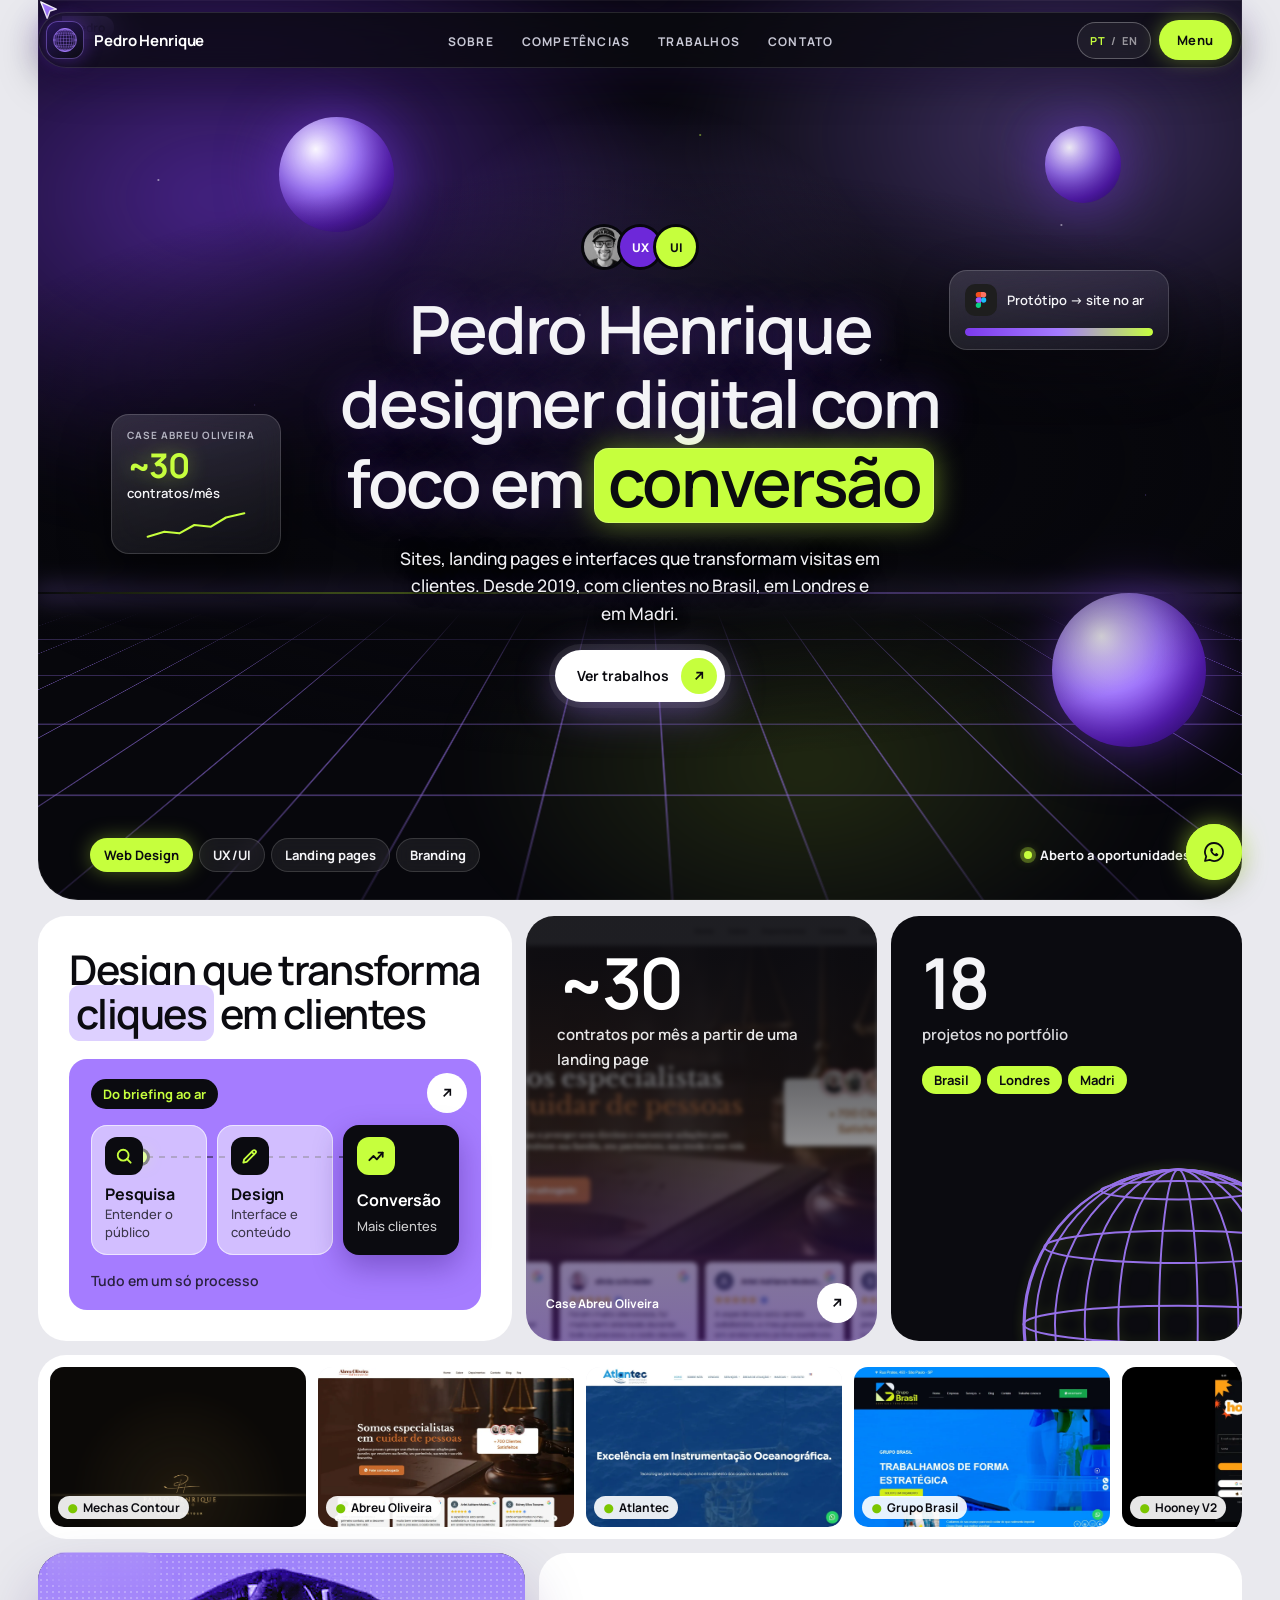
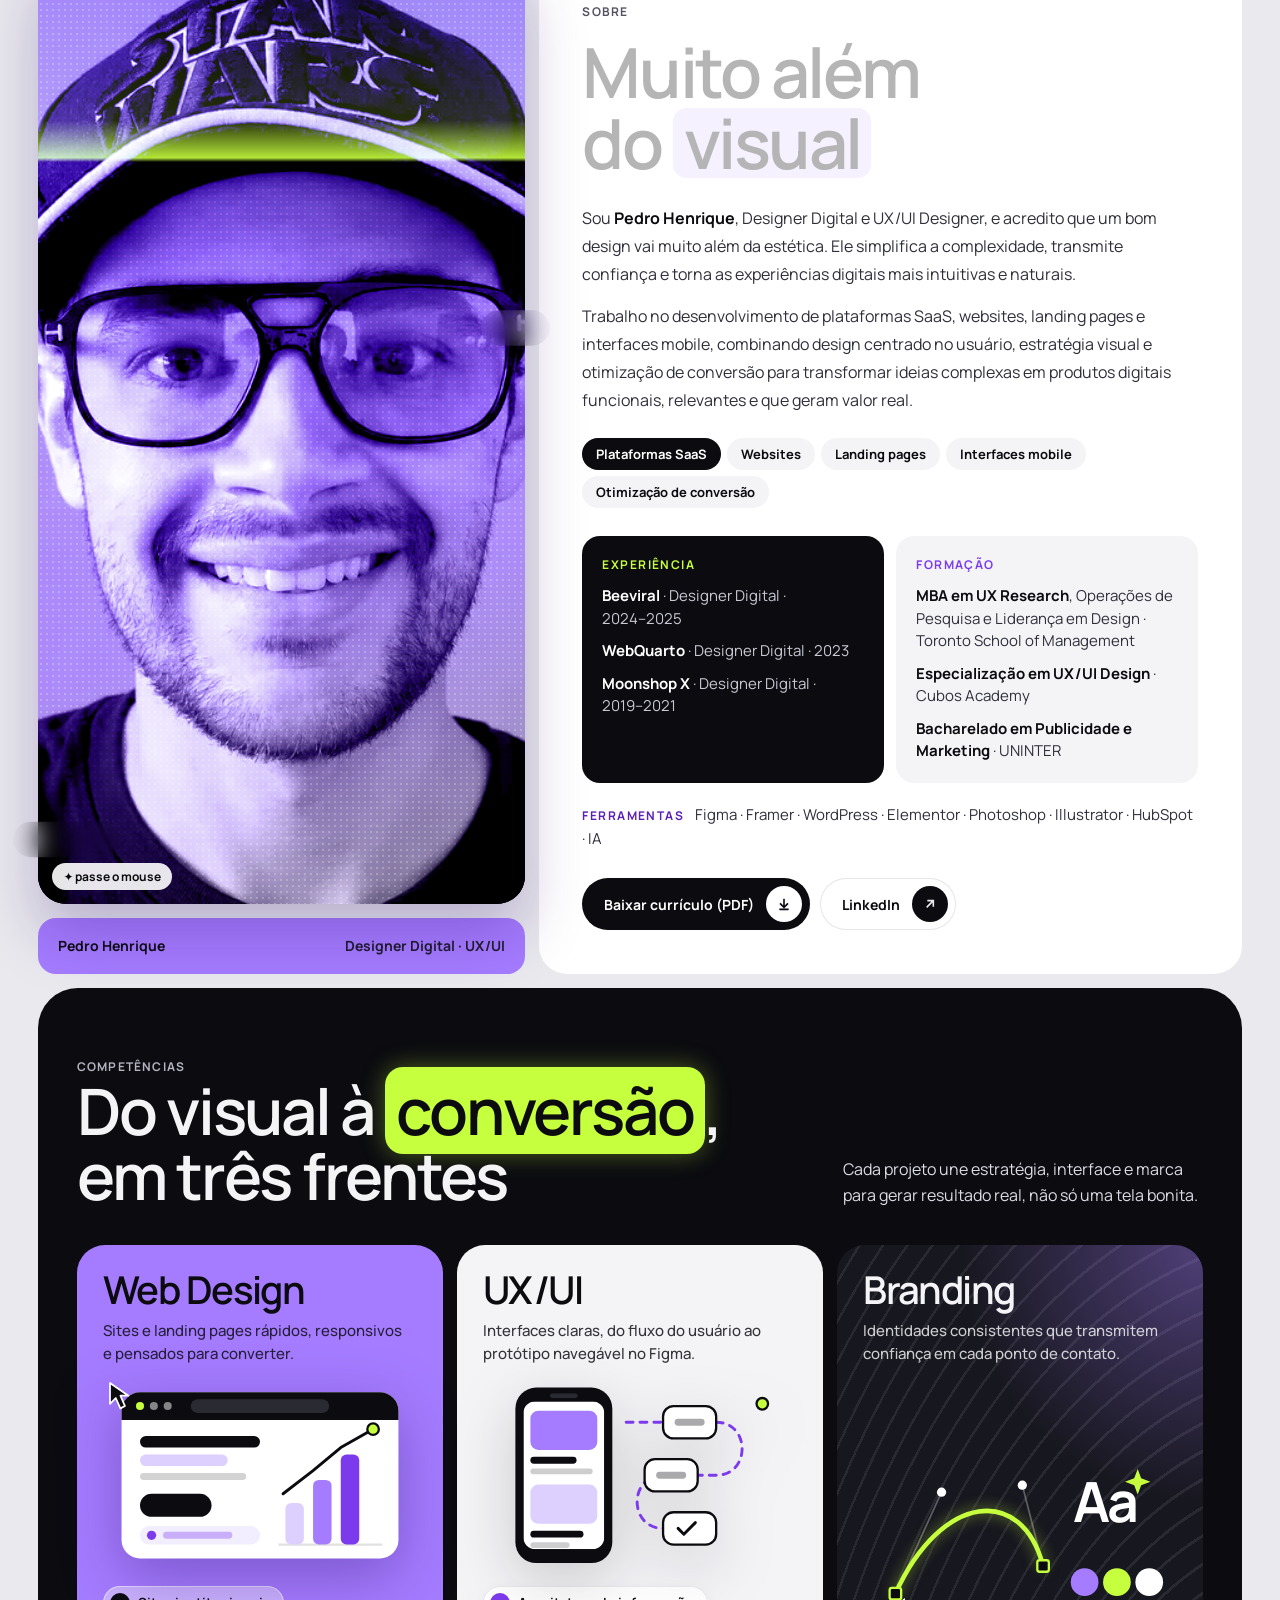
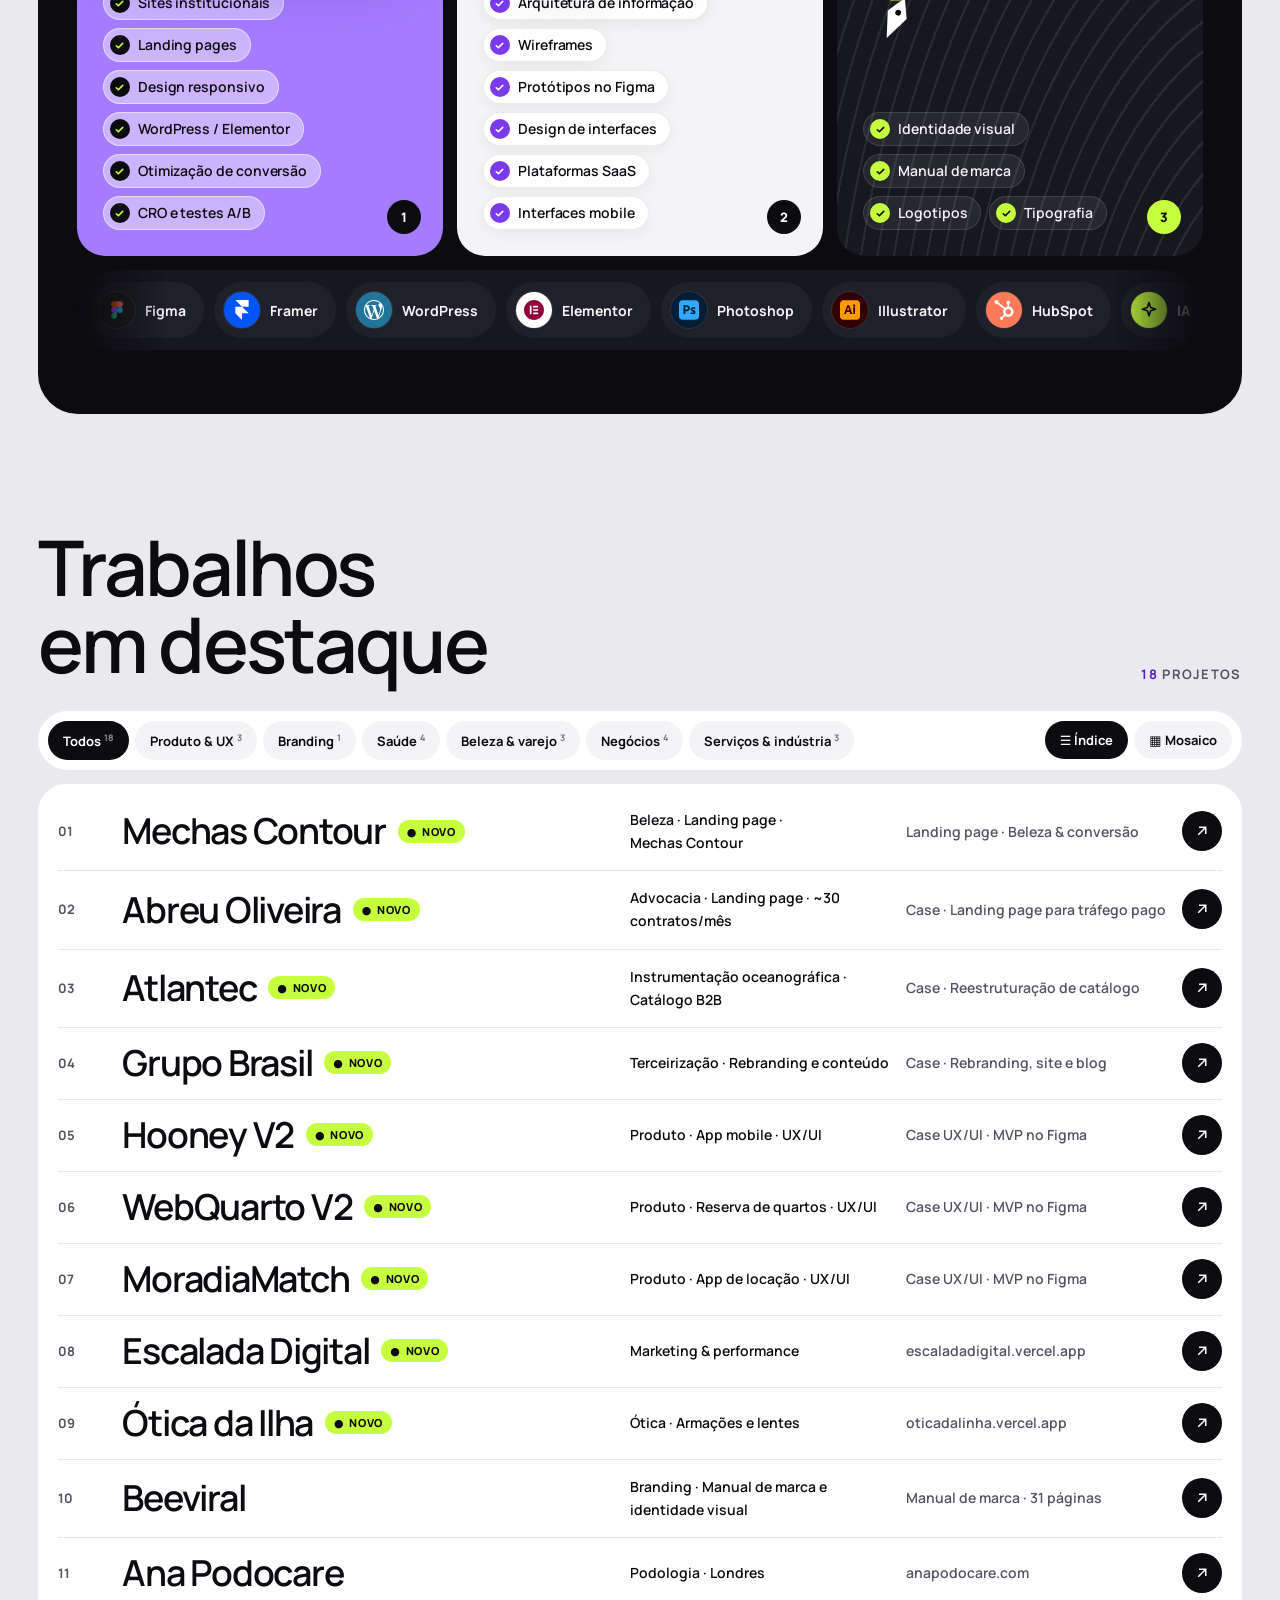
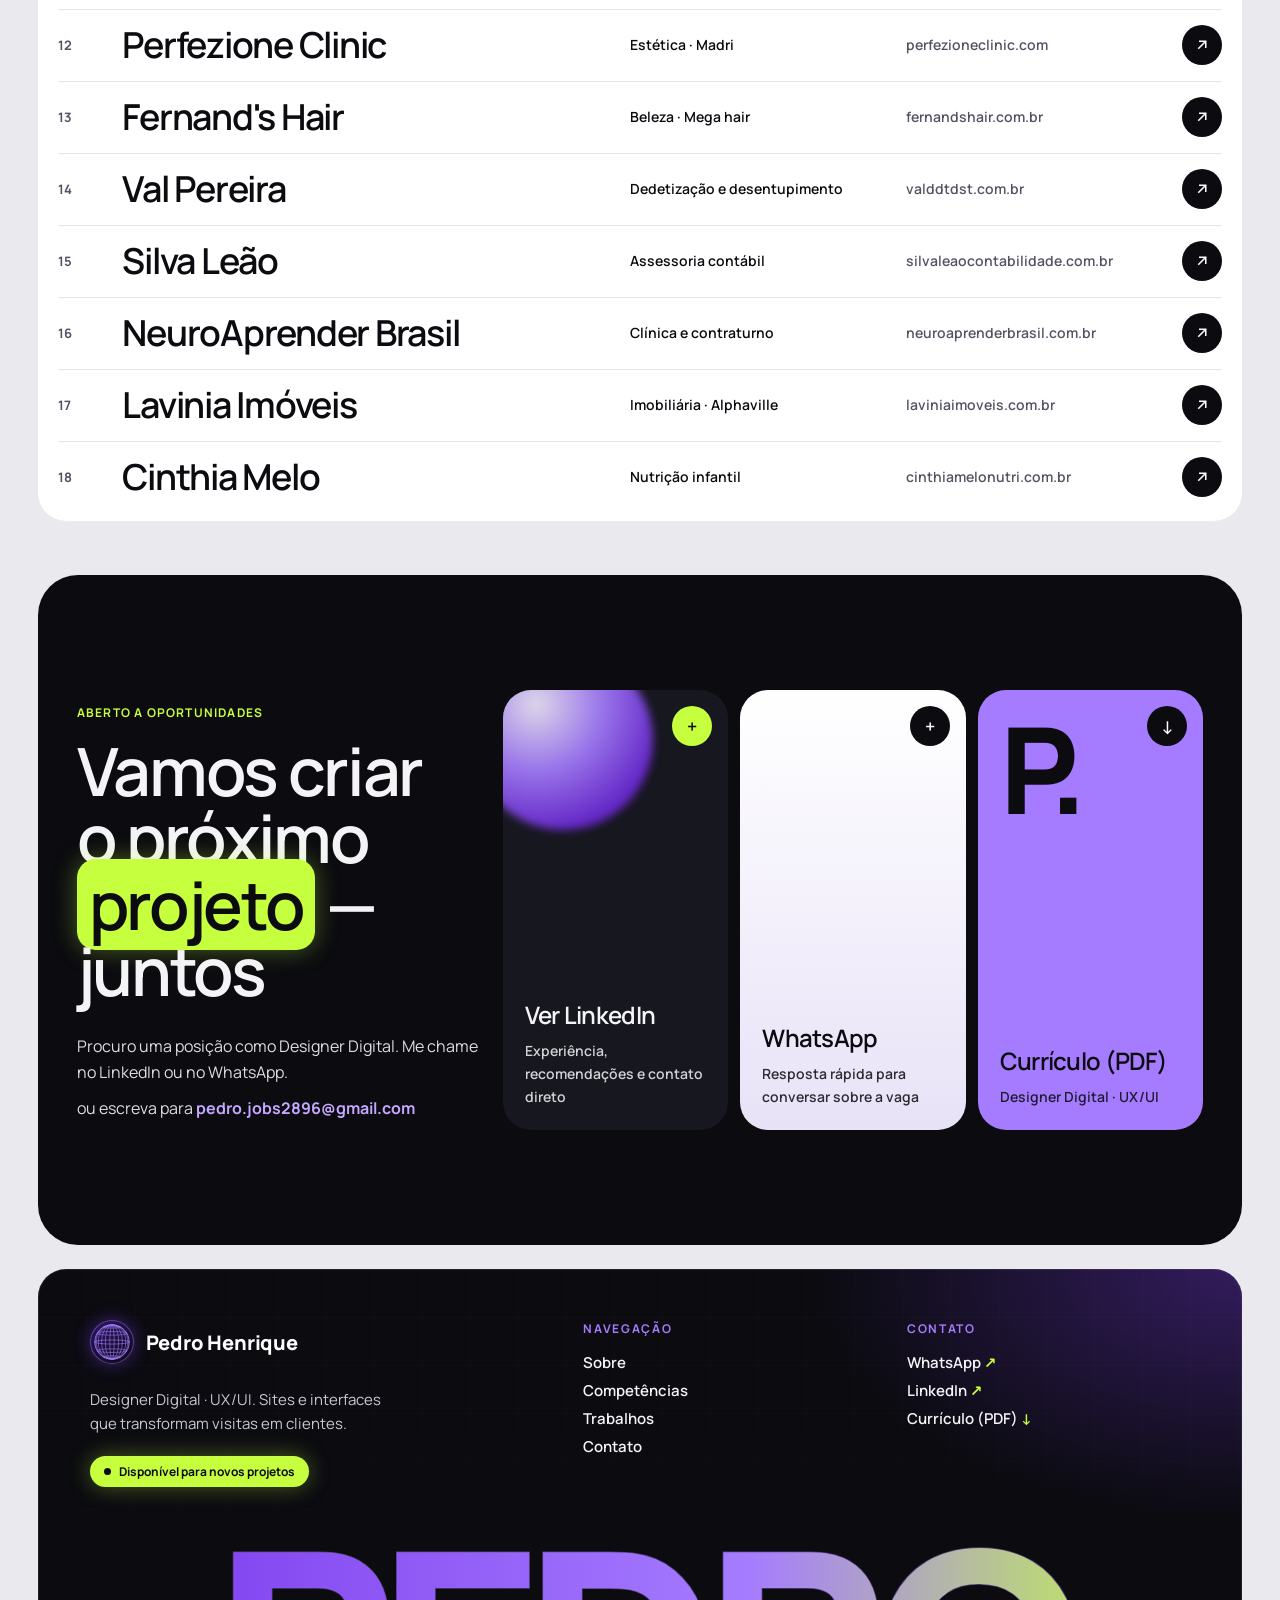
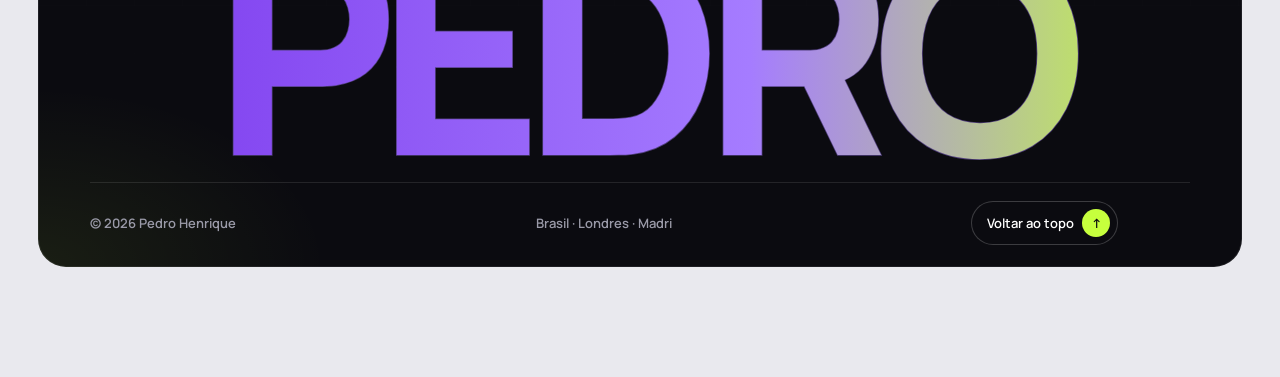
==== index.html @ 1bd5a6fd "Troca Web Designer por Designer Digital em todo o site Co-Authored-By: Claude Opus 5.5 <noreply@anth" ====
<!doctype html>
<html lang="pt-BR">
<head>
<meta charset="utf-8">
<meta name="viewport" content="width=device-width, initial-scale=1">
<title>Pedro Henrique · Designer Digital</title>
<meta name="description" content="Portfólio de Pedro Henrique, Designer Digital e UX/UI Designer: sites, landing pages e interfaces com foco em conversão.">
<link rel="preconnect" href="https://fonts.googleapis.com">
<link rel="preconnect" href="https://fonts.gstatic.com" crossorigin>
<link href="https://fonts.googleapis.com/css2?family=Manrope:wght@400;500;600;700;800&display=swap" rel="stylesheet">
<link rel="stylesheet" href="assets/style.css?v=dd1">
</head>
<body>

<header class="nav">
  <a class="nav__logo" href="#top" aria-label="Início">
    <svg class="globe" data-color="#a57cff" data-stroke="1.6" viewBox="0 0 100 100" aria-hidden="true"></svg>
    <span>Pedro Henrique</span>
  </a>
  <ul class="nav__links">
    <li><a href="#sobre">Sobre</a></li>
    <li><a href="#competencias">Competências</a></li>
    <li><a href="#trabalhos">Trabalhos</a></li>
    <li><a href="#contato">Contato</a></li>
  </ul>
  <div class="nav__right">
    <button class="nav__lang js-lang" type="button"><span data-l="pt">PT</span><span>/</span><span data-l="en">EN</span></button>
    <button class="nav__menu-btn" type="button" aria-expanded="false" aria-controls="menu">Menu</button>
  </div>
</header>

<div class="menu" id="menu" aria-hidden="true" inert>
  <div class="menu__top">
    <span>Pedro Henrique ✦ Designer Digital</span>
    <button class="menu__close" type="button">Fechar ✕</button>
  </div>
  <ul class="menu__links">
    <li><a href="#sobre"><span>01</span>Sobre</a></li>
    <li><a href="#competencias"><span>02</span>Competências</a></li>
    <li><a href="abreu-oliveira.html"><span>03</span>Case Abreu Oliveira</a></li>
    <li><a href="atlantec.html"><span>04</span>Case Atlantec</a></li>
    <li><a href="grupo-brasil.html"><span>05</span>Case Grupo Brasil</a></li>
    <li><a href="hooney.html"><span>06</span>Case Hooney</a></li>
    <li><a href="webquarto.html"><span>07</span>Case WebQuarto</a></li>
    <li><a href="moradiamatch.html"><span>08</span>Case MoradiaMatch</a></li>
    <li><a href="#trabalhos"><span>09</span>Trabalhos</a></li>
    <li><a href="#contato"><span>10</span>Contato</a></li>
    <li><a class="js-linkedin" href="#" target="_blank" rel="noopener"><span>11</span>LinkedIn ↗</a></li>
  </ul>
</div>

<main id="top">
  <!-- HERO -->
  <section class="hero hero--future">
    <!-- Cena futurista: aurora, piso em grade em perspectiva, partículas e luz que segue o mouse -->
    <div class="hero__fx" aria-hidden="true">
      <span class="hero__aurora"></span>
      <span class="hero__floor"></span>
      <span class="hero__stars"></span>
      <span class="hero__spot"></span>
    </div>
    <span class="orb orb--1" aria-hidden="true"></span>
    <span class="orb orb--2" aria-hidden="true"></span>
    <span class="orb orb--3" aria-hidden="true"></span>
    <span class="orb orb--4" aria-hidden="true"></span>

    <div class="hero__inner">
      <div class="hero__avatars" aria-hidden="true">
        <img src="img/pedro.webp" alt="" width="46" height="46"><span>UX</span><span>UI</span>
      </div>
      <h1><span class="hero__name">Pedro Henrique</span> designer digital com foco em <mark>conversão</mark></h1>
      <p class="hero__sub">Sites, landing pages e interfaces que transformam visitas em clientes. Desde 2019, com clientes no Brasil, em Londres e em Madri.</p>
      <a class="btn" href="#trabalhos">Ver trabalhos
        <svg viewBox="0 0 24 24" fill="none" stroke="currentColor" stroke-width="2.4"><path d="M7 17 17 7M8 7h9v9"/></svg>
      </a>
    </div>

    <!-- Cards de vidro flutuando -->
    <div class="float-card float-card--a" aria-hidden="true">
      <span class="float-card__label">Case Abreu Oliveira</span>
      <b>~30</b><span>contratos/mês</span>
      <svg class="float-card__spark" viewBox="0 0 120 36"><polyline points="2,32 22,26 40,28 58,18 78,20 96,9 118,4" fill="none" stroke="#c6ff3d" stroke-width="2.5" stroke-linecap="round" stroke-linejoin="round"/></svg>
    </div>
    <div class="float-card float-card--b" aria-hidden="true">
      <span class="float-card__row"><span class="float-card__figma"><svg viewBox="-10 -4 58 65"><path fill="#1abcfe" d="M19 28.5a9.5 9.5 0 1 1 19 0 9.5 9.5 0 0 1-19 0z"/><path fill="#0acf83" d="M0 47.5A9.5 9.5 0 0 1 9.5 38H19v9.5a9.5 9.5 0 1 1-19 0z"/><path fill="#ff7262" d="M19 0v19h9.5a9.5 9.5 0 1 0 0-19H19z"/><path fill="#f24e1e" d="M0 9.5A9.5 9.5 0 0 0 9.5 19H19V0H9.5A9.5 9.5 0 0 0 0 9.5z"/><path fill="#a259ff" d="M0 28.5A9.5 9.5 0 0 0 9.5 38H19V19H9.5A9.5 9.5 0 0 0 0 28.5z"/></svg></span><span>Protótipo → site no ar</span></span>
      <span class="float-card__bar"><i></i></span>
    </div>
    <div class="hero__cursor" aria-hidden="true">
      <svg viewBox="0 0 24 24"><path d="M3 2l17 8-7 2-3 8z" fill="#a57cff" stroke="#fff" stroke-width="1.5" stroke-linejoin="round"/></svg>
      <span>Pedro</span>
    </div>

    <div class="hero__foot">
      <ul class="tabs" aria-label="Especialidades">
        <li>Web Design</li><li>UX/UI</li><li>Landing pages</li><li>Branding</li>
      </ul>
      <span class="dot-live">Aberto a oportunidades</span>
    </div>
  </section>

  <!-- DESTAQUES em bento -->
  <section class="stats" aria-label="Destaques">
    <div class="bento bento--stats">
      <div class="card card--head reveal">
        <h2>Design que transforma <mark>cliques</mark> em clientes</h2>
        <div class="card--accent">
          <span class="chip-dark">Do briefing ao ar</span>
          <ol class="process">
            <li><span class="process__ico"><svg viewBox="0 0 24 24" fill="none" stroke="currentColor" stroke-width="2.2" stroke-linecap="round" stroke-linejoin="round"><circle cx="11" cy="11" r="6.5"/><path d="m20 20-4.4-4.4"/></svg></span><b>Pesquisa</b><small>Entender o público</small></li>
            <li><span class="process__ico"><svg viewBox="0 0 24 24" fill="none" stroke="currentColor" stroke-width="2.2" stroke-linecap="round" stroke-linejoin="round"><path d="M4 20l4-1 10.5-10.5a2.1 2.1 0 0 0-3-3L5 16z"/><path d="M14 7l3 3"/></svg></span><b>Design</b><small>Interface e conteúdo</small></li>
            <li class="is-goal"><span class="process__ico"><svg viewBox="0 0 24 24" fill="none" stroke="currentColor" stroke-width="2.2" stroke-linecap="round" stroke-linejoin="round"><path d="M4 17l5-5 4 4 7-8"/><path d="M15 8h5v5"/></svg></span><b>Conversão</b><small>Mais clientes</small></li>
          </ol>
          <p class="process__note">Tudo em um só processo</p>
          <a class="round-ico" href="#competencias" aria-label="Ver competências">
            <svg viewBox="0 0 24 24" fill="none" stroke="currentColor" stroke-width="2.4"><path d="M7 17 17 7M8 7h9v9"/></svg>
          </a>
        </div>
      </div>
      <a class="card card--shot reveal" href="abreu-oliveira.html">
        <img src="prints/abreuoliveira.webp" alt="" loading="lazy" width="1200" height="750">
        <div class="stat"><b>~30</b><span>contratos por mês a partir de uma landing page</span></div>
        <div class="card__foot"><span>Case Abreu Oliveira</span>
          <span class="round-ico"><svg viewBox="0 0 24 24" fill="none" stroke="currentColor" stroke-width="2.4"><path d="M7 17 17 7M8 7h9v9"/></svg></span>
        </div>
      </a>
      <div class="card card--dark card--globe reveal">
        <svg class="globe" data-color="#a57cff" data-stroke=".6" viewBox="0 0 100 100" aria-hidden="true"></svg>
        <div class="stat"><b>18</b><span>projetos no portfólio</span></div>
        <ul class="pills"><li>Brasil</li><li>Londres</li><li>Madri</li></ul>
      </div>
    </div>

    <div class="strip" aria-hidden="true">
      <div class="strip__track">
        <!-- Preenchido via JS a partir de PROJECTS -->
      </div>
    </div>
  </section>

  <!-- SOBRE -->
  <section class="about" id="sobre">
    <div class="about__media reveal">
      <span class="about__ring" aria-hidden="true"></span>
      <!-- Foto holográfica: duotone roxo, linha de scan, glitch e inclinação 3D no hover -->
      <div class="about__photo holo js-holo">
        <div class="holo__inner">
          <img class="holo__img" src="img/pedro.webp" alt="Pedro Henrique sorrindo, de boné e óculos" width="1024" height="760">
          <img class="holo__ghost holo__ghost--a" src="img/pedro.webp" alt="" aria-hidden="true">
          <img class="holo__ghost holo__ghost--b" src="img/pedro.webp" alt="" aria-hidden="true">
          <span class="holo__tint" aria-hidden="true"></span>
          <span class="holo__grid" aria-hidden="true"></span>
          <span class="holo__scan" aria-hidden="true"></span>
          <span class="holo__shine" aria-hidden="true"></span>
        </div>
        <span class="holo__chip holo__chip--1" aria-hidden="true"><i></i>Disponível</span>
        <span class="holo__chip holo__chip--2" aria-hidden="true">UX/UI</span>
        <span class="holo__chip holo__chip--3" aria-hidden="true">Web Design</span>
        <span class="about__hint" aria-hidden="true">✦ passe o mouse</span>
      </div>
      <div class="about__caption"><span>Pedro Henrique</span><span>Designer Digital · UX/UI</span></div>
    </div>

    <div class="about__content">
      <span class="label">Sobre</span>
      <h2 class="about__title js-words">Muito além do visual</h2>
      <div class="about__body">
        <p>Sou <strong>Pedro Henrique</strong>, Designer Digital e UX/UI Designer, e acredito que um bom design vai muito além da estética. Ele simplifica a complexidade, transmite confiança e torna as experiências digitais mais intuitivas e naturais.</p>
        <p>Trabalho no desenvolvimento de plataformas SaaS, websites, landing pages e interfaces mobile, combinando design centrado no usuário, estratégia visual e otimização de conversão para transformar ideias complexas em produtos digitais funcionais, relevantes e que geram valor real.</p>
      </div>
      <ul class="about__tags">
        <li>Plataformas SaaS</li><li>Websites</li><li>Landing pages</li><li>Interfaces mobile</li><li>Otimização de conversão</li>
      </ul>

      <!-- Dados do currículo (cv/CV_Pedro_Henrique.pdf) -->
      <div class="about__cv">
        <div>
          <h3>Experiência</h3>
          <ul>
            <li><b>Beeviral</b> · Designer Digital · 2024–2025</li>
            <li><b>WebQuarto</b> · Designer Digital · 2023</li>
            <li><b>Moonshop X</b> · Designer Digital · 2019–2021</li>
          </ul>
        </div>
        <div>
          <h3>Formação</h3>
          <ul>
            <li><b>MBA em UX Research</b>, Operações de Pesquisa e Liderança em Design · Toronto School of Management</li>
            <li><b>Especialização em UX/UI Design</b> · Cubos Academy</li>
            <li><b>Bacharelado em Publicidade e Marketing</b> · UNINTER</li>
          </ul>
        </div>
      </div>
      <p class="about__tools"><span>Ferramentas</span> Figma · Framer · WordPress · Elementor · Photoshop · Illustrator · HubSpot · IA</p>
      <div class="about__actions">
        <a class="btn" href="cv/CV_Pedro_Henrique.pdf" download>Baixar currículo (PDF)
          <svg viewBox="0 0 24 24" fill="none" stroke="currentColor" stroke-width="2.4"><path d="M12 4v12M6 11l6 6 6-6M5 20h14"/></svg>
        </a>
        <a class="btn btn--ghost js-linkedin" href="#" target="_blank" rel="noopener">LinkedIn
          <svg viewBox="0 0 24 24" fill="none" stroke="currentColor" stroke-width="2.4"><path d="M7 17 17 7M8 7h9v9"/></svg>
        </a>
      </div>
    </div>
  </section>

  <!-- COMPETÊNCIAS -->
  <section class="services" id="competencias" aria-labelledby="comp-title">
    <div class="services__head">
      <div>
        <span class="label">Competências</span>
        <h2 id="comp-title">Do visual à <mark>conversão</mark>, em três frentes</h2>
      </div>
      <p>Cada projeto une estratégia, interface e marca para gerar resultado real, não só uma tela bonita.</p>
    </div>
    <div class="services__grid">
    <article class="service reveal">
      <div class="service__name"><span class="service__num">1</span><h3>Web Design</h3><p class="service__desc">Sites e landing pages rápidos, responsivos e pensados para converter.</p></div>
      <!-- Ilustração: página no navegador, cursor clicando no botão e gráfico de conversão subindo -->
      <div class="service__art art-web" aria-hidden="true">
        <svg viewBox="0 0 260 160">
          <rect x="10" y="8" width="240" height="144" rx="16" fill="#fff"/>
          <path d="M10 24a16 16 0 0 1 16-16h208a16 16 0 0 1 16 16v8H10z" fill="#0b0b10"/>
          <circle cx="26" cy="20" r="3.5" fill="#c6ff3d"/><circle cx="38" cy="20" r="3.5" fill="#fff" opacity=".5"/><circle cx="50" cy="20" r="3.5" fill="#fff" opacity=".5"/>
          <rect x="70" y="14" width="120" height="12" rx="6" fill="#2a2a33"/>
          <rect class="w-line" x="26" y="46" width="104" height="10" rx="5" fill="#0b0b10"/>
          <rect class="w-line w-line--2" x="26" y="62" width="76" height="10" rx="5" fill="#ddd0ff"/>
          <rect class="w-line w-line--3" x="26" y="78" width="92" height="6" rx="3" fill="#0b0b10" opacity=".18"/>
          <rect class="w-btn" x="26" y="96" width="62" height="20" rx="10" fill="#0b0b10"/>
          <circle class="w-ripple" cx="57" cy="106" r="10" fill="none" stroke="#7c3aed" stroke-width="2"/>
          <rect x="26" y="124" width="104" height="16" rx="8" fill="#f2edff"/>
          <circle cx="36" cy="132" r="4" fill="#7c3aed"/><rect x="46" y="129" width="60" height="6" rx="3" fill="#7c3aed" opacity=".35"/>
          <line x1="146" y1="140" x2="236" y2="140" stroke="#0b0b10" stroke-opacity=".12" stroke-width="2"/>
          <rect class="w-bar" x="152" y="104" width="16" height="36" rx="5" fill="#ddd0ff"/>
          <rect class="w-bar w-bar--2" x="176" y="84" width="16" height="56" rx="5" fill="#a57cff"/>
          <rect class="w-bar w-bar--3" x="200" y="62" width="16" height="78" rx="5" fill="#7c3aed"/>
          <polyline class="w-trend" points="150,96 176,76 200,56 228,40" fill="none" stroke="#0b0b10" stroke-width="2.5" stroke-linecap="round" stroke-linejoin="round"/>
          <circle class="w-dot" cx="228" cy="40" r="5" fill="#c6ff3d" stroke="#0b0b10" stroke-width="2"/>
          <g class="w-cursor"><path d="M0 0l0 18 5-5 4 9 4-2-4-9 7 0z" fill="#0b0b10" stroke="#fff" stroke-width="1.5" stroke-linejoin="round"/></g>
        </svg>
      </div>
      <ul>
        <li>Sites institucionais</li><li>Landing pages</li><li>Design responsivo</li>
        <li>WordPress / Elementor</li><li>Otimização de conversão</li><li>CRO e testes A/B</li>
      </ul>
    </article>
    <article class="service reveal">
      <div class="service__name"><span class="service__num">2</span><h3>UX/UI</h3><p class="service__desc">Interfaces claras, do fluxo do usuário ao protótipo navegável no Figma.</p></div>
      <!-- Ilustração: celular com telas passando e fluxo de usuário sendo percorrido -->
      <div class="service__art art-ux" aria-hidden="true">
        <svg viewBox="0 0 260 160">
          <rect x="22" y="4" width="84" height="152" rx="18" fill="#0b0b10"/>
          <clipPath id="ux-screen"><rect x="29" y="16" width="70" height="128" rx="10"/></clipPath>
          <g clip-path="url(#ux-screen)">
            <rect x="29" y="16" width="70" height="128" fill="#fff"/>
            <g class="u-feed">
              <rect x="35" y="24" width="58" height="34" rx="7" fill="#a57cff"/>
              <rect x="35" y="64" width="40" height="6" rx="3" fill="#0b0b10"/>
              <rect x="35" y="74" width="54" height="5" rx="2.5" fill="#0b0b10" opacity=".2"/>
              <rect x="35" y="88" width="58" height="34" rx="7" fill="#ddd0ff"/>
              <rect x="35" y="128" width="46" height="6" rx="3" fill="#0b0b10"/>
              <rect x="35" y="138" width="34" height="5" rx="2.5" fill="#0b0b10" opacity=".2"/>
              <rect x="35" y="152" width="58" height="34" rx="7" fill="#c6ff3d"/>
              <rect x="35" y="192" width="40" height="6" rx="3" fill="#0b0b10"/>
              <rect x="35" y="202" width="54" height="5" rx="2.5" fill="#0b0b10" opacity=".2"/>
              <rect x="35" y="216" width="58" height="34" rx="7" fill="#a57cff"/>
            </g>
          </g>
          <rect x="52" y="9" width="24" height="4" rx="2" fill="#2a2a33"/>
          <path class="u-path" d="M118 34 H150 M196 34 C226 34 226 80 196 80 H180 M150 80 C120 80 120 126 150 126 H196" fill="none" stroke="#7c3aed" stroke-width="2.5" stroke-linecap="round" stroke-dasharray="6 6"/>
          <rect class="u-node" x="150" y="20" width="46" height="28" rx="9" fill="#fff" stroke="#0b0b10" stroke-width="2"/>
          <rect class="u-node u-node--2" x="134" y="66" width="46" height="28" rx="9" fill="#fff" stroke="#0b0b10" stroke-width="2"/>
          <rect class="u-node u-node--3" x="150" y="112" width="46" height="28" rx="9" fill="#fff" stroke="#0b0b10" stroke-width="2"/>
          <rect x="160" y="31" width="26" height="6" rx="3" fill="#0b0b10" opacity=".35"/>
          <rect x="144" y="77" width="26" height="6" rx="3" fill="#0b0b10" opacity=".35"/>
          <path d="M163 126l5 5 10-10" fill="none" stroke="#0b0b10" stroke-width="2.5" stroke-linecap="round" stroke-linejoin="round"/>
          <circle class="u-spark" cx="236" cy="18" r="5" fill="#c6ff3d" stroke="#0b0b10" stroke-width="2"/>
        </svg>
      </div>
      <ul>
        <li>Arquitetura de informação</li><li>Wireframes</li><li>Protótipos no Figma</li>
        <li>Design de interfaces</li><li>Plataformas SaaS</li><li>Interfaces mobile</li>
      </ul>
    </article>
    <article class="service reveal">
      <div class="service__name"><span class="service__num">3</span><h3>Branding</h3><p class="service__desc">Identidades consistentes que transmitem confiança em cada ponto de contato.</p></div>
      <!-- Ilustração: curva de Bézier sendo desenhada, tipografia e paleta de cores -->
      <div class="service__art art-brand" aria-hidden="true">
        <svg viewBox="0 0 260 160">
          <line x1="22" y1="128" x2="62" y2="40" stroke="#fff" stroke-opacity=".3" stroke-width="1.5"/>
          <line x1="150" y1="104" x2="132" y2="34" stroke="#fff" stroke-opacity=".3" stroke-width="1.5"/>
          <circle cx="62" cy="40" r="4" fill="#fff"/><circle cx="132" cy="34" r="4" fill="#fff"/>
          <path class="b-curve" d="M22 128 C62 40 132 34 150 104" fill="none" stroke="#c6ff3d" stroke-width="4" stroke-linecap="round"/>
          <rect x="17" y="123" width="10" height="10" rx="2" fill="#0b0b10" stroke="#c6ff3d" stroke-width="2"/>
          <rect x="145" y="99" width="10" height="10" rx="2" fill="#0b0b10" stroke="#c6ff3d" stroke-width="2"/>
          <g class="b-pen"><path d="M0 0 L9 -16 L18 0 L9 22 Z" fill="#fff"/><circle cx="9" cy="-2" r="2.5" fill="#0b0b10"/></g>
          <text class="b-type" x="176" y="66" fill="#fff" font-family="Manrope, sans-serif" font-weight="700" font-size="48" letter-spacing="-3">Aa</text>
          <circle class="b-sw" cx="186" cy="118" r="12" fill="#a57cff"/>
          <circle class="b-sw b-sw--2" cx="214" cy="118" r="12" fill="#c6ff3d"/>
          <circle class="b-sw b-sw--3" cx="242" cy="118" r="12" fill="#fff"/>
          <path class="b-star" d="M232 20 l3 8 8 3 -8 3 -3 8 -3 -8 -8 -3 8 -3z" fill="#c6ff3d"/>
        </svg>
      </div>
      <ul>
        <li>Identidade visual</li><li>Manual de marca</li><li>Logotipos</li><li>Tipografia</li>
      </ul>
    </article>
    </div>

    <!-- Faixa de ferramentas com ícones em movimento -->
    <div class="tools" aria-label="Ferramentas">
      <ul class="tools__track">
        <li><span class="tool-ico" style="--bg:#1e1e1e"><svg viewBox="-10 -4 58 65"><path fill="#1abcfe" d="M19 28.5a9.5 9.5 0 1 1 19 0 9.5 9.5 0 0 1-19 0z"/><path fill="#0acf83" d="M0 47.5A9.5 9.5 0 0 1 9.5 38H19v9.5a9.5 9.5 0 1 1-19 0z"/><path fill="#ff7262" d="M19 0v19h9.5a9.5 9.5 0 1 0 0-19H19z"/><path fill="#f24e1e" d="M0 9.5A9.5 9.5 0 0 0 9.5 19H19V0H9.5A9.5 9.5 0 0 0 0 9.5z"/><path fill="#a259ff" d="M0 28.5A9.5 9.5 0 0 0 9.5 38H19V19H9.5A9.5 9.5 0 0 0 0 28.5z"/></svg></span>Figma</li>
        <li><span class="tool-ico" style="--bg:#0055ff;--fg:#fff"><svg viewBox="0 0 24 24"><path d="M4 0h16v8h-8zM4 8h8l8 8H4zM4 16h8v8z"/></svg></span>Framer</li>
        <li><span class="tool-ico" style="--bg:#21759b;--fg:#fff"><svg viewBox="0 0 24 24"><path d="M21.469 6.825c.84 1.537 1.318 3.3 1.318 5.175 0 3.979-2.156 7.456-5.363 9.325l3.295-9.527c.615-1.54.82-2.771.82-3.864 0-.405-.026-.78-.07-1.11m-7.981.105c.647-.03 1.232-.105 1.232-.105.582-.075.514-.93-.067-.899 0 0-1.755.135-2.88.135-1.064 0-2.85-.15-2.85-.15-.585-.03-.661.855-.075.885 0 0 .54.061 1.125.09l1.68 4.605-2.37 7.08L5.354 6.9c.649-.03 1.234-.1 1.234-.1.585-.075.516-.93-.065-.896 0 0-1.746.138-2.874.138-.2 0-.438-.008-.69-.015C4.911 3.15 8.235 1.215 12 1.215c2.809 0 5.365 1.072 7.286 2.833-.046-.003-.091-.009-.141-.009-1.06 0-1.812.923-1.812 1.914 0 .89.513 1.643 1.06 2.531.411.72.89 1.643.89 2.977 0 .915-.354 1.994-.821 3.479l-1.075 3.585-3.9-11.61.001.014zM12 22.784c-1.059 0-2.081-.153-3.048-.437l3.237-9.406 3.315 9.087c.024.053.05.101.078.149-1.12.393-2.325.609-3.582.609M1.211 12c0-1.564.336-3.05.935-4.39L7.29 21.709C3.694 19.96 1.212 16.271 1.211 12M12 0C5.385 0 0 5.385 0 12s5.385 12 12 12 12-5.385 12-12S18.615 0 12 0"/></svg></span>WordPress</li>
        <li><span class="tool-ico" style="--bg:#fff;--fg:#92003b"><svg viewBox="0 0 24 24"><path d="M12 0C5.372 0 0 5.372 0 12c0 6.626 5.372 12 12 12s12-5.372 12-12c0-6.626-5.372-12-12-12ZM9 17H7V7H9Zm8 0H11V15h6Zm0-4H11V11h6Zm0-4H11V7h6Z"/></svg></span>Elementor</li>
        <li><span class="tool-ico" style="--bg:#001e36;--fg:#31a8ff"><svg viewBox="0 0 24 24"><path d="M9.85 8.42c-.37-.15-.77-.21-1.18-.2-.26 0-.49 0-.68.01-.2-.01-.34 0-.41.01v3.36c.14.01.27.02.39.02h.53c.39 0 .78-.06 1.15-.18.32-.09.6-.28.82-.53.21-.25.31-.59.31-1.03.01-.31-.07-.62-.23-.89-.17-.26-.41-.46-.7-.57zM19.75.3H4.25C1.9.3 0 2.2 0 4.55v14.899c0 2.35 1.9 4.25 4.25 4.25h15.5c2.35 0 4.25-1.9 4.25-4.25V4.55C24 2.2 22.1.3 19.75.3zm-7.391 11.65c-.399.56-.959.98-1.609 1.22-.68.25-1.43.34-2.25.34-.24 0-.4 0-.5-.01s-.24-.01-.43-.01v3.209c.01.07-.04.131-.11.141H5.52c-.08 0-.12-.041-.12-.131V6.42c0-.07.03-.11.1-.11.17 0 .33 0 .56-.01.24-.01.49-.01.76-.02s.56-.01.87-.02c.31-.01.61-.01.91-.01.82 0 1.5.1 2.06.31.5.17.96.45 1.34.82.32.32.57.71.73 1.14.149.42.229.85.229 1.3.001.86-.199 1.57-.6 2.13zm7.091 3.89c-.28.4-.671.709-1.12.891-.49.209-1.09.318-1.811.318-.459 0-.91-.039-1.359-.129-.35-.061-.7-.17-1.02-.32-.07-.039-.121-.109-.111-.189v-1.74c0-.029.011-.07.041-.09.029-.02.06-.01.09.01.39.23.8.391 1.24.49.379.1.779.15 1.18.15.38 0 .65-.051.83-.141.16-.07.27-.24.27-.42 0-.141-.08-.27-.24-.4-.16-.129-.489-.279-.979-.471-.51-.18-.979-.42-1.42-.719-.31-.221-.569-.51-.761-.85-.159-.32-.239-.67-.229-1.021 0-.43.12-.84.341-1.21.25-.4.619-.72 1.049-.92.469-.239 1.059-.349 1.769-.349.41 0 .83.03 1.24.09.3.04.59.12.86.23.039.01.08.05.1.09.01.04.02.08.02.12v1.63c0 .04-.02.08-.05.1-.09.02-.14.02-.18 0-.3-.16-.62-.27-.96-.34-.37-.08-.74-.13-1.12-.13-.2-.01-.41.02-.601.07-.129.03-.24.1-.31.2-.05.08-.08.18-.08.27s.04.18.101.26c.09.11.209.2.34.27.229.12.47.23.709.33.541.18 1.061.43 1.541.73.33.209.6.49.789.83.16.318.24.67.23 1.029.011.471-.129.94-.389 1.331z"/></svg></span>Photoshop</li>
        <li><span class="tool-ico" style="--bg:#330000;--fg:#ff9a00"><svg viewBox="0 0 24 24"><path d="M10.53 10.73c-.1-.31-.19-.61-.29-.92-.1-.31-.19-.6-.27-.89-.08-.28-.15-.54-.22-.78h-.02c-.09.43-.2.86-.34 1.29-.15.48-.3.98-.46 1.48-.14.51-.29.98-.44 1.4h2.54c-.06-.211-.14-.46-.23-.721-.09-.269-.18-.559-.27-.859zM19.75.3H4.25C1.9.3 0 2.2 0 4.55v14.9c0 2.35 1.9 4.25 4.25 4.25h15.5c2.35 0 4.25-1.9 4.25-4.25V4.55C24 2.2 22.1.3 19.75.3zM14.7 16.83h-2.091c-.069.01-.139-.04-.159-.11l-.82-2.38H7.91l-.76 2.35c-.02.09-.1.15-.19.141H5.08c-.11 0-.14-.061-.11-.18L8.19 7.38c.03-.1.06-.21.1-.33.04-.21.06-.43.06-.65-.01-.05.03-.1.08-.11h2.59c.08 0 .12.03.13.08l3.65 10.3c.03.109 0 .16-.1.16zm3.4-.15c0 .11-.039.16-.129.16H16.01c-.1 0-.15-.061-.15-.16v-7.7c0-.1.041-.14.131-.14h1.98c.09 0 .129.05.129.14v7.7zm-.209-9.03c-.231.24-.571.37-.911.35-.33.01-.65-.12-.891-.35-.23-.25-.35-.58-.34-.92-.01-.34.12-.66.359-.89.242-.23.562-.35.892-.35.391 0 .689.12.91.35.22.24.34.56.33.89.01.34-.11.67-.349.92z"/></svg></span>Illustrator</li>
        <li><span class="tool-ico" style="--bg:#ff7a59;--fg:#fff"><svg viewBox="0 0 24 24"><path d="M18.164 7.93V5.084a2.198 2.198 0 001.267-1.978v-.067A2.2 2.2 0 0017.238.845h-.067a2.2 2.2 0 00-2.193 2.193v.067a2.196 2.196 0 001.252 1.973l.013.006v2.852a6.22 6.22 0 00-2.969 1.31l.012-.01-7.828-6.095A2.497 2.497 0 104.3 4.656l-.012.006 7.697 5.991a6.176 6.176 0 00-1.038 3.446c0 1.343.425 2.588 1.147 3.607l-.013-.02-2.342 2.343a1.968 1.968 0 00-.58-.095h-.002a2.033 2.033 0 102.033 2.033 1.978 1.978 0 00-.1-.595l.005.014 2.317-2.317a6.247 6.247 0 104.782-11.134l-.036-.005zm-.964 9.378a3.206 3.206 0 113.215-3.207v.002a3.206 3.206 0 01-3.207 3.207z"/></svg></span>HubSpot</li>
        <li><span class="tool-ico tool-ico--line"><svg viewBox="0 0 24 24"><path d="M12 3l2 6 6 2-6 2-2 6-2-6-6-2 6-2z"/></svg></span>IA</li>
        <li><span class="tool-ico tool-ico--line"><svg viewBox="0 0 24 24"><path d="M4 18 7.5 6 11 18M5.2 14h4.6M14 6h3.5a3 3 0 0 1 0 6H14zm0 6h4a3 3 0 0 1 0 6h-4z"/></svg></span>Testes A/B</li>
        <li><span class="tool-ico tool-ico--line"><svg viewBox="0 0 24 24"><rect x="7" y="2" width="10" height="20" rx="3"/><path d="M11 18h2"/></svg></span>Mobile first</li>
      </ul>
    </div>
  </section>

  <!-- TRABALHOS -->
  <section class="work" id="trabalhos">
    <div class="work__head">
      <h2>Trabalhos<br>em destaque</h2>
      <span class="label"><span class="work__count js-count">13</span> projetos</span>
    </div>

    <div class="work__bar">
      <div class="chips js-filters" role="group" aria-label="Filtrar por segmento"></div>
      <div class="views" role="group" aria-label="Visualização">
        <button class="chip" type="button" data-view="index" aria-pressed="true">☰ Índice</button>
        <button class="chip" type="button" data-view="mosaic" aria-pressed="false">▦ Mosaico</button>
      </div>
    </div>

    <!-- Linhas e cards gerados pelo script a partir da lista PROJECTS (prints em lp/prints/) -->
    <ol class="index js-index"></ol>
    <div class="mosaic is-all js-mosaic" hidden></div>

    <div class="peek browser" aria-hidden="true">
      <div class="browser__bar"><i></i><i></i><i></i><span class="browser__url"></span></div>
      <div class="browser__view"><img alt=""></div>
    </div>
  </section>

  <!-- CONTATO -->
  <section class="cta cta--bento" id="contato">
    <div class="cta__intro reveal">
      <div>
        <span class="label">Aberto a oportunidades</span>
        <h2 style="margin-top:14px">Vamos criar o próximo <mark>projeto</mark> — juntos</h2>
      </div>
      <div>
        <p>Procuro uma posição como Designer Digital. Me chame no LinkedIn ou no WhatsApp.</p>
        <p class="cta__mail" style="margin-top:10px">ou escreva para <a href="mailto:pedro.jobs2896@gmail.com">pedro.jobs2896@gmail.com</a></p>
      </div>
    </div>
    <div class="cta__cards reveal">
      <a class="cta__card cta__card--glow js-linkedin" href="#" target="_blank" rel="noopener">
        <span class="round-ico" aria-hidden="true">+</span>
        <b>Ver LinkedIn</b><small>Experiência, recomendações e contato direto</small>
      </a>
      <a class="cta__card cta__card--light js-whats" href="#" target="_blank" rel="noopener">
        <span class="round-ico" aria-hidden="true">+</span>
        <b>WhatsApp</b><small>Resposta rápida para conversar sobre a vaga</small>
      </a>
      <a class="cta__card cta__card--accent" href="cv/CV_Pedro_Henrique.pdf" download>
        <span class="cta__mark" aria-hidden="true">P.</span>
        <span class="round-ico" aria-hidden="true">↓</span>
        <b>Currículo (PDF)</b><small>Designer Digital · UX/UI</small>
      </a>
    </div>
  </section>
</main>

<footer class="footer">
  <div class="footer__card">
    <div class="footer__grid">
      <div class="footer__brand">
        <a class="footer__logo" href="#top">
          <svg class="globe" data-color="#a57cff" data-stroke="1.6" viewBox="0 0 100 100" aria-hidden="true"></svg>
          <span>Pedro Henrique</span>
        </a>
        <p class="footer__tag">Designer Digital · UX/UI. Sites e interfaces que transformam visitas em clientes.</p>
        <span class="footer__status"><i></i>Disponível para novos projetos</span>
      </div>
      <nav class="footer__col" aria-label="Navegação">
        <p class="footer__h">Navegação</p>
        <ul>
          <li><a href="#sobre">Sobre</a></li>
          <li><a href="#competencias">Competências</a></li>
          <li><a href="#trabalhos">Trabalhos</a></li>
          <li><a href="#contato">Contato</a></li>
        </ul>
      </nav>
      <div class="footer__col">
        <p class="footer__h">Contato</p>
        <ul>
          <li><a class="js-whats" href="#" target="_blank" rel="noopener">WhatsApp <b>↗</b></a></li>
          <li><a class="js-linkedin" href="https://www.linkedin.com/in/pedro-henrique-coelho-de-souza-8a600a289/" target="_blank" rel="noopener">LinkedIn <b>↗</b></a></li>
          <li><a href="cv/CV_Pedro_Henrique.pdf" download>Currículo (PDF) <b>↓</b></a></li>
        </ul>
      </div>
    </div>
    <div class="footer__name reveal" data-text="PEDRO" aria-hidden="true">PEDRO</div>
    <div class="footer__bottom">
      <span>© <span class="year">2026</span> Pedro Henrique</span>
      <span class="footer__where">Brasil · Londres · Madri</span>
      <a class="footer__up" href="#top">Voltar ao topo <b aria-hidden="true">↑</b></a>
    </div>
  </div>
</footer>

<div class="site js-site" role="dialog" aria-modal="true" aria-labelledby="site-title" hidden>
  <div class="site__top">
    <div>
      <span class="label js-site-seg"></span>
      <h2 id="site-title" class="js-site-name"></h2>
    </div>
    <div class="site__actions">
      <button class="chip" type="button" data-device="desktop" aria-pressed="true">▭ Desktop</button>
      <button class="chip" type="button" data-device="mobile" aria-pressed="false">▯ Mobile</button>
      <a class="chip js-site-open" href="#" target="_blank" rel="noopener">Abrir site ↗</a>
      <button class="chip js-site-close" type="button">Fechar ✕</button>
    </div>
  </div>
  <div class="site__stage">
    <button class="flow__btn site__nav js-site-prev" type="button" aria-label="Projeto anterior">←</button>
    <div class="browser site__browser">
      <div class="browser__bar"><i></i><i></i><i></i><span class="browser__url js-site-url"></span></div>
      <div class="site__view">
        <span class="proto__loading">Carregando o site…</span>
        <iframe class="js-site-frame" title="Site do projeto"></iframe>
      </div>
    </div>
    <button class="flow__btn site__nav js-site-next" type="button" aria-label="Próximo projeto">→</button>
  </div>
</div>

<a class="whats js-whats" href="#" target="_blank" rel="noopener" aria-label="Conversar no WhatsApp">
  <svg viewBox="0 0 24 24" aria-hidden="true">
    <path d="M12 3a9 9 0 0 0-7.8 13.5L3 21l4.6-1.2A9 9 0 1 0 12 3z" fill="none" stroke="currentColor" stroke-width="1.8" stroke-linejoin="round"/>
    <path d="M8.6 8.4c.3-.5.6-.5.9-.5h.4c.2 0 .4.1.5.4l.7 1.7c.1.2 0 .4-.1.6l-.5.6c-.1.1-.2.3 0 .5.5.9 1.3 1.7 2.2 2.2.2.1.4.1.5 0l.6-.7c.2-.2.4-.2.6-.1l1.6.8c.2.1.3.3.3.5 0 .5-.2 1.1-.6 1.4-.5.4-1.2.6-1.9.4-2.6-.7-4.6-2.7-5.4-5.2-.2-.7-.1-1.4.2-2.1z" fill="currentColor"/>
  </svg>
  <span class="whats__label">Fale comigo</span>
</a>

<script src="assets/i18n.js?v=dd1"></script>
<script src="assets/main.js?v=dd1"></script>
</body>
</html>
---- assets/style.css ----
/* =====================================================================
   Estilo "bento roxo": cards arredondados, seções claras e escuras,
   destaques em pílula lilás e esferas 3D em roxo.
   As cores ficam em tokens; seções escuras só redefinem os tokens.
   ===================================================================== */
:root {
  --page: #e9e9ee;
  --bg: var(--page);
  --fg: #0b0b10;
  --soft: #3d3d4a;
  --muted: #6b6b78;
  --card: #ffffff;
  --card-2: #f4f4f7;
  --line: rgba(11, 11, 16, .1);
  --ink: #0b0b10;
  --accent: #a57cff;        /* card roxo (texto preto por cima) */
  --accent-strong: #7c3aed; /* botões, pontos, foco */
  --accent-ink: #5b21b6;    /* texto roxo sobre fundo claro */
  --hl: #ddd0ff;            /* pílula de destaque */
  --radius: 28px;
  --radius-sm: 18px;
  --font: "Manrope", system-ui, -apple-system, "Segoe UI", sans-serif;
  /* nomes antigos, usados nas páginas de case, apontam para a mesma família */
  --mono: var(--font);
  --pixel: var(--font);
  --display: var(--font);
  --green: var(--accent);
  --gutter: clamp(16px, 3vw, 40px);
  --ease: cubic-bezier(.2, .7, .2, 1);
}
/* Superfícies escuras: só trocam os tokens */
.is-dark, .services, .cta, .site, .viewer, .menu {
  --bg: #0b0b10;
  --fg: #f4f4f7;
  --soft: #c9c9d4;
  --muted: #9a9aa8;
  --card: #17171f;
  --card-2: #20202a;
  --line: rgba(255, 255, 255, .1);
  --accent-ink: #c4a8ff;
  color: var(--fg);
}

* { box-sizing: border-box; margin: 0; padding: 0; }
html { scroll-behavior: smooth; overflow-x: clip; }
body {
  background: var(--page); color: var(--fg);
  font: 400 15px/1.6 var(--font);
  overflow-x: hidden;
  overflow-x: clip;
  -webkit-font-smoothing: antialiased;
}
img { max-width: 100%; }
a { color: inherit; text-decoration: none; }
::selection { background: var(--accent); color: #000; }
:focus-visible { outline: 2px solid var(--accent-strong); outline-offset: 4px; }

/* Destaque em pílula, como na referência */
mark, .hl {
  background: var(--hl); color: #0b0b10;
  padding: 0 .18em; border-radius: .28em;
  box-decoration-break: clone; -webkit-box-decoration-break: clone;
}
.label {
  display: inline-block; font: 700 11px/1.4 var(--font);
  letter-spacing: .12em; text-transform: uppercase; color: var(--muted);
}

/* Esferas 3D roxas */
.orb {
  position: absolute; border-radius: 50%; pointer-events: none; z-index: 0;
  background: radial-gradient(circle at 32% 28%, #fbf8ff 0%, #d7c4ff 14%, #a57cff 38%, #6d28d9 68%, #2e0b6e 100%);
  box-shadow: 0 30px 80px rgba(124, 58, 237, .35), inset -14px -18px 40px rgba(20, 0, 60, .35);
  animation: float 9s ease-in-out infinite;
}
.orb--soft { filter: blur(14px); opacity: .85; }
@keyframes float { 50% { transform: translate3d(0, -18px, 0) scale(1.03); } }

/* ---------- Navegação ---------- */
.nav {
  position: fixed; z-index: 50; top: 12px; left: var(--gutter); right: var(--gutter);
  display: flex; justify-content: space-between; align-items: center; gap: 16px;
  padding: 8px 10px 8px 8px; border-radius: 999px;
  background: rgba(255, 255, 255, .72); color: #0b0b10;
  backdrop-filter: blur(14px) saturate(1.4); -webkit-backdrop-filter: blur(14px) saturate(1.4);
  box-shadow: 0 1px 0 rgba(255, 255, 255, .6) inset, 0 10px 30px rgba(11, 11, 16, .08);
}
.nav__logo { display: flex; align-items: center; gap: 10px; font: 700 14px var(--font); letter-spacing: -.01em; }
.nav__logo svg {
  width: 38px; height: 38px; display: block; padding: 7px; border-radius: 12px;
  background: #0b0b10;
}
.nav__links { display: flex; gap: 28px; list-style: none; }
.nav__links a {
  font: 700 11px var(--font); letter-spacing: .12em; text-transform: uppercase; color: #6b6b78;
  transition: color .2s;
}
.nav__links a:hover { color: #0b0b10; }
.nav__right { display: flex; align-items: center; gap: 8px; }
.nav__menu-btn {
  background: #0b0b10; border: 0; color: #fff; cursor: pointer; border-radius: 999px;
  font: 700 12px var(--font); letter-spacing: .04em; padding: 11px 18px;
  transition: background .2s;
}
.nav__menu-btn:hover { background: var(--accent-strong); }
.nav__lang {
  background: transparent; border: 1px solid rgba(11, 11, 16, .15); border-radius: 999px; color: #0b0b10; cursor: pointer;
  font: 700 11px var(--font); letter-spacing: .08em; padding: 10px 12px; display: inline-flex; gap: 5px;
}
.nav__lang span { opacity: .45; }
.nav__lang span.is-active { opacity: 1; color: var(--accent-strong); }
.nav__lang:hover { border-color: var(--accent-strong); }
.nav__back { font: 700 12px var(--font); padding: 0 8px; }
.nav__back:hover { color: var(--accent-strong); }

/* Menu em tela cheia */
.menu {
  position: fixed; inset: 0; z-index: 60; background: #0b0b10;
  display: flex; flex-direction: column; justify-content: space-between;
  padding: 24px var(--gutter) 32px; gap: 24px; overflow-y: auto;
  clip-path: inset(0 0 100% 0 round 0 0 40px 40px); visibility: hidden;
  transition: clip-path .6s cubic-bezier(.7, 0, .2, 1), visibility 0s .6s;
}
.menu.is-open { clip-path: inset(0 0 0 0 round 0); visibility: visible; transition: clip-path .6s cubic-bezier(.7, 0, .2, 1); }
.menu__top { display: flex; justify-content: space-between; align-items: center; min-height: 52px; font-weight: 600; }
.menu__close {
  background: var(--accent); color: #000; border: 0; border-radius: 999px; padding: 11px 18px;
  font: 700 12px var(--font); cursor: pointer;
}
.menu__links { list-style: none; }
.menu__links a {
  display: flex; align-items: baseline; gap: 16px;
  font: 600 clamp(26px, min(9vw, 5.6vh), 96px)/1.05 var(--font); letter-spacing: -.035em;
  border-top: 1px solid var(--line); padding: 10px 0;
  transition: padding-left .3s var(--ease), color .2s;
}
.menu__links a:hover { padding-left: 20px; color: var(--accent); }
.menu__links a span { font: 700 11px var(--font); letter-spacing: .1em; color: var(--muted); }

/* ---------- Botões ---------- */
.btn {
  display: inline-flex; align-items: center; gap: 12px;
  background: #0b0b10; color: #fff; padding: 8px 8px 8px 22px; border-radius: 999px;
  font: 700 14px var(--font); min-height: 52px;
  transition: background .2s, transform .2s;
}
.btn svg {
  width: 36px; height: 36px; padding: 10px; border-radius: 50%;
  background: #fff; color: #0b0b10; transition: transform .3s var(--ease);
}
.btn:hover { background: var(--accent-strong); transform: translateY(-2px); }
.btn:hover svg { transform: rotate(45deg); }
.btn--ghost { background: transparent; color: var(--fg); box-shadow: inset 0 0 0 1px var(--line); }
.btn--ghost svg { background: var(--fg); color: var(--bg); }
.btn--ghost:hover { background: var(--accent); color: #000; box-shadow: none; }
.btn--ghost:hover svg { background: #000; color: #fff; }
.is-dark .btn:not(.btn--ghost), .cta .btn:not(.btn--ghost) { background: #fff; color: #0b0b10; }
.is-dark .btn:not(.btn--ghost) svg, .cta .btn:not(.btn--ghost) svg { background: #0b0b10; color: #fff; }
.is-dark .btn:not(.btn--ghost):hover, .cta .btn:not(.btn--ghost):hover { background: var(--accent); }

.round-ico {
  display: grid; place-items: center; width: 40px; height: 40px; border-radius: 50%;
  background: #0b0b10; color: #fff; font: 600 18px/1 var(--font); flex: none;
  transition: transform .35s var(--ease), background .2s;
}
.round-ico svg { width: 16px; height: 16px; }

/* ---------- Hero ---------- */
.hero {
  position: relative; isolation: isolate; overflow: hidden;
  min-height: min(100svh, 980px);
  display: grid; grid-template-rows: 1fr auto; gap: 32px;
  margin: 0 var(--gutter); padding: 120px clamp(16px, 4vw, 56px) 28px;
  border-radius: 0 0 40px 40px;
  background: linear-gradient(180deg, #f6f6f9, #e4e4ea);
}
.hero .orb--1 { width: clamp(80px, 9vw, 130px); aspect-ratio: 1; top: 13%; left: 20%; }
.hero .orb--2 { width: clamp(60px, 6vw, 90px); aspect-ratio: 1; top: 17%; right: 18%; animation-delay: -3s; }
.hero .orb--3 { width: clamp(150px, 18vw, 260px); aspect-ratio: 1; bottom: 10%; right: 8%; animation-delay: -5s; }
.hero .orb--4 { width: clamp(220px, 30vw, 420px); aspect-ratio: 1; bottom: -18%; left: -8%; animation-delay: -1s; opacity: .55; filter: blur(30px); }
.hero__inner { position: relative; z-index: 1; align-self: center; display: grid; justify-items: center; text-align: center; gap: 22px; }
.hero__avatars { display: flex; }
.hero__avatars > * {
  width: 46px; height: 46px; border-radius: 50%; border: 3px solid #f2f2f6; margin-left: -10px;
  display: grid; place-items: center; font: 800 12px var(--font); color: #fff; object-fit: cover;
}
.hero__avatars > :first-child { margin-left: 0; }
.hero__avatars span:nth-child(2) { background: #6d28d9; }
.hero__avatars span:nth-child(3) { background: #a57cff; color: #0b0b10; }
.hero h1 {
  font: 600 clamp(38px, 5.2vw, 80px)/1.04 var(--font); letter-spacing: -.045em;
  max-width: 15ch;
}
.hero__sub { font-size: clamp(15px, 1.3vw, 19px); color: var(--soft); max-width: 46ch; }
.hero__foot { position: relative; z-index: 1; display: flex; justify-content: space-between; align-items: center; gap: 16px; flex-wrap: wrap; }
.tabs { display: flex; gap: 6px; flex-wrap: wrap; list-style: none; }
.tabs li {
  padding: 8px 14px; border-radius: 999px; background: rgba(255, 255, 255, .8);
  font: 700 12px var(--font);
}
.tabs li:first-child { background: #0b0b10; color: #fff; }
.dot-live { font: 700 12px var(--font); }
.dot-live::before {
  content: ""; display: inline-block; width: 8px; height: 8px; border-radius: 50%;
  background: var(--accent-strong); margin-right: 8px; vertical-align: 1px;
  box-shadow: 0 0 0 4px rgba(124, 58, 237, .18); animation: pulse 1.6s infinite;
}
@keyframes pulse { 50% { opacity: .35; } }

/* ---------- Bento de destaques ---------- */
.stats { padding: 16px var(--gutter) 0; }
.bento { display: grid; gap: 14px; }
.bento--stats { grid-template-columns: 1.35fr 1fr 1fr; }
.card {
  position: relative; overflow: hidden; isolation: isolate;
  background: var(--card); color: var(--fg); border-radius: var(--radius);
  padding: clamp(20px, 2.4vw, 32px);
}
.card--soft { background: var(--card-2); }
.card--accent { background: var(--accent); color: #0b0b10; }
.card--dark { background: #0b0b10; color: #f4f4f7; --line: rgba(255, 255, 255, .12); --muted: #9a9aa8; }
.card--waves {
  background:
    radial-gradient(120% 90% at 100% 0%, rgba(165, 124, 255, .45), transparent 55%),
    repeating-radial-gradient(ellipse at 120% 120%, rgba(255, 255, 255, .07) 0 2px, transparent 2px 16px),
    #0b0b10;
  color: #f4f4f7;
}
.card h2 { font: 600 clamp(28px, 3.2vw, 48px)/1.08 var(--font); letter-spacing: -.035em; }
.stat b { display: block; font: 600 clamp(48px, 5.5vw, 84px)/1 var(--font); letter-spacing: -.05em; }
.stat > span { display: block; margin-top: 6px; font-weight: 600; color: inherit; opacity: .75; }
.card--head { display: grid; gap: 24px; align-content: space-between; min-height: 340px; }
.card--head .card--accent { position: relative; padding: 20px 22px; border-radius: var(--radius-sm); display: grid; gap: 22px; }
.card--head .card--accent p { font-weight: 600; }
.card--head .card--accent .round-ico { position: absolute; top: 14px; right: 14px; background: #fff; color: #0b0b10; }
.chip-dark {
  justify-self: start; background: #0b0b10; color: #fff; border-radius: 999px; padding: 6px 12px;
  font: 700 12px var(--font);
}
.card--shot { padding: 0; min-height: 340px; color: #fff; }
.card--shot img { position: absolute; inset: 0; width: 100%; height: 100%; object-fit: cover; object-position: top; z-index: -2; filter: blur(2px) saturate(.8); transition: transform .8s var(--ease), filter .5s; }
.card--shot:hover img { filter: none; }
.card--shot::after { content: ""; position: absolute; inset: 0; z-index: -1; background: linear-gradient(180deg, rgba(11, 11, 16, .92) 10%, rgba(11, 11, 16, .45) 55%, rgba(46, 11, 110, .6)); }
.card--shot .stat { padding: clamp(20px, 2.4vw, 32px); }
.card--shot .card__foot { position: absolute; left: 20px; right: 20px; bottom: 18px; display: flex; justify-content: space-between; align-items: center; font: 700 12px var(--font); }
.card--shot:hover img { transform: scale(1.05); }
.card--shot .round-ico { background: #fff; color: #0b0b10; }
.card--shot:hover .round-ico { transform: rotate(45deg); }
.pills { display: flex; flex-wrap: wrap; gap: 6px; list-style: none; margin-top: 18px; }
.pills li { background: var(--accent); color: #0b0b10; border-radius: 999px; padding: 5px 12px; font: 700 12px var(--font); }
.card--globe svg.globe { position: absolute; width: 92%; right: -28%; bottom: -34%; opacity: .9; z-index: -1; }

/* Faixa de prints */
.strip { overflow: hidden; border-radius: var(--radius); background: var(--card); padding: 12px 0; margin-top: 14px; }
.strip__track { display: flex; gap: 12px; width: max-content; animation: marquee 50s linear infinite; padding-left: 12px; }
.strip:hover .strip__track { animation-play-state: paused; }
@keyframes marquee { to { transform: translateX(-50%); } }
.strip__tile {
  width: clamp(180px, 20vw, 300px); aspect-ratio: 16 / 10;
  position: relative; overflow: hidden; border-radius: 14px; background: var(--card-2);
}
.strip__tile img { width: 100%; height: 100%; object-fit: cover; object-position: top; display: block; }
.strip__tile span {
  position: absolute; left: 8px; bottom: 8px; font: 700 11px var(--font); color: #0b0b10;
  background: rgba(255, 255, 255, .9); padding: 3px 9px; border-radius: 999px;
}

/* ---------- Sobre ---------- */
.about {
  display: grid; grid-template-columns: minmax(0, .9fr) minmax(0, 1.3fr); gap: 14px;
  padding: 14px var(--gutter) 0; align-items: stretch;
  overflow-x: clip;
}
.about__media { position: relative; isolation: isolate; display: grid; grid-template-rows: 1fr auto; gap: 14px; }
.about__photo {
  position: relative; min-height: 420px; overflow: hidden; border-radius: var(--radius);
  background: #ddd; cursor: crosshair;
}
.about__photo img, .about__photo canvas { position: absolute; inset: 0; width: 100%; height: 100%; }
.about__photo img { object-fit: cover; object-position: 50% 30%; }
.about__photo canvas { image-rendering: pixelated; opacity: 0; transition: opacity .2s; }
.about__photo.is-pixel canvas { opacity: 1; }
.about__photo::before, .about__photo::after { content: none; }
.about__hint {
  position: absolute; left: 14px; bottom: 14px; z-index: 2;
  background: rgba(255, 255, 255, .9); color: #0b0b10; font: 700 11px var(--font); padding: 5px 11px; border-radius: 999px;
  transition: opacity .3s;
}
.about__photo:hover .about__hint { opacity: 0; }
.about__caption {
  display: flex; justify-content: space-between; align-items: center; gap: 12px; font-weight: 700; font-size: 13px;
  background: var(--accent); color: #0b0b10; padding: 16px 20px; border-radius: var(--radius-sm);
}
.about__caption span:last-child { opacity: .7; }
.about__ring { display: none; }

.about__content { background: var(--card); border-radius: var(--radius); padding: clamp(24px, 3.4vw, 48px); }
.about__title {
  font: 600 clamp(40px, 5.4vw, 80px)/1.02 var(--font); letter-spacing: -.045em;
  margin: 14px 0 26px;
}
.about__title .word { display: inline-block; opacity: .25; transition: opacity .3s; }
.about__title .word.is-lit { opacity: 1; }
.about__title .word:last-child { background: var(--hl); border-radius: .2em; padding: 0 .15em; }
.about__body p { font-size: clamp(15px, 1.15vw, 17px); line-height: 1.7; color: var(--soft); max-width: 60ch; }
.about__body p + p { margin-top: 14px; }
.about__body strong { color: var(--fg); font-weight: 700; }
.about__tags { display: flex; flex-wrap: wrap; gap: 6px; list-style: none; margin-top: 24px; }
.about__tags li { background: var(--card-2); border-radius: 999px; padding: 7px 14px; font: 700 12px var(--font); }
.about__tags li:first-child { background: #0b0b10; color: #fff; }

.about__cv { display: grid; grid-template-columns: 1fr 1fr; gap: 12px; margin-top: 28px; }
.about__cv > div { background: var(--card-2); border-radius: var(--radius-sm); padding: 20px; }
.about__cv > div:first-child { background: #0b0b10; color: #f4f4f7; }
.about__cv > div:first-child li { color: #c9c9d4; }
.about__cv > div:first-child b { color: #fff; }
.about__cv h3 { font: 700 11px var(--font); letter-spacing: .12em; text-transform: uppercase; color: var(--accent-strong); margin-bottom: 12px; }
.about__cv > div:first-child h3 { color: var(--accent); }
.about__cv ul { list-style: none; display: grid; gap: 10px; }
.about__cv li { font-size: 14px; line-height: 1.5; color: var(--soft); }
.about__cv li b { color: var(--fg); font-weight: 700; }
.about__tools { margin-top: 20px; font-size: 14px; color: var(--soft); }
.about__tools span { font: 700 11px var(--font); color: var(--accent-ink); text-transform: uppercase; letter-spacing: .12em; margin-right: 8px; }
.about__actions { display: flex; gap: 10px; flex-wrap: wrap; margin-top: 26px; }
.hero__links { display: flex; gap: 18px; }
.cta__mail { font-size: 14px; color: var(--muted); }
.cta__mail a { color: var(--accent-ink); font-weight: 700; }

/* ---------- Competências (seção escura) ---------- */
.services {
  margin: 14px var(--gutter) 0; padding: clamp(28px, 5vw, 72px) clamp(16px, 3vw, 40px);
  background: var(--bg); border-radius: 40px; position: relative; overflow: hidden; isolation: isolate;
}
.services__head { display: grid; grid-template-columns: 1fr minmax(0, 360px); gap: 24px; align-items: end; margin-bottom: 36px; }
.services__head h2 { font: 600 clamp(36px, 5vw, 76px)/1.02 var(--font); letter-spacing: -.045em; }
.services__head p { color: var(--soft); }
.services__grid { display: grid; grid-template-columns: repeat(3, minmax(0, 1fr)); gap: 14px; }
.service {
  position: relative; display: grid; grid-template-rows: auto 1fr auto; gap: 18px; min-height: 360px;
  background: var(--card-2); color: var(--fg); border-radius: var(--radius); padding: 26px;
  transition: transform .4s var(--ease);
}
.service:hover { transform: translateY(-6px); }
.service:nth-child(1) { background: var(--accent); color: #0b0b10; }
.service:nth-child(2) { background: #f4f4f7; color: #0b0b10; }
.service:nth-child(3) {
  background:
    radial-gradient(110% 70% at 100% 0%, rgba(165, 124, 255, .4), transparent 60%),
    repeating-radial-gradient(ellipse at 130% 130%, rgba(255, 255, 255, .08) 0 2px, transparent 2px 16px),
    #17171f;
  color: #f4f4f7;
}
.service__name { display: flex; flex-direction: column; gap: 14px; }
.service h3 { font: 600 clamp(30px, 3vw, 46px)/1 var(--font); letter-spacing: -.04em; }
.service ul { list-style: none; display: grid; gap: 6px; font-weight: 600; font-size: 14px; align-content: end; }
.service ul li::before { content: "→ "; opacity: .5; }
.service__num {
  position: absolute; right: 22px; bottom: 22px; width: 34px; height: 34px; border-radius: 50%; display: grid; place-items: center;
  background: #0b0b10; color: #fff; font: 800 13px var(--font);
}
.service:nth-child(3) .service__num { background: var(--accent); color: #0b0b10; }

/* ---------- Trabalhos ---------- */
.work { padding: clamp(64px, 9vw, 120px) var(--gutter) 40px; }
.work__head { display: flex; justify-content: space-between; align-items: end; gap: 24px; margin-bottom: 28px; }
.work__head h2 { font: 600 clamp(40px, 6vw, 92px)/1 var(--font); letter-spacing: -.045em; }
.work__count { color: var(--accent-ink); }
.work__bar {
  display: flex; justify-content: space-between; align-items: center; gap: 16px; flex-wrap: wrap;
  padding: 10px; margin-bottom: 14px; background: var(--card); border-radius: 999px;
}
.chips, .views { display: flex; gap: 6px; flex-wrap: wrap; }
.chip {
  background: var(--card-2); color: var(--fg); cursor: pointer; border: 0;
  border-radius: 999px; padding: 9px 14px;
  font: 700 12px var(--font);
  transition: background .2s, color .2s;
}
.chip sup { font-size: 9px; margin-left: 3px; opacity: .55; }
.chip:hover { background: var(--hl); color: #0b0b10; }
.chip[aria-pressed="true"] { background: #0b0b10; color: #fff; }
.is-dark .chip[aria-pressed="true"], .site .chip[aria-pressed="true"] { background: var(--accent); color: #0b0b10; }

/* Índice: lista com preview que segue o cursor */
.index { list-style: none; background: var(--card); border-radius: var(--radius); padding: 8px; }
.row {
  position: relative; isolation: isolate; border-radius: 18px;
  display: grid; grid-template-columns: 48px 1fr minmax(160px, 260px) minmax(160px, 260px) 40px;
  align-items: center; gap: 16px; padding: 16px 12px;
  transition: opacity .3s, background .25s, padding .35s var(--ease);
}
.index li + li .row::after { content: ""; position: absolute; left: 12px; right: 12px; top: 0; height: 1px; background: var(--line); }
.row:hover, .row:focus-visible { background: var(--accent); color: #0b0b10; padding-left: 22px; }
.row:hover::after, .row:focus-visible::after, li:has(.row:hover) + li .row::after { opacity: 0; }
.index:hover .row:not(:hover) { opacity: .45; }
.row__num { font: 700 12px var(--font); color: var(--muted); }
.row__name { font: 600 clamp(22px, 2.8vw, 42px)/1.05 var(--font); letter-spacing: -.035em; display: flex; align-items: center; gap: 12px; flex-wrap: wrap; }
.row__seg, .row__url { font-size: 13px; font-weight: 600; }
.row__url { color: var(--muted); }
.row:hover .row__num, .row:hover .row__url, .row:focus-visible .row__url { color: #0b0b10; }
.row__arrow { width: 40px; height: 40px; padding: 11px; border-radius: 50%; background: #0b0b10; color: #fff; transition: transform .3s var(--ease); }
.row:hover .row__arrow { transform: rotate(45deg); }
.row__thumb { display: none; }

.badge {
  font: 800 10px var(--font); letter-spacing: .06em; text-transform: uppercase; color: var(--accent-ink);
  background: var(--hl); padding: 4px 9px; border-radius: 999px;
}
.badge::before { content: "●"; margin-right: 5px; animation: pulse 1.2s infinite; }
.row:hover .badge, .row:focus-visible .badge { background: #0b0b10; color: #fff; }

/* Janela de navegador */
.browser { background: var(--card); border-radius: 16px; overflow: hidden; box-shadow: 0 0 0 1px var(--line); }
.browser__bar { display: flex; align-items: center; gap: 6px; padding: 9px 12px; background: var(--card-2); }
.browser__bar i { width: 9px; height: 9px; border-radius: 50%; background: rgba(128, 128, 140, .35); }
.browser__bar i:first-child { background: var(--accent-strong); }
.browser__url {
  flex: 1; margin-left: 8px; background: var(--card); border-radius: 999px; padding: 4px 12px;
  font: 600 11px var(--font); color: var(--muted);
  white-space: nowrap; overflow: hidden; text-overflow: ellipsis;
}
.browser__view { aspect-ratio: 16 / 10; position: relative; overflow: hidden; }
.browser__view img { position: absolute; inset: 0; width: 100%; height: 100%; object-fit: cover; object-position: top; }

.peek {
  position: fixed; left: 0; top: 0; z-index: 40; width: clamp(300px, 30vw, 460px);
  pointer-events: none; opacity: 0; scale: .85; --card: #fff; --card-2: #f4f4f7;
  transition: opacity .25s, scale .35s var(--ease);
  box-shadow: 0 30px 80px rgba(46, 11, 110, .3);
}
.peek.is-on { opacity: 1; scale: 1; }
.peek .browser__view img { animation: scan .45s var(--ease); }
@keyframes scan { from { clip-path: inset(0 0 100% 0); } to { clip-path: inset(0); } }

/* Mosaico: grade de cards */
.mosaic { display: grid; grid-template-columns: repeat(3, 1fr); grid-auto-flow: dense; gap: 14px; }
.mosaic.is-all .tile:first-child { grid-column: span 2; grid-row: span 2; }
.mosaic.is-all .tile--wide { grid-column: span 2; }
.mosaic.is-all .tile--wide .browser__view { aspect-ratio: 33 / 10; }
.mosaic.is-all .tile--wide .browser__view img { object-position: center; }
.tile {
  display: flex; flex-direction: column; justify-content: space-between; gap: 12px;
  background: var(--card); border-radius: var(--radius); padding: 12px; perspective: 900px;
  transition: background .3s;
}
.tile:hover { background: var(--accent); color: #0b0b10; }
.tile .browser {
  transition: transform .4s var(--ease), box-shadow .3s;
  transform: rotateX(var(--rx, 0deg)) rotateY(var(--ry, 0deg));
}
.tile:hover .browser { box-shadow: 0 20px 50px rgba(46, 11, 110, .25); }
.tile .browser__view img { transition: transform .8s var(--ease); }
.tile:hover .browser__view img { transform: scale(1.04); }
.tile__meta { display: flex; justify-content: space-between; align-items: center; gap: 12px; padding: 4px 8px 6px; }
.tile h3 { font: 600 clamp(18px, 1.7vw, 26px)/1.1 var(--font); letter-spacing: -.03em; display: flex; align-items: center; gap: 10px; flex-wrap: wrap; }
.tile__seg { font-size: 12px; font-weight: 600; color: var(--muted); margin-top: 4px; }
.tile:hover .tile__seg, .tile:hover .tile__num { color: #0b0b10; }
.tile__num {
  font: 800 12px var(--font); color: var(--muted); flex: none;
  width: 34px; height: 34px; border-radius: 50%; display: grid; place-items: center; background: var(--card-2);
}

.is-filtered, .index[hidden], .mosaic[hidden] { display: none !important; }
.pop { animation: pop .5s var(--ease) both; }
@keyframes pop { from { opacity: 0; transform: translateY(16px); } }

/* ---------- Visualizador de site na mesma aba ---------- */
.site {
  position: fixed; inset: 0; z-index: 70; background: rgba(11, 11, 16, .96);
  display: grid; grid-template-rows: auto minmax(0, 1fr); gap: 16px; padding: 16px var(--gutter) 20px;
}
.site[hidden] { display: none; }
.site__top { display: flex; justify-content: space-between; align-items: end; gap: 16px; flex-wrap: wrap; }
.site__top h2 { font: 600 clamp(24px, 2.8vw, 40px)/1 var(--font); letter-spacing: -.03em; margin-top: 6px; display: flex; align-items: center; gap: 12px; }
.site__actions { display: flex; gap: 6px; flex-wrap: wrap; align-items: center; }
.site__actions a.chip { display: inline-block; }
.site__stage { display: flex; align-items: center; justify-content: center; gap: 16px; min-height: 0; }
.site__browser {
  display: flex; flex-direction: column; height: 100%; width: min(1280px, 100%);
  transition: width .45s var(--ease);
  box-shadow: 0 30px 120px rgba(124, 58, 237, .25);
}
.site.is-mobile .site__browser { width: min(400px, 100%); }
.site__view { position: relative; flex: 1; background: #fff; }
.site__view iframe { position: absolute; inset: 0; width: 100%; height: 100%; border: 0; background: #fff; }
.site__view .proto__loading { background: var(--card-2); z-index: 1; transition: opacity .4s; }
.site__view.is-loaded .proto__loading { opacity: 0; pointer-events: none; }
.site__nav { flex: none; }

/* ---------- Contato (seção escura) ---------- */
.cta {
  position: relative; overflow: hidden; isolation: isolate;
  margin: 14px var(--gutter) 0; border-radius: 40px; background: var(--bg);
  display: grid; place-items: center; text-align: center;
  padding: clamp(64px, 9vw, 120px) clamp(16px, 3vw, 40px);
}
.cta__globe { position: absolute; width: min(110vw, 900px); aspect-ratio: 1; opacity: .3; z-index: -1; }
.cta__inner { position: relative; display: grid; gap: 24px; justify-items: center; }
.cta h2 { font: 600 clamp(44px, 8vw, 120px)/1 var(--font); letter-spacing: -.05em; }
.cta p { max-width: 50ch; color: var(--soft); }
.cta__actions { display: flex; gap: 10px; flex-wrap: wrap; justify-content: center; }

/* Versão bento do contato, na home */
.cta--bento { display: grid; grid-template-columns: minmax(0, 1fr) minmax(0, 1.7fr); gap: 14px; text-align: left; place-items: stretch; }
.cta--bento .orb { width: 160px; aspect-ratio: 1; top: -40px; left: 38%; opacity: .9; }
.cta__intro { display: grid; align-content: space-between; gap: 28px; padding: 8px 8px 8px 0; }
.cta--bento h2 { font-size: clamp(40px, 5.2vw, 80px); }
.cta__cards { display: grid; grid-template-columns: repeat(3, minmax(0, 1fr)); gap: 12px; }
.cta__card {
  position: relative; overflow: hidden; isolation: isolate;
  display: grid; align-content: end; gap: 10px; min-height: 340px; padding: 22px;
  border-radius: var(--radius); font-weight: 600; transition: transform .4s var(--ease);
}
.cta__card:hover { transform: translateY(-6px); }
.cta__card .round-ico { position: absolute; top: 16px; right: 16px; }
.cta__card:hover .round-ico { transform: rotate(45deg); }
.cta__card b { font: 600 24px/1.1 var(--font); letter-spacing: -.03em; }
.cta__card small { font-size: 13px; opacity: .7; }
.cta__card--glow { background: #17171f; color: #f4f4f7; }
.cta__card--glow .round-ico { background: #fff; color: #0b0b10; }
.cta__card--glow::before {
  content: ""; position: absolute; z-index: -1; width: 180px; aspect-ratio: 1; top: -40px; left: -30px; border-radius: 50%;
  background: radial-gradient(circle at 35% 30%, #f3ecff, #a57cff 40%, #6d28d9 75%); filter: blur(4px); opacity: .9;
}
.cta__card--light { background: linear-gradient(180deg, #ffffff, #e8e2f7); color: #0b0b10; }
.cta__card--accent { background: var(--accent); color: #0b0b10; }
.cta__mark { font: 800 120px/.8 var(--font); letter-spacing: -.08em; margin-bottom: auto; align-self: start; }
.cta__card--accent .cta__mark { position: absolute; top: 30px; left: 22px; }

/* ---------- Rodapé ---------- */
.footer { padding: 48px var(--gutter) 110px; } /* espaço para o botão flutuante */
.footer__grid { display: grid; grid-template-columns: 2fr 1fr; gap: 24px; margin-bottom: 56px; }
.footer__grid .label { color: var(--fg); }
.footer__grid ul { list-style: none; line-height: 2; font-size: 14px; font-weight: 600; }
.footer__grid li a { display: inline-block; min-height: 24px; line-height: 24px; }
.footer__grid a:hover { color: var(--accent-ink); }
.footer__name {
  font: 800 clamp(80px, 24vw, 380px)/.8 var(--font); letter-spacing: -.07em;
  color: transparent; -webkit-text-stroke: 1.5px rgba(124, 58, 237, .35); text-align: center;
  transition: color .4s, -webkit-text-stroke-color .4s; user-select: none;
}
.footer__name:hover { color: var(--accent); -webkit-text-stroke-color: var(--accent); }
.footer__bottom { display: flex; justify-content: space-between; font-size: 12px; font-weight: 600; color: var(--muted); margin-top: 16px; }

/* ---------- Botão de WhatsApp ---------- */
.whats {
  position: fixed; z-index: 45;
  right: max(var(--gutter), env(safe-area-inset-right));
  bottom: max(20px, calc(env(safe-area-inset-bottom) + 12px));
  display: flex; align-items: center; gap: 0;
  height: 56px; padding: 0 16px; border-radius: 999px;
  background: #0b0b10; color: #fff;
  font: 700 13px var(--font);
  box-shadow: 0 12px 30px rgba(46, 11, 110, .35);
  transition: gap .3s, transform .2s, background .2s;
}
.whats::before {
  content: ""; position: absolute; inset: 0; border-radius: inherit;
  border: 2px solid var(--accent); animation: whats-ring 2s infinite;
}
@keyframes whats-ring { to { transform: scale(1.35); opacity: 0; } }
.whats svg { width: 24px; height: 24px; flex: none; color: var(--accent); }
.whats__label { max-width: 0; overflow: hidden; white-space: nowrap; transition: max-width .4s var(--ease); }
.whats:hover, .whats:focus-visible { gap: 10px; transform: translateY(-2px); background: var(--accent-strong); }
.whats:hover svg { color: #fff; }
.whats:hover .whats__label, .whats:focus-visible .whats__label { max-width: 160px; }

/* =====================================================================
   Páginas de case
   ===================================================================== */
.is-case main > section:first-child { padding-top: 120px; }
.case { padding: 0 var(--gutter) 40px; }
.case__head {
  display: grid; grid-template-columns: minmax(0, 1.2fr) minmax(0, 1fr); gap: 24px 48px; align-items: end;
  background: var(--card); border-radius: var(--radius); padding: clamp(24px, 3.4vw, 48px); margin-bottom: 14px;
}
.case__head h2 { font: 600 clamp(44px, 6.6vw, 104px)/1 var(--font); letter-spacing: -.05em; margin-top: 12px; }
.case__head h2 span { background: var(--hl); border-radius: .18em; padding: 0 .14em; box-decoration-break: clone; -webkit-box-decoration-break: clone; }
.case__lead { font-size: clamp(15px, 1.3vw, 18px); line-height: 1.65; color: var(--soft); }
.case__meta {
  grid-column: 1 / -1; display: grid; grid-template-columns: repeat(5, minmax(0, 1fr)); gap: 8px;
}
.case__meta div { background: var(--card-2); border-radius: 16px; padding: 14px 16px; }
.case__meta dt { font: 700 10px var(--font); letter-spacing: .12em; text-transform: uppercase; color: var(--muted); }
.case__meta dd { font: 700 15px/1.3 var(--font); margin-top: 4px; }

.case__grid { display: grid; grid-template-columns: minmax(0, 1fr) minmax(320px, 440px); gap: clamp(24px, 4vw, 64px); align-items: start; }
.case__proto { position: sticky; top: 90px; order: 2; }
.proto {
  position: relative; height: min(78svh, 820px); border-radius: 36px; overflow: hidden;
  background: #0b0b10;
  box-shadow: 0 40px 100px rgba(46, 11, 110, .25), 0 0 0 8px #0b0b10;
}
.proto iframe { position: absolute; inset: 0; width: 100%; height: 100%; border: 0; }
.proto__loading {
  position: absolute; inset: 0; display: grid; place-items: center; gap: 8px; align-content: center;
  font: 600 12px var(--font); color: var(--muted);
}
.proto__loading::before {
  content: ""; width: 28px; height: 28px; border-radius: 50%;
  border: 2px solid rgba(128, 128, 140, .3); border-top-color: var(--accent-strong); animation: spin .8s linear infinite;
}
@keyframes spin { to { transform: rotate(360deg); } }
.proto__bar { display: flex; justify-content: space-between; align-items: center; gap: 12px; margin-top: 18px; font: 700 12px var(--font); }
.proto__live::before {
  content: ""; display: inline-block; width: 8px; height: 8px; border-radius: 50%; margin-right: 8px; vertical-align: 1px;
  background: var(--accent-strong); box-shadow: 0 0 0 4px rgba(124, 58, 237, .18); animation: pulse 1.6s infinite;
}
.proto__live { font: 700 12px var(--font); }
.proto__bar a { color: var(--accent-ink); }

.case__story { order: 1; display: grid; gap: 14px; }
.step {
  display: grid; grid-template-columns: 56px minmax(0, 1fr); gap: 8px 16px;
  background: var(--card); border-radius: var(--radius); padding: clamp(20px, 2.6vw, 34px);
}
.step__num {
  width: 40px; height: 40px; border-radius: 50%; display: grid; place-items: center;
  background: var(--accent); color: #0b0b10; font: 800 12px var(--font);
}
.step h3 { font: 600 clamp(24px, 2.4vw, 36px)/1.1 var(--font); letter-spacing: -.035em; margin-bottom: 14px; }
.step h4 { font: 700 11px var(--font); letter-spacing: .12em; text-transform: uppercase; color: var(--accent-ink); margin: 18px 0 8px; }
.step p, .step li { font-size: 15px; line-height: 1.7; color: var(--soft); }
.step strong { color: var(--fg); }
.step ul { list-style: none; display: grid; gap: 6px; }
.step li { padding-left: 20px; position: relative; }
.step li::before { content: ""; position: absolute; left: 2px; top: .68em; width: 7px; height: 7px; border-radius: 50%; background: var(--accent-strong); }
.step__cols { display: grid; grid-template-columns: 1fr 1fr; gap: 0 32px; }
.step__cols--3 { grid-template-columns: repeat(3, 1fr); gap: 0 24px; }
.step__quote a { text-decoration: underline; text-underline-offset: 3px; }
.step__quote {
  margin-top: 18px; padding: 18px 20px; border-radius: var(--radius-sm); background: var(--hl); color: #0b0b10;
  font-size: 15px; line-height: 1.6;
}

/* Números-chave + site ao vivo */
.kpis { display: grid; grid-template-columns: repeat(4, minmax(0, 1fr)); gap: 14px; margin-bottom: 14px; }
.kpi { background: var(--card); border-radius: var(--radius); padding: 24px; display: grid; align-content: space-between; gap: 18px; min-height: 190px; }
.kpi:nth-child(1) { background: var(--accent); color: #0b0b10; }
.kpi:nth-child(2) { background: #0b0b10; color: #f4f4f7; }
.kpi b { display: block; font: 600 clamp(34px, 3.8vw, 60px)/1 var(--font); letter-spacing: -.05em; }
.kpi span { display: block; font-size: 13px; font-weight: 600; line-height: 1.5; opacity: .75; }

.live { margin-bottom: 14px; background: var(--card); border-radius: var(--radius); padding: 14px; }
.live__bar { display: flex; justify-content: space-between; align-items: center; gap: 12px; flex-wrap: wrap; margin: 4px 4px 14px; }
.live__frame {
  width: 100%; margin: 0 auto; height: min(80svh, 820px); display: flex; flex-direction: column;
  transition: width .45s var(--ease);
}
.live.is-mobile .live__frame { width: min(400px, 100%); }
.live__frame .site__view { flex: 1; }
.live__note { font-size: 12px; color: var(--muted); margin: 10px 4px 0; }

/* Paleta da identidade visual */
.palette { display: grid; grid-template-columns: 2fr 1fr 1fr; gap: 8px; margin-top: 16px; }
.swatch { min-height: 150px; border-radius: var(--radius-sm); padding: 16px; display: flex; flex-direction: column; justify-content: flex-end; }
.swatch b { font: 700 20px/1.1 var(--font); }
.swatch span { font-size: 12px; margin-top: 4px; opacity: .8; }

.anatomy { list-style: none; counter-reset: a; display: grid; gap: 14px; }
.anatomy li { counter-increment: a; padding-left: 40px; }
.anatomy li::before {
  content: counter(a, decimal-leading-zero); left: 0; top: 0; width: auto; height: auto; background: none; border-radius: 0;
  color: var(--accent-ink); font: 800 12px/1.7 var(--font);
}
.anatomy strong { color: var(--fg); font-weight: 700; }

.next-case {
  display: grid; gap: 8px; margin: 0 var(--gutter); padding: clamp(32px, 5vw, 64px);
  background: var(--card); border-radius: var(--radius); transition: background .3s, color .3s;
}
.next-case__name { font: 600 clamp(40px, 7vw, 110px)/1 var(--font); letter-spacing: -.05em; }
.next-case__seg { font-size: 13px; font-weight: 600; color: var(--muted); }
.next-case:hover { background: var(--accent); color: #0b0b10; }
.next-case:hover .next-case__seg { color: #0b0b10; }

/* ---------- Manual de marca (carrossel 3D) ---------- */
.manual { position: relative; overflow: hidden; padding: 0 0 40px; --brand: #a57cff; }
.manual::before {
  content: ""; position: absolute; left: 50%; top: 58%; width: 70vw; height: 40vw; translate: -50% -50%;
  background: radial-gradient(closest-side, rgba(165, 124, 255, .35), transparent); pointer-events: none;
}
.manual__head {
  display: grid; grid-template-columns: 1fr minmax(0, 420px); gap: 24px; align-items: end;
  margin: 0 var(--gutter) 48px; padding: clamp(24px, 3.4vw, 48px); background: var(--card); border-radius: var(--radius);
}
.manual__head h2 { font: 600 clamp(44px, 6.6vw, 104px)/1 var(--font); letter-spacing: -.05em; margin-top: 12px; }
.manual__head h2 span { background: var(--hl); border-radius: .18em; padding: 0 .14em; }
.manual__intro { font-size: 15px; line-height: 1.7; color: var(--soft); }

.flow { --w: min(60vw, 780px); perspective: 1800px; outline: none; touch-action: pan-y; position: relative; }
.flow:focus-visible .flow__page.is-current { outline: 2px solid var(--accent-strong); outline-offset: 6px; }
.flow__stage {
  position: relative; height: calc(var(--w) * 9 / 16 + 60px);
  transform-style: preserve-3d; transition: transform .6s var(--ease);
}
.flow__page {
  position: absolute; inset: 0; margin: auto; width: var(--w); height: calc(var(--w) * 9 / 16);
  padding: 0; border: 0; background: #1a1a1a; cursor: pointer; border-radius: 16px; overflow: hidden;
  transition: transform .7s var(--ease), opacity .5s, box-shadow .5s, filter .5s;
  box-shadow: 0 20px 60px rgba(46, 11, 110, .25);
  filter: brightness(.7) saturate(.8);
}
.flow__page.is-near { -webkit-box-reflect: below 10px linear-gradient(transparent 72%, rgba(255, 255, 255, .14)); }
.flow__page img { width: 100%; height: 100%; object-fit: cover; display: block; user-select: none; }
.flow__page.is-current { filter: none; box-shadow: 0 30px 100px rgba(124, 58, 237, .35); cursor: zoom-in; }
.flow__page::after {
  content: ""; position: absolute; inset: 0; pointer-events: none;
  background: linear-gradient(115deg, rgba(255, 255, 255, .18), transparent 40%);
  opacity: 0; transition: opacity .5s;
}
.flow__page.is-current::after { opacity: 1; }
.flow__ctrl { display: flex; align-items: center; justify-content: center; gap: 12px; flex-wrap: wrap; padding: 28px var(--gutter) 0; position: relative; }
.flow__btn {
  width: 48px; height: 48px; border-radius: 50%; border: 0;
  background: #0b0b10; color: #fff; font: 600 18px var(--font); cursor: pointer;
  transition: background .2s, color .2s, transform .2s;
}
.flow__btn:hover { background: var(--accent); color: #0b0b10; transform: scale(1.06); }
.site .flow__btn { background: #fff; color: #0b0b10; }
.flow__count { font: 700 13px var(--font); min-width: 70px; text-align: center; }
.flow__count b { color: var(--accent-ink); }
.flow__range { width: min(280px, 50vw); accent-color: var(--accent-strong); }
.flow__links { display: flex; gap: 6px; flex-wrap: wrap; justify-content: center; width: 100%; margin-top: 8px; }
.flow__links .chip { text-decoration: none; display: inline-block; }

/* Visualizador em tela cheia com virada de página 3D */
.viewer {
  position: fixed; inset: 0; z-index: 70; background: rgba(11, 11, 16, .95);
  display: grid; grid-template-rows: auto 1fr auto; padding: 16px var(--gutter);
}
.viewer[hidden] { display: none; }
.viewer__top, .viewer__bottom { display: flex; justify-content: space-between; align-items: center; gap: 12px; }
.viewer__bottom { justify-content: center; }
.viewer__stage { display: grid; place-items: center; perspective: 2200px; min-height: 0; touch-action: pan-y; }
.viewer__page {
  width: min(100%, calc((100svh - 160px) * 16 / 9)); height: auto; aspect-ratio: 16 / 9;
  border-radius: 12px; box-shadow: 0 30px 120px rgba(124, 58, 237, .3);
  transform-origin: center; backface-visibility: hidden;
}
.viewer .flow__btn { background: #fff; color: #0b0b10; }

/* Revelação ao rolar */
.reveal { opacity: 0; transform: translateY(30px); transition: opacity .9s, transform .9s var(--ease); }
.reveal.is-in { opacity: 1; transform: none; }

/* ---------- Responsivo ---------- */
@media (max-width: 1100px) {
  .nav__links { display: none; }
  .bento--stats { grid-template-columns: 1fr 1fr; }
  .bento--stats .card--head { grid-column: 1 / -1; min-height: 0; }
  .cta--bento { grid-template-columns: 1fr; }
}
@media (max-width: 991px) {
  .about { grid-template-columns: 1fr; }
  .about__photo { min-height: 0; aspect-ratio: 4 / 4.2; }
  .case__grid { grid-template-columns: 1fr; }
  .case__proto { position: static; order: 0; max-width: 440px; width: 100%; margin: 0 auto 8px; }
  .proto { height: min(80svh, 760px); }
  .services__head { grid-template-columns: 1fr; }
  .services__grid { grid-template-columns: 1fr; }
  .service { min-height: 260px; }
  .footer__grid { grid-template-columns: 1fr 1fr; }
  .row { grid-template-columns: 36px 1fr 40px; row-gap: 4px; }
  .row__seg { grid-column: 2; grid-row: 2; }
  .row__url { display: none; }
  .row__arrow { grid-column: 3; grid-row: 1 / span 2; }
  .mosaic { grid-template-columns: repeat(2, 1fr); }
  .mosaic.is-all .tile--wide-md { grid-column: span 2; }
  .mosaic.is-all .tile--wide-md .browser__view { aspect-ratio: 33 / 10; }
  .mosaic.is-all .tile--wide-md .browser__view img { object-position: center top; }
  .kpis { grid-template-columns: 1fr 1fr; }
}
@media (max-width: 767px) {
  :root { --radius: 22px; }
  .hero { margin: 0; border-radius: 0 0 32px 32px; padding-top: 104px; min-height: 92svh; }
  .hero .orb--1 { left: 6%; top: 15%; }
  .hero .orb--2 { right: 8%; top: 22%; }
  .bento--stats { grid-template-columns: 1fr; }
  .card--shot, .card--globe { min-height: 260px; }
  .services, .cta { margin-inline: 8px; border-radius: 30px; }
  .cta__cards { grid-template-columns: 1fr; }
  .cta__card { min-height: 180px; }
  .cta__card--accent .cta__mark { font-size: 80px; }
  .work__bar { border-radius: var(--radius); }
  .mosaic { grid-template-columns: 1fr; }
  .manual__head { grid-template-columns: 1fr; }
  .site__nav, .site [data-device] { display: none; }
  .site__top { align-items: start; }
  .case__head { grid-template-columns: 1fr; }
  .case__meta { grid-template-columns: 1fr 1fr; }
  .kpi { min-height: 150px; padding: 18px; }
  .palette { grid-template-columns: 1fr; }
  .swatch { min-height: 90px; }
  .live { padding: 8px; }
  .live__frame { height: 72svh; }
  .step { grid-template-columns: 1fr; }
  .step__cols, .step__cols--3 { grid-template-columns: 1fr; }
  .about__cv { grid-template-columns: 1fr; }
  .flow { --w: 78vw; }
  .viewer__page { width: 100%; }
  .mosaic.is-all .tile:first-child, .mosaic.is-all .tile--wide, .mosaic.is-all .tile--wide-md { grid-column: auto; grid-row: auto; }
  .mosaic.is-all .tile--wide .browser__view, .mosaic.is-all .tile--wide-md .browser__view { aspect-ratio: 16 / 10; }
  .work__bar { flex-direction: column; align-items: stretch; }
  .work__head { flex-direction: column; align-items: start; }
  .nav__logo span { display: none; }
}
@media (max-width: 479px) {
  .kpis { grid-template-columns: 1fr; }
  .nav__back span { display: none; }
  .hero__foot { justify-content: center; }
  .footer__grid { grid-template-columns: 1fr; }
}
@media (prefers-reduced-motion: reduce) {
  *, *::before, *::after { animation: none !important; transition: none !important; }
  .reveal { opacity: 1; transform: none; }
  .about__title .word { opacity: 1; }
}

/* =====================================================================
   Toques de verde-claro fluorescente (contraste com o roxo)
   ===================================================================== */
:root { --neon: #c6ff3d; --neon-glow: rgba(198, 255, 61, .55); }
/* Destaques em pílula nas seções escuras */
.is-dark mark, .services mark, .cta mark { background: var(--neon); box-shadow: 0 0 24px rgba(198, 255, 61, .35); }
/* Pontos "ao vivo" */
.dot-live::before, .proto__live::before {
  background: var(--neon); box-shadow: 0 0 0 4px rgba(198, 255, 61, .3), 0 0 12px var(--neon-glow);
}
/* Selo "Novo" */
.badge { background: var(--neon); color: #0b0b10; }
.row:hover .badge, .row:focus-visible .badge { background: #0b0b10; color: var(--neon); }
/* Hero e bento */
.hero__avatars span:nth-child(3) { background: var(--neon); }
.chip-dark { color: var(--neon); }
.pills li { background: var(--neon); }
.card--globe svg.globe { filter: drop-shadow(0 0 6px rgba(198, 255, 61, .25)); }
.strip__tile span::before { content: "●"; color: #7bc600; margin-right: 5px; }
/* Seções escuras */
.service:nth-child(3) .service__num { background: var(--neon); }
.service:nth-child(3) ul li::before { color: var(--neon); opacity: 1; }
.about__cv > div:first-child h3 { color: var(--neon); }
.kpi:nth-child(2) b { color: var(--neon); text-shadow: 0 0 24px rgba(198, 255, 61, .35); }
.cta__card--glow .round-ico { background: var(--neon); }
.cta .label { color: var(--neon); }
/* Botão de WhatsApp */
.whats svg { color: var(--neon); }
.whats::before { border-color: var(--neon); }
.whats:hover, .whats:focus-visible { background: var(--neon); color: #0b0b10; }
.whats:hover svg { color: #0b0b10; }
/* Detalhes de interação */
.btn:hover svg { background: var(--neon); color: #0b0b10; }
.footer__name:hover { color: var(--neon); -webkit-text-stroke-color: var(--neon); }
/* Botão de WhatsApp todo em verde fluorescente */
.whats { background: var(--neon); color: #0b0b10; box-shadow: 0 0 24px var(--neon-glow), 0 12px 30px rgba(11, 11, 16, .2); }
.whats svg, .whats:hover svg { color: #0b0b10; }
.whats:hover, .whats:focus-visible { background: #0b0b10; color: var(--neon); }
.whats:hover svg, .whats:focus-visible svg { color: var(--neon); }

/* =====================================================================
   Competências: ilustrações animadas e faixa de ferramentas
   ===================================================================== */
.service { grid-template-rows: auto 1fr auto; min-height: 460px; }
.service__art { display: grid; place-items: center; min-height: 170px; }
.service__art svg { width: 100%; max-width: 300px; height: auto; overflow: visible; }
.service__art svg * { transform-box: fill-box; }
.service:hover .service__art svg { animation-duration: .5s; }

/* Web Design */
.art-web svg { filter: drop-shadow(0 18px 30px rgba(46, 11, 110, .35)); }
.w-line { transform-origin: left center; animation: w-type 4s var(--ease) infinite; }
.w-line--2 { animation-delay: .15s; } .w-line--3 { animation-delay: .3s; }
@keyframes w-type { 0% { transform: scaleX(0); } 18%, 100% { transform: scaleX(1); } }
.w-bar { transform-origin: center bottom; animation: w-grow 4s var(--ease) infinite; }
.w-bar--2 { animation-delay: .2s; } .w-bar--3 { animation-delay: .4s; }
@keyframes w-grow { 0%, 45% { transform: scaleY(.15); } 65%, 100% { transform: scaleY(1); } }
.w-trend { stroke-dasharray: 120; animation: w-draw 4s var(--ease) infinite; }
@keyframes w-draw { 0%, 50% { stroke-dashoffset: 120; } 75%, 100% { stroke-dashoffset: 0; } }
.w-dot { transform-origin: center; animation: w-pop 4s var(--ease) infinite; }
@keyframes w-pop { 0%, 72% { transform: scale(0); } 80% { transform: scale(1.4); } 88%, 100% { transform: scale(1); } }
.w-cursor { animation: w-cursor 4s var(--ease) infinite; }
@keyframes w-cursor {
  0% { transform: translate(210px, 140px); }
  30%, 38% { transform: translate(64px, 104px); }
  34% { transform: translate(64px, 104px) scale(.85); }
  60% { transform: translate(120px, 70px); }
  100% { transform: translate(210px, 140px); }
}
.w-btn { animation: w-btn 4s infinite; }
@keyframes w-btn { 0%, 32% { fill: #0b0b10; } 34%, 50% { fill: #7c3aed; } 52%, 100% { fill: #0b0b10; } }
.w-ripple { transform-origin: center; opacity: 0; animation: w-ripple 4s ease-out infinite; }
@keyframes w-ripple { 0%, 33% { opacity: 0; transform: scale(.6); } 35% { opacity: 1; } 50%, 100% { opacity: 0; transform: scale(2.4); } }

/* UX/UI */
.art-ux svg { filter: drop-shadow(0 18px 30px rgba(11, 11, 16, .18)); }
.u-feed { animation: u-scroll 6s cubic-bezier(.7, 0, .2, 1) infinite; }
@keyframes u-scroll { 0%, 22% { transform: translateY(0); } 33%, 55% { transform: translateY(-64px); } 66%, 88% { transform: translateY(-128px); } 100% { transform: translateY(-128px); } }
.u-path { animation: u-dash 1.2s linear infinite; }
@keyframes u-dash { to { stroke-dashoffset: -24; } }
.u-node { animation: u-node 3s infinite; }
.u-node--2 { animation-delay: 1s; } .u-node--3 { animation-delay: 2s; }
@keyframes u-node { 0%, 30%, 100% { fill: #fff; } 8%, 22% { fill: #c6ff3d; } }
.u-spark { transform-origin: center; animation: pulse-scale 1.6s ease-in-out infinite; }
@keyframes pulse-scale { 50% { transform: scale(1.5); } }

/* Branding */
.b-curve { stroke-dasharray: 220; animation: b-draw 4.5s var(--ease) infinite; filter: drop-shadow(0 0 6px rgba(198, 255, 61, .6)); }
@keyframes b-draw { 0% { stroke-dashoffset: 220; } 50%, 80% { stroke-dashoffset: 0; } 100% { stroke-dashoffset: -220; } }
.b-pen { offset-path: path("M22 128 C62 40 132 34 150 104"); offset-rotate: auto 90deg; animation: b-pen 4.5s var(--ease) infinite; }
@keyframes b-pen { 0% { offset-distance: 0%; } 50%, 100% { offset-distance: 100%; } }
.b-type { transform-origin: center; animation: b-type 4.5s var(--ease) infinite; }
@keyframes b-type { 0%, 100% { font-weight: 300; letter-spacing: -1px; } 50% { font-weight: 800; letter-spacing: -4px; } }
.b-sw { transform-origin: center; animation: b-bounce 1.8s var(--ease) infinite; }
.b-sw--2 { animation-delay: .2s; } .b-sw--3 { animation-delay: .4s; }
@keyframes b-bounce { 0%, 60%, 100% { transform: translateY(0); } 30% { transform: translateY(-14px); } }
.b-star { transform-origin: center; animation: b-spin 5s linear infinite; }
@keyframes b-spin { to { transform: rotate(360deg); } }

/* Faixa de ferramentas */
.tools {
  margin-top: 14px; overflow: hidden; border-radius: 999px; background: var(--card);
  mask-image: linear-gradient(90deg, transparent, #000 8%, #000 92%, transparent);
  -webkit-mask-image: linear-gradient(90deg, transparent, #000 8%, #000 92%, transparent);
}
.tools__track { display: flex; gap: 10px; width: max-content; list-style: none; padding: 12px; animation: marquee 32s linear infinite; }
.tools:hover .tools__track { animation-play-state: paused; }
.tools li {
  display: inline-flex; align-items: center; gap: 10px; white-space: nowrap;
  padding: 10px 18px 10px 10px; border-radius: 999px; background: var(--card-2);
  font: 700 13px var(--font); transition: background .2s, color .2s;
}
.tools li svg {
  width: 32px; height: 32px; padding: 7px; border-radius: 50%; background: #0b0b10;
  fill: none; stroke: var(--neon); stroke-width: 2; stroke-linecap: round; stroke-linejoin: round;
}
.tools li:nth-child(3n+2) svg { background: var(--accent); stroke: #0b0b10; }
.tools li:nth-child(3n) svg { background: var(--neon); stroke: #0b0b10; }
.tools li:hover { background: var(--neon); color: #0b0b10; }

@media (max-width: 991px) {
  .service { min-height: 0; }
  .service__art { min-height: 150px; }
}

/* =====================================================================
   Legibilidade: textos maiores, mais contraste e mais respiro
   (fica no fim para valer sobre as regras acima)
   ===================================================================== */
:root { --muted: #535363; --soft: #2f2f3b; }
.is-dark, .services, .cta, .site, .viewer, .menu { --muted: #b4b4c2; --soft: #dcdce4; }
.card--dark { --muted: #b4b4c2; }

body { font-size: 16px; line-height: 1.65; text-rendering: optimizeLegibility; }
h1, h2, h3 { text-wrap: balance; }
p, li, dd { text-wrap: pretty; }
.hero h1, .about__title, .services__head h2, .work__head h2, .cta h2, .case__head h2,
.manual__head h2, .card h2, .next-case__name { letter-spacing: -.035em; }

/* Rótulos e textos pequenos */
.label { font-size: 12px; letter-spacing: .1em; }
.nav__links a { font-size: 12px; letter-spacing: .1em; }
.nav__back, .nav__menu-btn { font-size: 13px; }
.tabs li, .dot-live, .chip-dark, .pills li { font-size: 13px; }
.chip { font-size: 13px; padding: 10px 15px; }
.badge { font-size: 11px; }
.strip__tile span { font-size: 12px; }
.browser__url { font-size: 12px; }
.about__hint { font-size: 12px; }

/* Parágrafos e listas */
.hero__sub { font-size: clamp(16px, 1.35vw, 20px); line-height: 1.6; }
.about__body p { font-size: clamp(16px, 1.2vw, 18px); line-height: 1.75; }
.about__caption { font-size: 14px; }
.about__caption span:last-child { opacity: .85; }
.about__tags li { font-size: 13px; }
.about__cv li, .about__tools { font-size: 15px; }
.about__cv h3, .about__tools span { font-size: 12px; }
.about__title .word { opacity: .3; }
.stat > span { font-size: 15px; opacity: .9; }
.card--head .card--accent p { font-size: 16px; }
.services__head p { font-size: 16px; line-height: 1.65; }
.service ul { font-size: 15px; gap: 8px; }
.tools li { font-size: 14px; }
.work__count, .work__head .label { font-size: 13px; }
.row__seg, .row__url { font-size: 14px; }
.row__num { font-size: 13px; }
.tile__seg { font-size: 13px; }
.tile__num { font-size: 13px; }
.cta p { font-size: 16px; line-height: 1.65; }
.cta__mail { font-size: 15px; }
.cta__card small { font-size: 14px; opacity: .85; }
.footer__grid ul { font-size: 15px; }
.footer__bottom { font-size: 13px; }
.menu__links a span { font-size: 12px; }

/* Páginas de case */
.case__lead { font-size: clamp(16px, 1.35vw, 19px); line-height: 1.7; }
.case__meta dt { font-size: 11px; }
.case__meta dd { font-size: 16px; }
.step p, .step li { font-size: 16px; line-height: 1.75; }
.step h4 { font-size: 12px; }
.step__quote { font-size: 16px; line-height: 1.65; }
.kpi span { font-size: 14px; opacity: .9; }
.live__note { font-size: 13px; }
.proto__bar, .proto__live { font-size: 13px; }
.next-case__seg { font-size: 14px; }
.manual__intro { font-size: 16px; }
.flow__count { font-size: 14px; }
.swatch span { font-size: 13px; opacity: .9; }

/* Faixa de ferramentas com os logotipos reais (Simple Icons, CC0) nas cores das marcas */
.tools li .tool-ico {
  flex: none; display: grid; place-items: center; width: 36px; height: 36px; border-radius: 50%;
  background: var(--bg, #0b0b10); color: var(--fg, #fff);
  box-shadow: 0 0 0 1px rgba(255, 255, 255, .08);
}
.tools li .tool-ico svg {
  width: 20px; height: 20px; padding: 0; border-radius: 0; background: none;
  fill: currentColor; stroke: none;
}
.tools li .tool-ico--line { --bg: var(--neon); --fg: #0b0b10; }
.tools li .tool-ico--line svg { fill: none; stroke: currentColor; stroke-width: 2; stroke-linecap: round; stroke-linejoin: round; }
.tools li:nth-child(n) svg { background: none; }

/* Competências: descrição curta + entregas em pílulas com check */
.service__name { gap: 10px; }
.service__desc { font-size: 15px; line-height: 1.55; font-weight: 500; max-width: 34ch; opacity: .82; }
.service ul {
  display: flex; flex-wrap: wrap; gap: 8px; align-content: flex-end;
  padding-right: 46px; /* espaço para o número no canto */
}
.service ul li {
  display: inline-flex; align-items: center; gap: 8px;
  padding: 7px 14px 7px 7px; border-radius: 999px;
  font: 600 14px/1.2 var(--font); letter-spacing: -.005em;
  background: rgba(255, 255, 255, .42);
  box-shadow: inset 0 0 0 1px rgba(255, 255, 255, .5);
  transition: transform .25s var(--ease), background .25s, box-shadow .25s;
}
.service ul li::before {
  content: ""; flex: none; width: 20px; height: 20px; border-radius: 50%; opacity: 1;
  background: #0b0b10 url("data:image/svg+xml,%3Csvg xmlns='http://www.w3.org/2000/svg' viewBox='0 0 24 24' fill='none' stroke='%23c6ff3d' stroke-width='3.5' stroke-linecap='round' stroke-linejoin='round'%3E%3Cpath d='M5 12.5l4.5 4.5L19 7.5'/%3E%3C/svg%3E") center / 11px no-repeat;
}
.service ul li:hover { transform: translateY(-2px); background: #fff; }
/* Card claro */
.service:nth-child(2) ul li { background: #fff; box-shadow: inset 0 0 0 1px rgba(11, 11, 16, .08), 0 4px 14px rgba(11, 11, 16, .05); }
.service:nth-child(2) ul li::before {
  background-color: #7c3aed;
  background-image: url("data:image/svg+xml,%3Csvg xmlns='http://www.w3.org/2000/svg' viewBox='0 0 24 24' fill='none' stroke='%23fff' stroke-width='3.5' stroke-linecap='round' stroke-linejoin='round'%3E%3Cpath d='M5 12.5l4.5 4.5L19 7.5'/%3E%3C/svg%3E");
}
.service:nth-child(2) ul li:hover { background: var(--hl); }
/* Card escuro */
.service:nth-child(3) ul li { background: rgba(255, 255, 255, .07); box-shadow: inset 0 0 0 1px rgba(255, 255, 255, .12); color: #f4f4f7; }
.service:nth-child(3) ul li::before {
  background-color: var(--neon);
  background-image: url("data:image/svg+xml,%3Csvg xmlns='http://www.w3.org/2000/svg' viewBox='0 0 24 24' fill='none' stroke='%230b0b10' stroke-width='3.5' stroke-linecap='round' stroke-linejoin='round'%3E%3Cpath d='M5 12.5l4.5 4.5L19 7.5'/%3E%3C/svg%3E");
}
.service:nth-child(3) ul li:hover { background: rgba(198, 255, 61, .16); box-shadow: inset 0 0 0 1px rgba(198, 255, 61, .5); }
/* Entrada em cascata quando o card aparece */
.service.reveal ul li { opacity: 0; transform: translateY(10px); transition: opacity .5s, transform .5s var(--ease), background .25s, box-shadow .25s; }
.service.reveal.is-in ul li { opacity: 1; transform: none; }
.service.reveal.is-in ul li:hover { transform: translateY(-2px); }
.service ul li:nth-child(2) { transition-delay: .05s; } .service ul li:nth-child(3) { transition-delay: .1s; }
.service ul li:nth-child(4) { transition-delay: .15s; } .service ul li:nth-child(5) { transition-delay: .2s; }
.service ul li:nth-child(6) { transition-delay: .25s; }
.service.reveal.is-in ul li:hover { transition-delay: 0s; }

/* Card "Do briefing ao ar": processo em 3 etapas com progresso animado */
.card--head .card--accent { gap: 16px; }
.process {
  position: relative; list-style: none; display: grid; grid-template-columns: repeat(3, minmax(0, 1fr)); gap: 10px;
}
/* trilho que liga as etapas, com um ponto verde percorrendo */
.process::before {
  content: ""; position: absolute; left: 12%; right: 12%; top: 31px; height: 2px; z-index: 0;
  background: repeating-linear-gradient(90deg, rgba(11, 11, 16, .45) 0 6px, transparent 6px 12px);
  animation: process-dash 1s linear infinite;
}
@keyframes process-dash { to { background-position: 12px 0; } }
.process::after {
  content: ""; position: absolute; top: 26px; left: 12%; width: 12px; height: 12px; border-radius: 50%; z-index: 0;
  background: var(--neon); box-shadow: 0 0 0 3px #0b0b10, 0 0 14px var(--neon-glow);
  animation: process-dot 3.6s var(--ease) infinite;
}
@keyframes process-dot { 0% { left: 12%; opacity: 0; } 8% { opacity: 1; } 85% { opacity: 1; } 100% { left: calc(88% - 12px); opacity: 0; } }
.process li {
  position: relative; z-index: 1; display: grid; justify-items: start; gap: 2px;
  padding: 12px 14px 14px; border-radius: 16px;
  background: rgba(255, 255, 255, .5); box-shadow: inset 0 0 0 1px rgba(255, 255, 255, .6);
  transition: transform .3s var(--ease);
}
.process li:hover { transform: translateY(-3px); }
.process__ico {
  display: grid; place-items: center; width: 38px; height: 38px; border-radius: 12px; margin-bottom: 8px;
  background: #0b0b10; color: var(--neon);
}
.process__ico svg { width: 20px; height: 20px; }
.process b { font: 700 16px/1.2 var(--font); letter-spacing: -.01em; }
.process small { font: 500 13px/1.35 var(--font); opacity: .75; }
.process li.is-goal { background: #0b0b10; color: #fff; box-shadow: 0 12px 30px rgba(46, 11, 110, .35); }
.process li.is-goal .process__ico { background: var(--neon); color: #0b0b10; }
.process li.is-goal small { opacity: .8; }
.process__note { font: 600 14px var(--font) !important; opacity: .8; }
@media (max-width: 479px) {
  .process { gap: 6px; }
  .process li { padding: 10px 10px 12px; }
  .process small { display: none; }
  .process b { font-size: 14px; }
  .process::before, .process::after { top: 28px; }
}

/* =====================================================================
   Hero futurista: fundo escuro, aurora roxa, piso em grade, cards de vidro
   ===================================================================== */
.hero--future {
  --fg: #f4f4f7; --soft: #c9c9d6; color: var(--fg);
  background: #07070c;
  box-shadow: inset 0 0 0 1px rgba(255, 255, 255, .06);
}
.hero__fx { position: absolute; inset: 0; z-index: -1; overflow: hidden; border-radius: inherit; pointer-events: none; }
.hero__aurora {
  position: absolute; inset: -20%;
  background:
    radial-gradient(40% 35% at 25% 30%, rgba(124, 58, 237, .55), transparent 70%),
    radial-gradient(35% 30% at 75% 25%, rgba(165, 124, 255, .35), transparent 70%),
    radial-gradient(30% 25% at 60% 75%, rgba(198, 255, 61, .14), transparent 70%);
  filter: blur(30px); animation: aurora 14s ease-in-out infinite alternate;
}
@keyframes aurora { 0% { transform: translate(0, 0) rotate(0); } 50% { transform: translate(4%, -3%) rotate(6deg); } 100% { transform: translate(-4%, 3%) rotate(-4deg); } }
/* Piso em grade com perspectiva, andando em direção à tela */
.hero__floor {
  position: absolute; left: -50%; right: -50%; bottom: -10%; height: 60%;
  background-image:
    linear-gradient(rgba(165, 124, 255, .55) 1px, transparent 1px),
    linear-gradient(90deg, rgba(165, 124, 255, .55) 1px, transparent 1px);
  background-size: 64px 64px;
  transform: perspective(500px) rotateX(68deg); transform-origin: center top;
  mask-image: linear-gradient(to bottom, transparent 0%, #000 35%, #000 70%, transparent 100%);
  -webkit-mask-image: linear-gradient(to bottom, transparent 0%, #000 35%, #000 70%, transparent 100%);
  animation: floor 3s linear infinite;
}
@keyframes floor { to { background-position: 0 64px, 0 0; } }
/* Horizonte brilhante */
.hero__fx::after {
  content: ""; position: absolute; left: 0; right: 0; top: 58%; height: 2px;
  background: linear-gradient(90deg, transparent, rgba(198, 255, 61, .7), rgba(165, 124, 255, .9), transparent);
  box-shadow: 0 0 24px 4px rgba(165, 124, 255, .45);
}
/* Partículas */
.hero__stars {
  position: absolute; inset: 0;
  background-image:
    radial-gradient(1.5px 1.5px at 10% 20%, #fff, transparent), radial-gradient(1px 1px at 30% 60%, #fff, transparent),
    radial-gradient(1.5px 1.5px at 55% 15%, #c6ff3d, transparent), radial-gradient(1px 1px at 70% 40%, #fff, transparent),
    radial-gradient(1.5px 1.5px at 85% 25%, #fff, transparent), radial-gradient(1px 1px at 92% 55%, #a57cff, transparent),
    radial-gradient(1px 1px at 18% 45%, #a57cff, transparent), radial-gradient(1.5px 1.5px at 45% 35%, #fff, transparent);
  opacity: .7; animation: twinkle 4s ease-in-out infinite alternate;
}
@keyframes twinkle { to { opacity: .25; } }
/* Luz que segue o mouse (posição vem do main.js) */
.hero__spot {
  position: absolute; width: 520px; height: 520px; border-radius: 50%;
  left: var(--mx, 50%); top: var(--my, 40%); translate: -50% -50%;
  background: radial-gradient(closest-side, rgba(165, 124, 255, .28), transparent);
  transition: left .25s ease-out, top .25s ease-out;
}

/* Conteúdo sobre o fundo escuro */
.hero--future .hero__sub { color: var(--soft); }
.hero--future h1 { text-shadow: 0 0 40px rgba(124, 58, 237, .45); }
.hero--future h1 mark {
  background: var(--neon); color: #0b0b10; text-shadow: none;
  box-shadow: 0 0 30px rgba(198, 255, 61, .45), 0 0 0 1px rgba(255, 255, 255, .2) inset;
}
.hero--future .hero__avatars > * { border-color: #07070c; }
.hero--future .btn { background: #fff; color: #0b0b10; box-shadow: 0 0 0 6px rgba(255, 255, 255, .08), 0 10px 40px rgba(165, 124, 255, .45); }
.hero--future .btn svg { background: var(--neon); color: #0b0b10; }
.hero--future .btn:hover { background: var(--neon); }
.hero--future .btn:hover svg { background: #0b0b10; color: var(--neon); }
.hero--future .tabs li {
  background: rgba(255, 255, 255, .07); color: #f4f4f7;
  box-shadow: inset 0 0 0 1px rgba(255, 255, 255, .14); backdrop-filter: blur(8px);
}
.hero--future .tabs li:first-child { background: var(--neon); color: #0b0b10; box-shadow: 0 0 20px rgba(198, 255, 61, .35); }
.hero--future .dot-live { color: #f4f4f7; }
.hero--future .orb { box-shadow: 0 0 60px rgba(124, 58, 237, .6), inset -14px -18px 40px rgba(20, 0, 60, .45); }
.hero--future .orb--4 { opacity: .35; }

/* Cards de vidro flutuando */
.float-card {
  position: absolute; z-index: 1; display: grid; gap: 2px;
  padding: 14px 16px; border-radius: 18px; color: #f4f4f7;
  background: linear-gradient(160deg, rgba(255, 255, 255, .14), rgba(255, 255, 255, .04));
  box-shadow: inset 0 0 0 1px rgba(255, 255, 255, .16), 0 20px 50px rgba(0, 0, 0, .45);
  backdrop-filter: blur(14px) saturate(1.3); -webkit-backdrop-filter: blur(14px) saturate(1.3);
  animation: float 7s ease-in-out infinite;
}
.float-card__label { font: 700 10px var(--font); letter-spacing: .1em; text-transform: uppercase; color: #b4b4c2; }
.float-card b { font: 700 34px/1 var(--font); letter-spacing: -.04em; color: var(--neon); text-shadow: 0 0 20px rgba(198, 255, 61, .45); margin-top: 4px; }
.float-card > span:not(.float-card__label) { font: 600 13px var(--font); }
.float-card--a { left: 6%; top: 46%; width: 170px; }
.float-card__spark { width: 100%; height: 30px; margin-top: 6px; }
.float-card__spark polyline { stroke-dasharray: 160; animation: spark 3.5s var(--ease) infinite; }
@keyframes spark { 0% { stroke-dashoffset: 160; } 60%, 100% { stroke-dashoffset: 0; } }
.float-card--b { right: 6%; top: 30%; width: 220px; gap: 12px; animation-delay: -3s; }
.float-card__row { display: flex; align-items: center; gap: 10px; font: 600 13px var(--font); }
.float-card__figma { display: grid; place-items: center; width: 32px; height: 32px; border-radius: 10px; background: #1e1e1e; flex: none; }
.float-card__figma svg { width: 18px; height: 18px; }
.float-card__bar { display: block; height: 8px; border-radius: 999px; background: rgba(255, 255, 255, .12); overflow: hidden; }
.float-card__bar i { display: block; height: 100%; border-radius: inherit; background: linear-gradient(90deg, #7c3aed, #a57cff, var(--neon)); animation: bar 4s var(--ease) infinite; }
@keyframes bar { 0% { width: 6%; } 70%, 100% { width: 100%; } }

/* Cursor "multiplayer" passeando pela tela, como no Figma */
.hero__cursor { position: absolute; z-index: 2; left: 0; top: 0; display: flex; align-items: flex-start; gap: 2px; pointer-events: none; animation: cursor-path 12s ease-in-out infinite; }
.hero__cursor svg { width: 22px; height: 22px; filter: drop-shadow(0 4px 8px rgba(0, 0, 0, .4)); }
.hero__cursor span { margin-top: 16px; padding: 3px 9px; border-radius: 6px 999px 999px 999px; background: #a57cff; color: #0b0b10; font: 700 12px var(--font); }
@keyframes cursor-path {
  0% { transform: translate(18vw, 30vh); }
  25% { transform: translate(64vw, 24vh); }
  50% { transform: translate(70vw, 62vh); }
  75% { transform: translate(28vw, 66vh); }
  100% { transform: translate(18vw, 30vh); }
}

@media (max-width: 1100px) {
  .float-card--a { left: 3%; top: 58%; }
  .float-card--b { right: 3%; top: 22%; }
}
@media (max-width: 991px) {
  .float-card, .hero__cursor { display: none; }
}
@media (max-width: 767px) {
  .hero__floor { height: 45%; background-size: 44px 44px; }
  .hero__fx::after { top: 66%; }
}

/* Hero futurista: leitura do texto em primeiro lugar */
.hero__name { display: block; }
/* Subtítulo mais claro, mais pesado e com sombra para descolar do fundo */
.hero--future .hero__sub {
  color: #f1f1f6; font-weight: 500; max-width: 44ch;
  text-shadow: 0 1px 2px rgba(0, 0, 0, .9), 0 0 18px rgba(7, 7, 12, .95);
}
/* Halo escuro atrás do bloco de texto, para nada do fundo competir com ele */
.hero--future .hero__inner::before {
  content: ""; position: absolute; z-index: -1; inset: -12% -18%;
  background: radial-gradient(closest-side, rgba(7, 7, 12, .85), rgba(7, 7, 12, .55) 55%, transparent);
  pointer-events: none;
}
/* Grade e horizonte descem para baixo do botão */
.hero__floor { height: 38%; bottom: -6%; }
.hero__fx::after { top: auto; bottom: 34%; }
/* Esfera grande sai de trás do texto */
.hero--future .orb--3 { right: 3%; bottom: 4%; width: clamp(120px, 14vw, 200px); }
.hero--future .orb--2 { top: 14%; right: 10%; }
@media (max-width: 991px) {
  .hero--future .orb--3 { right: -40px; bottom: 2%; width: 120px; }
}
@media (max-width: 767px) {
  .hero__floor { height: 30%; }
  .hero__fx::after { bottom: 26%; }
  .hero--future .orb--3 { right: -50px; bottom: 6%; width: 110px; opacity: .85; }
  .hero--future .orb--2 { top: 12%; right: 4%; }
}


/* =====================================================================
   Ponteiro do mouse verde fluorescente + etiqueta "Você" piscando
   (só em computadores com mouse; no celular nada muda)
   ===================================================================== */
@media (hover: hover) and (pointer: fine) {
  html, html * {
    cursor: url("data:image/svg+xml,%3Csvg xmlns='http://www.w3.org/2000/svg' width='30' height='30' viewBox='0 0 30 30'%3E%3Cpath d='M4 3l20 9.5-8.3 2.4L11.6 23z' fill='%23c6ff3d' stroke='%230b0b10' stroke-width='2.2' stroke-linejoin='round'/%3E%3C/svg%3E") 4 3, auto !important;
  }
  html a, html a *, html button, html button *, html [role="button"], html summary, html label {
    cursor: url("data:image/svg+xml,%3Csvg xmlns='http://www.w3.org/2000/svg' width='30' height='30' viewBox='0 0 30 30'%3E%3Cpath d='M4 3l20 9.5-8.3 2.4L11.6 23z' fill='%23c6ff3d' stroke='%230b0b10' stroke-width='2.2' stroke-linejoin='round'/%3E%3C/svg%3E") 4 3, pointer !important;
  }
}
.you-tag {
  position: fixed; left: 0; top: 0; z-index: 200; pointer-events: none;
  padding: 4px 11px; border-radius: 4px 999px 999px 999px;
  background: var(--neon); color: #0b0b10; font: 800 12px/1.2 var(--font); letter-spacing: .01em;
  box-shadow: 0 0 0 2px #0b0b10, 0 0 18px var(--neon-glow);
  opacity: 0; transition: opacity .2s; will-change: transform;
}
.you-tag.is-on { opacity: 1; animation: you-blink 1.1s steps(1, end) infinite; }
@keyframes you-blink { 50% { opacity: .15; } }

/* =====================================================================
   Barra de rolagem roxa (mesmo roxo do site)
   ===================================================================== */
::-webkit-scrollbar { width: 12px; height: 12px; }
::-webkit-scrollbar-track { background: #0b0b10; }
::-webkit-scrollbar-thumb {
  border-radius: 999px; border: 3px solid #0b0b10;
  background: linear-gradient(180deg, #c4a8ff, #a57cff 45%, #7c3aed);
  box-shadow: 0 0 10px rgba(124, 58, 237, .7);
}
::-webkit-scrollbar-thumb:hover { background: linear-gradient(180deg, #d7c4ff, #b692ff 45%, #8b4cf6); }
::-webkit-scrollbar-corner { background: #0b0b10; }
@supports (-moz-appearance: none) {
  html { scrollbar-color: #a57cff #0b0b10; }
}

/* =====================================================================
   Navegação em vidro escuro, com elementos bem destacados
   ===================================================================== */
.nav {
  background: rgba(11, 11, 16, .78); color: #f4f4f7;
  box-shadow: inset 0 0 0 1px rgba(255, 255, 255, .12), 0 12px 40px rgba(0, 0, 0, .35), 0 0 40px rgba(124, 58, 237, .18);
  backdrop-filter: blur(18px) saturate(1.5); -webkit-backdrop-filter: blur(18px) saturate(1.5);
}
.nav__logo { color: #fff; font-size: 15px; }
.nav__logo svg {
  background: linear-gradient(145deg, #2a1660, #0b0b10);
  box-shadow: inset 0 0 0 1px rgba(165, 124, 255, .45), 0 0 18px rgba(124, 58, 237, .45);
}
.nav__links a { color: #c9c9d6; font-size: 12px; transition: color .2s; position: relative; }
.nav__links a::after {
  content: ""; position: absolute; left: 0; right: 0; bottom: -6px; height: 2px; border-radius: 2px;
  background: var(--neon); transform: scaleX(0); transition: transform .3s var(--ease);
}
.nav__links a:hover { color: #fff; }
.nav__links a:hover::after { transform: scaleX(1); }
.nav__lang { color: #fff; border-color: rgba(255, 255, 255, .28); background: rgba(255, 255, 255, .06); }
.nav__lang span { opacity: .55; }
.nav__lang span.is-active { opacity: 1; color: var(--neon); }
.nav__lang:hover { border-color: var(--neon); }
.nav__menu-btn { background: var(--neon); color: #0b0b10; box-shadow: 0 0 20px rgba(198, 255, 61, .35); }
.nav__menu-btn:hover { background: #fff; }
.nav__back { color: #fff; }
.nav__back:hover { color: var(--neon); }
@media (max-width: 767px) {
  .nav__logo span { display: inline; font-size: 14px; }
}
@media (max-width: 359px) {
  .nav__logo span { display: none; }
}

/* =====================================================================
   Foto do Sobre: holograma em duotone roxo
   - parado: duotone roxo + grade + linha de scan descendo
   - hover: volta a cor real, glitch roxo/verde e inclinação 3D seguindo o mouse
   ===================================================================== */
.holo { cursor: default; background: #0b0b10; perspective: 1000px; overflow: visible; isolation: isolate; }
.holo__inner {
  position: absolute; inset: 0; overflow: hidden; border-radius: inherit;
  transform: rotateX(var(--rx, 0deg)) rotateY(var(--ry, 0deg));
  transition: transform .5s var(--ease), box-shadow .5s;
  box-shadow: 0 30px 60px rgba(46, 11, 110, .25);
}
.holo:hover .holo__inner { transition: transform .12s linear, box-shadow .5s; box-shadow: 0 40px 90px rgba(124, 58, 237, .45), 0 0 0 2px var(--neon); }
.holo img { position: absolute; inset: 0; width: 100%; height: 100%; object-fit: cover; object-position: 50% 30%; }
.holo__img { filter: grayscale(1) contrast(1.15) brightness(1.02); transition: filter .6s var(--ease), transform .8s var(--ease); }
.holo:hover .holo__img { filter: grayscale(.15) contrast(1.05); transform: scale(1.04); }
/* Duotone: sombras roxo profundo, luzes lilás */
.holo__tint {
  position: absolute; inset: 0;
  background: linear-gradient(160deg, #a57cff 0%, #6d28d9 55%, #1a0a3d 100%);
  mix-blend-mode: color; opacity: .95; transition: opacity .6s var(--ease);
}
.holo__tint::after {
  content: ""; position: absolute; inset: 0;
  background: radial-gradient(120% 80% at 80% 0%, rgba(198, 255, 61, .28), transparent 55%);
  mix-blend-mode: screen;
}
.holo:hover .holo__tint { opacity: .18; }
/* Grade de pontos fina, efeito de tela */
.holo__grid {
  position: absolute; inset: 0; pointer-events: none; opacity: .35; mix-blend-mode: overlay;
  background-image: radial-gradient(rgba(255, 255, 255, .7) 1px, transparent 1.2px);
  background-size: 6px 6px;
}
/* Linha de scan descendo */
.holo__scan {
  position: absolute; left: 0; right: 0; top: 0; height: 22%;
  background: linear-gradient(180deg, transparent, rgba(198, 255, 61, .18) 80%, rgba(198, 255, 61, .9) 98%, transparent);
  mix-blend-mode: screen; animation: holo-scan 4.5s cubic-bezier(.6, 0, .4, 1) infinite;
}
@keyframes holo-scan { 0% { transform: translateY(-100%); } 70%, 100% { transform: translateY(560%); } }
/* Reflexo de vidro que acompanha o mouse */
.holo__shine {
  position: absolute; inset: 0; pointer-events: none; opacity: 0; transition: opacity .4s;
  background: radial-gradient(40% 35% at var(--px, 50%) var(--py, 30%), rgba(255, 255, 255, .35), transparent 70%);
  mix-blend-mode: soft-light;
}
.holo:hover .holo__shine { opacity: 1; }
/* Glitch: duas cópias deslocadas em roxo e verde, só em rajadas no hover */
.holo__ghost { opacity: 0; mix-blend-mode: screen; pointer-events: none; }
.holo__ghost--a { filter: grayscale(1) brightness(.9) sepia(1) hue-rotate(220deg) saturate(6); }
.holo__ghost--b { filter: grayscale(1) brightness(.9) sepia(1) hue-rotate(40deg) saturate(6); }
.holo:hover .holo__ghost--a { animation: glitch-a 2.4s steps(1, end) infinite; }
.holo:hover .holo__ghost--b { animation: glitch-b 2.4s steps(1, end) infinite; }
@keyframes glitch-a {
  0%, 18%, 100% { opacity: 0; transform: none; clip-path: inset(0); }
  2% { opacity: .55; transform: translate(-8px, 0); clip-path: inset(12% 0 60% 0); }
  5% { opacity: .55; transform: translate(6px, 0); clip-path: inset(55% 0 20% 0); }
  8% { opacity: .5; transform: translate(-4px, 0); clip-path: inset(30% 0 45% 0); }
  11% { opacity: 0; }
}
@keyframes glitch-b {
  0%, 18%, 100% { opacity: 0; transform: none; clip-path: inset(0); }
  3% { opacity: .5; transform: translate(8px, 0); clip-path: inset(40% 0 35% 0); }
  6% { opacity: .5; transform: translate(-6px, 0); clip-path: inset(70% 0 8% 0); }
  9% { opacity: .45; transform: translate(4px, 0); clip-path: inset(5% 0 75% 0); }
  12% { opacity: 0; }
}
/* Etiquetas de vidro flutuando sobre a foto */
.holo__chip {
  position: absolute; z-index: 3; display: inline-flex; align-items: center; gap: 7px;
  padding: 8px 14px; border-radius: 999px; font: 700 13px var(--font); color: #fff;
  background: rgba(11, 11, 16, .55); box-shadow: inset 0 0 0 1px rgba(255, 255, 255, .22), 0 10px 30px rgba(0, 0, 0, .3);
  backdrop-filter: blur(12px); -webkit-backdrop-filter: blur(12px);
  animation: float 6s ease-in-out infinite;
  transform: translateZ(40px);
}
.holo__chip i { width: 8px; height: 8px; border-radius: 50%; background: var(--neon); box-shadow: 0 0 10px var(--neon); animation: pulse 1.4s infinite; }
.holo__chip--1 { top: 18px; left: 18px; }
.holo__chip--2 { top: 38%; right: -14px; background: var(--accent); color: #0b0b10; animation-delay: -2s; }
.holo__chip--3 { bottom: 64px; left: -14px; background: var(--neon); color: #0b0b10; animation-delay: -4s; }
.holo .about__hint { z-index: 3; }
@media (max-width: 767px) {
  .holo__chip--2 { right: 10px; }
  .holo__chip--3 { left: 10px; }
}
/* Duotone mais intenso: sombras em roxo profundo */
.holo__tint::before {
  content: ""; position: absolute; inset: 0;
  background: linear-gradient(170deg, #8b5cf6, #3b0f8a 70%, #14052e);
  mix-blend-mode: multiply; opacity: .55;
}
.holo:hover .holo__chip--1 { background: rgba(11, 11, 16, .75); }

/* =====================================================================
   Formas geométricas sem tampar textos (web e mobile)
   ===================================================================== */
/* Cursor "Pedro" passeia só pela margem esquerda, longe do título */
@keyframes cursor-path {
  0% { transform: translate(4vw, 18vh); }
  25% { transform: translate(10vw, 26vh); }
  50% { transform: translate(5vw, 34vh); }
  75% { transform: translate(11vw, 28vh); }
  100% { transform: translate(4vw, 18vh); }
}
/* Brilho do canto inferior desce para longe das abas */
.hero--future .orb--4 { display: none; }
.hero--future .orb--3 { bottom: 17%; right: 3%; width: clamp(110px, 12vw, 170px); }
@media (max-width: 991px) {
  .hero--future .orb--3, .hero--future .orb--4 { display: none; }
}
/* Globo do card "18 projetos" fica no canto, sem passar por trás do texto */
@media (max-width: 1199px) {
  .card--globe svg.globe { width: 60%; right: -18%; bottom: -42%; }
}

/* =====================================================================
   Rodapé novo: cartão escuro com marca, colunas e "PEDRO" em neon
   ===================================================================== */
.footer { padding: 24px var(--gutter) 110px; } /* espaço para o botão do WhatsApp */
.footer__card {
  position: relative; overflow: hidden; isolation: isolate;
  background: #0b0b10; color: #f4f4f7; border-radius: var(--radius);
  padding: clamp(28px, 4vw, 56px) clamp(22px, 4vw, 56px) 22px;
  box-shadow: inset 0 0 0 1px rgba(255, 255, 255, .08);
}
/* brilho roxo no canto e grade sutil ao fundo */
.footer__card::before {
  content: ""; position: absolute; z-index: -1; inset: 0; pointer-events: none;
  background:
    radial-gradient(60% 70% at 100% 0%, rgba(124, 58, 237, .35), transparent 60%),
    radial-gradient(40% 50% at 0% 100%, rgba(198, 255, 61, .08), transparent 60%);
}
.footer__card::after {
  content: ""; position: absolute; z-index: -1; inset: 0; pointer-events: none; opacity: .5;
  background-image: linear-gradient(rgba(255, 255, 255, .04) 1px, transparent 1px), linear-gradient(90deg, rgba(255, 255, 255, .04) 1px, transparent 1px);
  background-size: 48px 48px;
  -webkit-mask-image: linear-gradient(180deg, #000, transparent 75%); mask-image: linear-gradient(180deg, #000, transparent 75%);
}
.footer__grid { display: grid; grid-template-columns: 1.6fr 1fr 1fr; gap: 40px; margin: 0; }
.footer__logo { display: inline-flex; align-items: center; gap: 12px; color: #fff; font: 800 20px var(--font); letter-spacing: -.01em; }
.footer__logo svg {
  width: 44px; height: 44px; border-radius: 50%; padding: 4px;
  background: linear-gradient(145deg, #2a1660, #0b0b10);
  box-shadow: inset 0 0 0 1px rgba(165, 124, 255, .45), 0 0 18px rgba(124, 58, 237, .45);
}
.footer__tag { margin-top: 16px; max-width: 34ch; color: #c9c9d6; font-size: 15px; line-height: 1.6; }
.footer__status {
  display: inline-flex; align-items: center; gap: 8px; margin-top: 20px;
  padding: 7px 14px; border-radius: 999px; font: 700 12px var(--font); color: #0b0b10; background: var(--neon);
  box-shadow: 0 0 22px rgba(198, 255, 61, .35);
}
.footer__status i { width: 7px; height: 7px; border-radius: 50%; background: #0b0b10; animation: pulse 1.4s infinite; }
.footer__h { font: 700 12px var(--font); letter-spacing: .14em; text-transform: uppercase; color: var(--accent); margin-bottom: 14px; }
.footer__col ul { list-style: none; display: grid; gap: 4px; line-height: 1.5; }
.footer__col a {
  display: inline-flex; align-items: center; gap: 6px; min-height: 32px;
  color: #f4f4f7; font: 600 15px var(--font); position: relative; transition: color .2s, transform .3s var(--ease);
}
.footer__col a b { color: var(--neon); font-weight: 700; transition: transform .3s var(--ease); }
.footer__col a:hover { color: var(--neon); transform: translateX(4px); }
.footer__col a:hover b { transform: translate(2px, -2px); }

/* PEDRO gigante: contorno roxo + preenchimento neon que sobe quando aparece */
.footer__name {
  position: relative; margin: clamp(24px, 4vw, 48px) 0 0; text-align: center;
  font: 800 clamp(84px, 22vw, 340px)/.8 var(--font); letter-spacing: -.07em;
  color: transparent; -webkit-text-stroke: 1.5px rgba(165, 124, 255, .45); user-select: none;
}
.footer__name::after {
  content: attr(data-text); position: absolute; inset: 0;
  background: linear-gradient(90deg, #7c3aed, #a57cff 30%, #c6ff3d 50%, #a57cff 70%, #7c3aed) 0 0 / 200% 100%;
  -webkit-background-clip: text; background-clip: text; -webkit-text-fill-color: transparent; -webkit-text-stroke: 0;
  clip-path: inset(100% 0 0 0); transition: clip-path 1.6s var(--ease) .2s;
  animation: footer-shine 6s linear infinite;
}
.footer__name.is-in::after { clip-path: inset(0 0 0 0); }
.footer__name:hover::after { animation-duration: 1.6s; }
.footer__name:hover { color: transparent; -webkit-text-stroke-color: rgba(165, 124, 255, .45); }
@keyframes footer-shine { to { background-position: -200% 0; } }
/* evita que o reveal mova o bloco e mostre só o efeito de preenchimento */
.footer__name.reveal { opacity: 1; transform: none; }

.footer__bottom {
  display: flex; align-items: center; justify-content: space-between; gap: 16px; flex-wrap: wrap;
  margin-top: 22px; padding-top: 18px; border-top: 1px solid rgba(255, 255, 255, .1);
  font: 600 13px var(--font); color: #9a9aa8;
}
.footer__up {
  display: inline-flex; align-items: center; gap: 8px; color: #fff; padding: 8px 8px 8px 16px;
  border-radius: 999px; box-shadow: inset 0 0 0 1px rgba(255, 255, 255, .2); transition: box-shadow .3s, color .3s;
}
.footer__up b {
  display: grid; place-items: center; width: 28px; height: 28px; border-radius: 50%;
  background: var(--neon); color: #0b0b10; transition: transform .3s var(--ease);
}
.footer__up:hover { box-shadow: inset 0 0 0 1px var(--neon); color: var(--neon); }
.footer__up:hover b { transform: translateY(-3px); }

@media (max-width: 991px) {
  .footer__grid { grid-template-columns: 1fr 1fr; }
  .footer__brand { grid-column: 1 / -1; }
}
@media (max-width: 767px) {
  .footer__grid { gap: 28px 16px; }
  .footer__bottom { justify-content: flex-start; }
  .footer__where { order: 3; width: 100%; }
}
@media (prefers-reduced-motion: reduce) {
  .footer__name::after { animation: none; transition: none; clip-path: none; }
}
@media (min-width: 768px) {
  .footer__bottom { padding-right: 72px; } /* não fica embaixo do botão do WhatsApp */
}

/* Destaque verde "conversão": caixa justa ao texto, sem cobrir a linha de cima */
.hero--future h1 { line-height: 1.1; }
.hero--future h1 mark {
  display: inline-block; line-height: 1; padding: .02em .2em .1em;
  margin-top: .14em; border-radius: .22em;
}
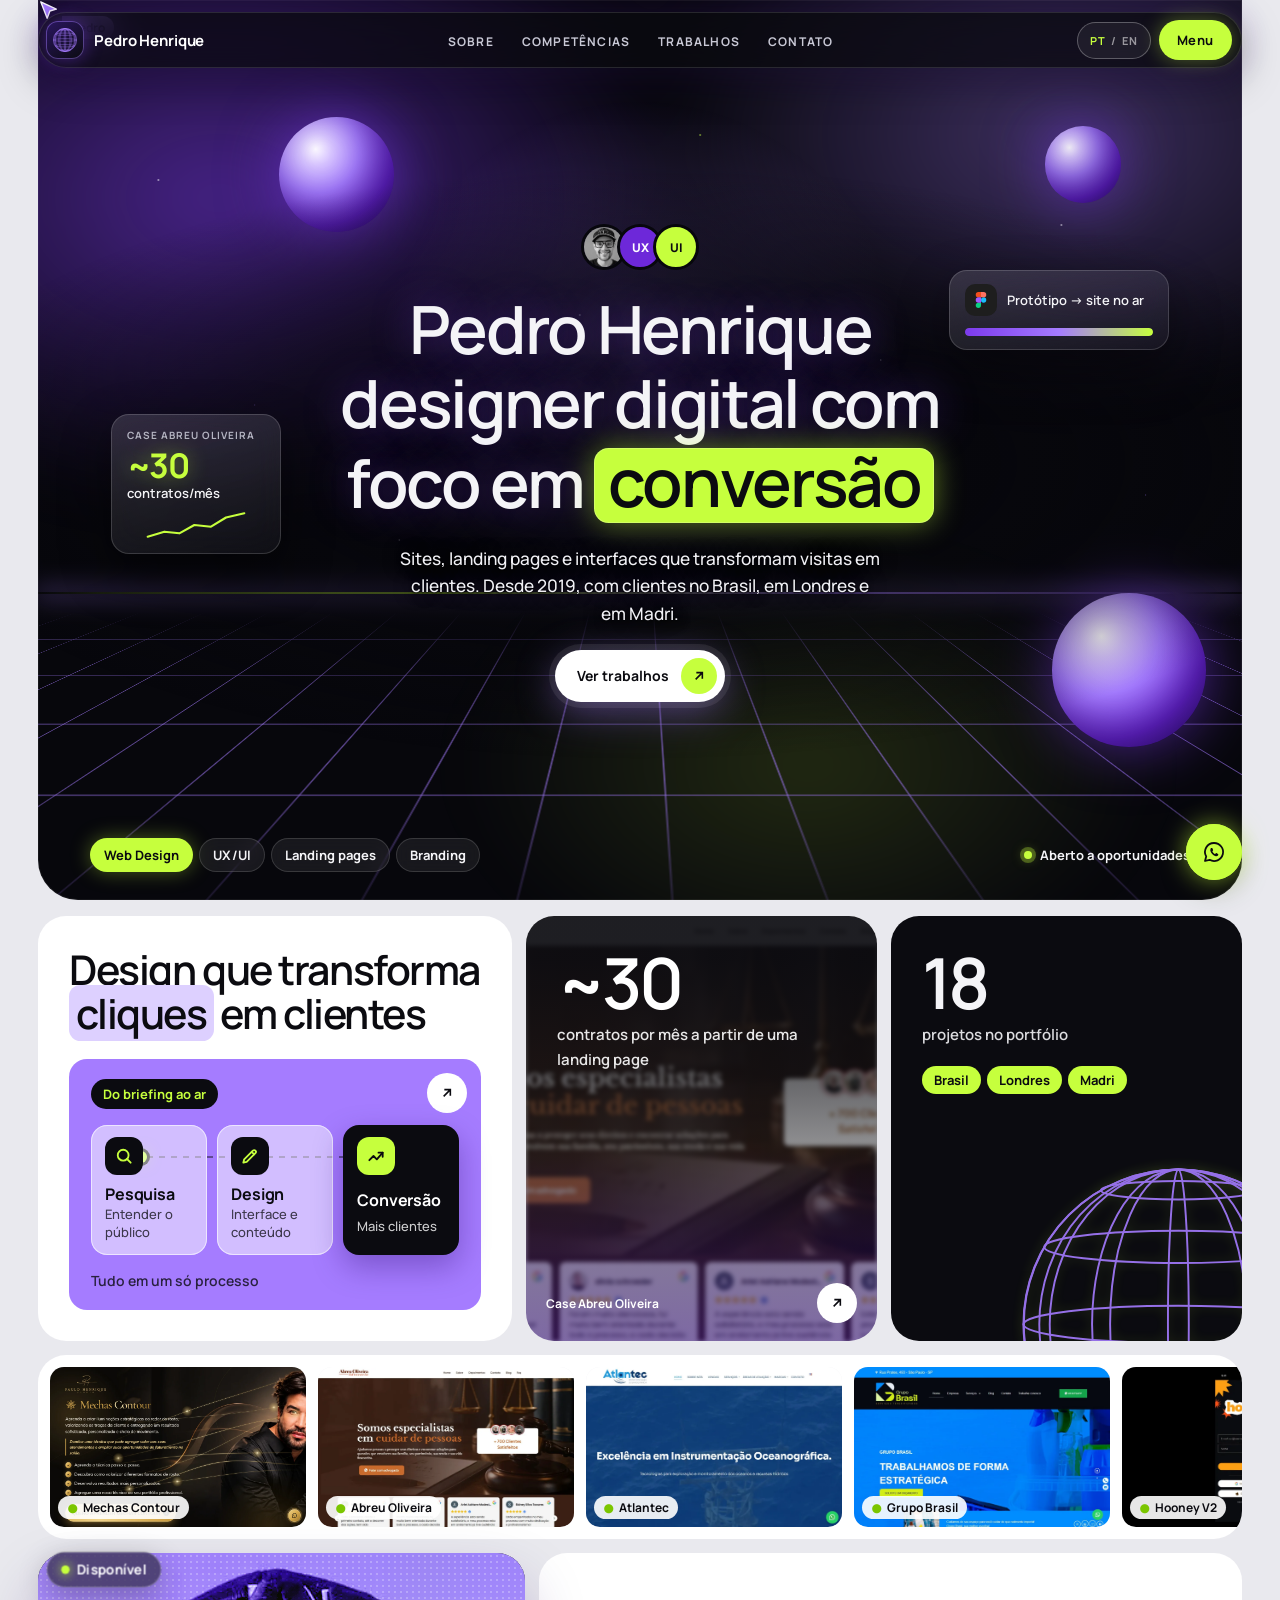
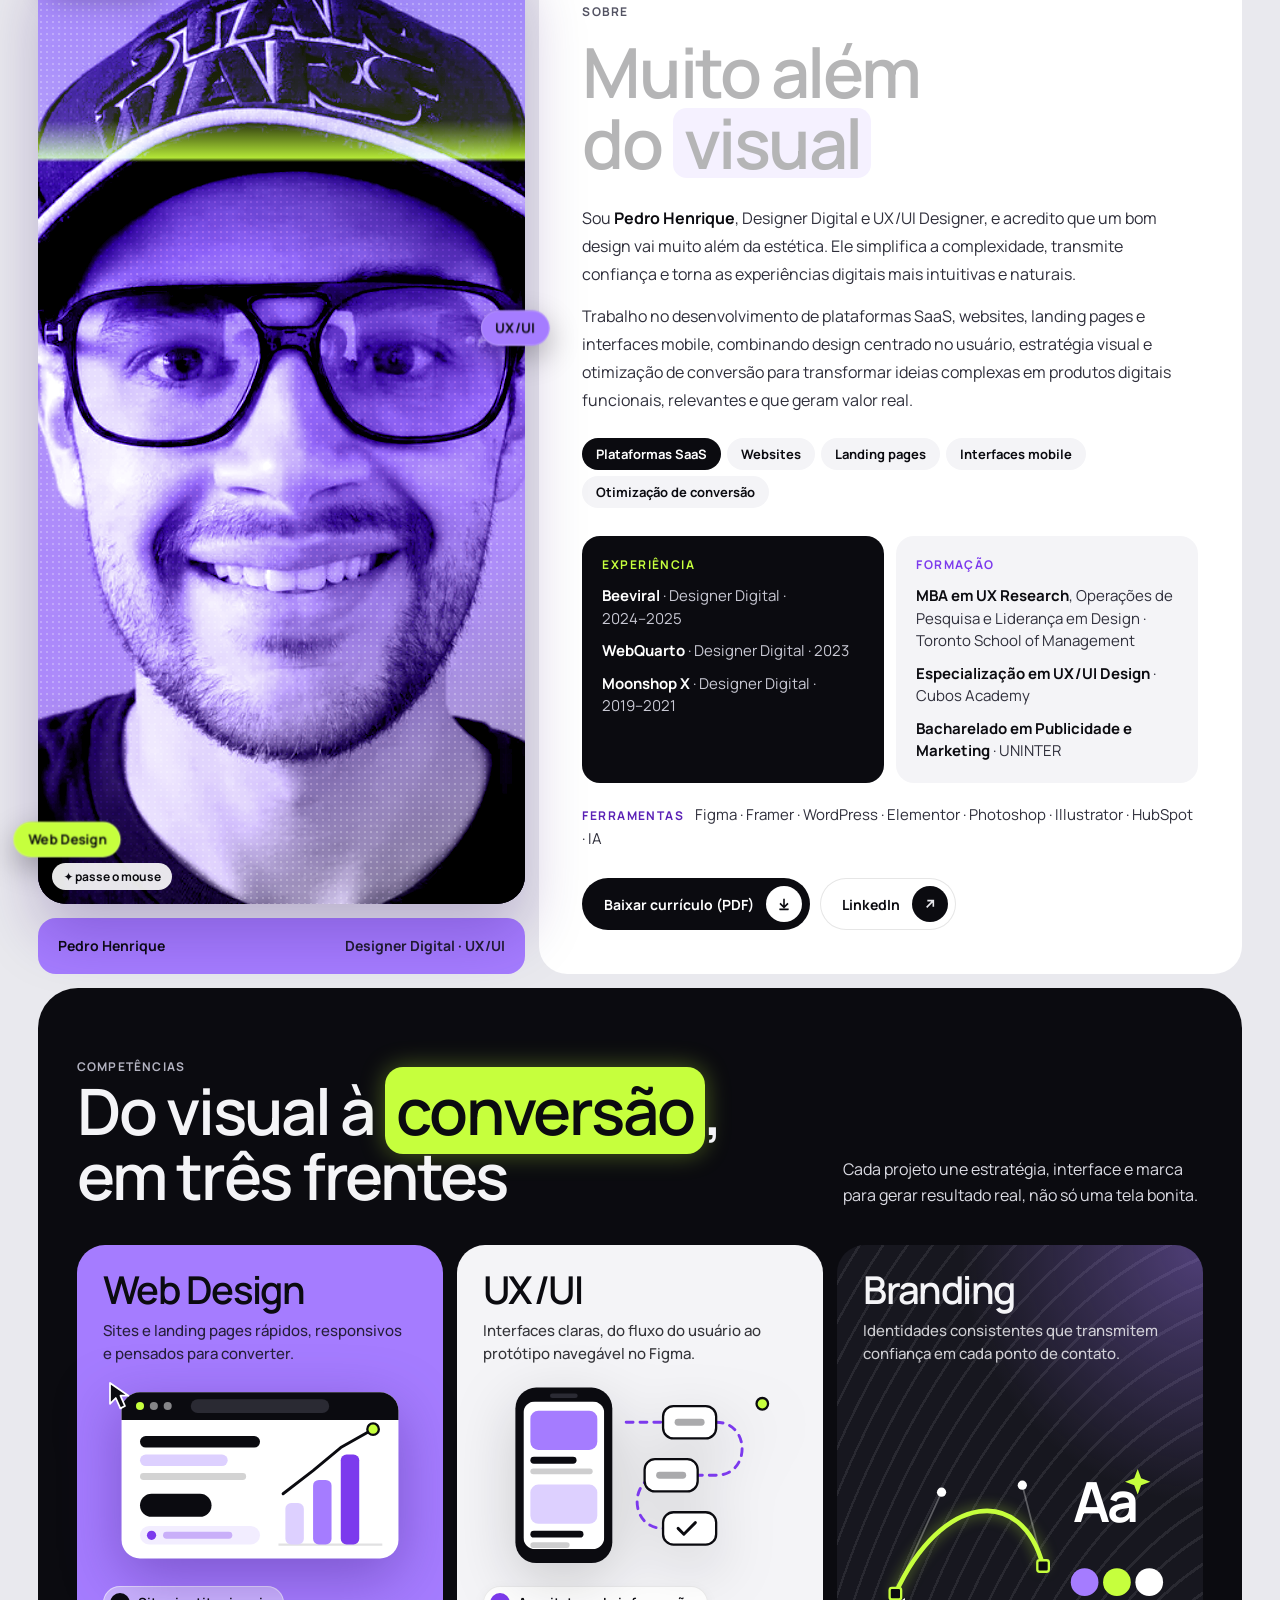
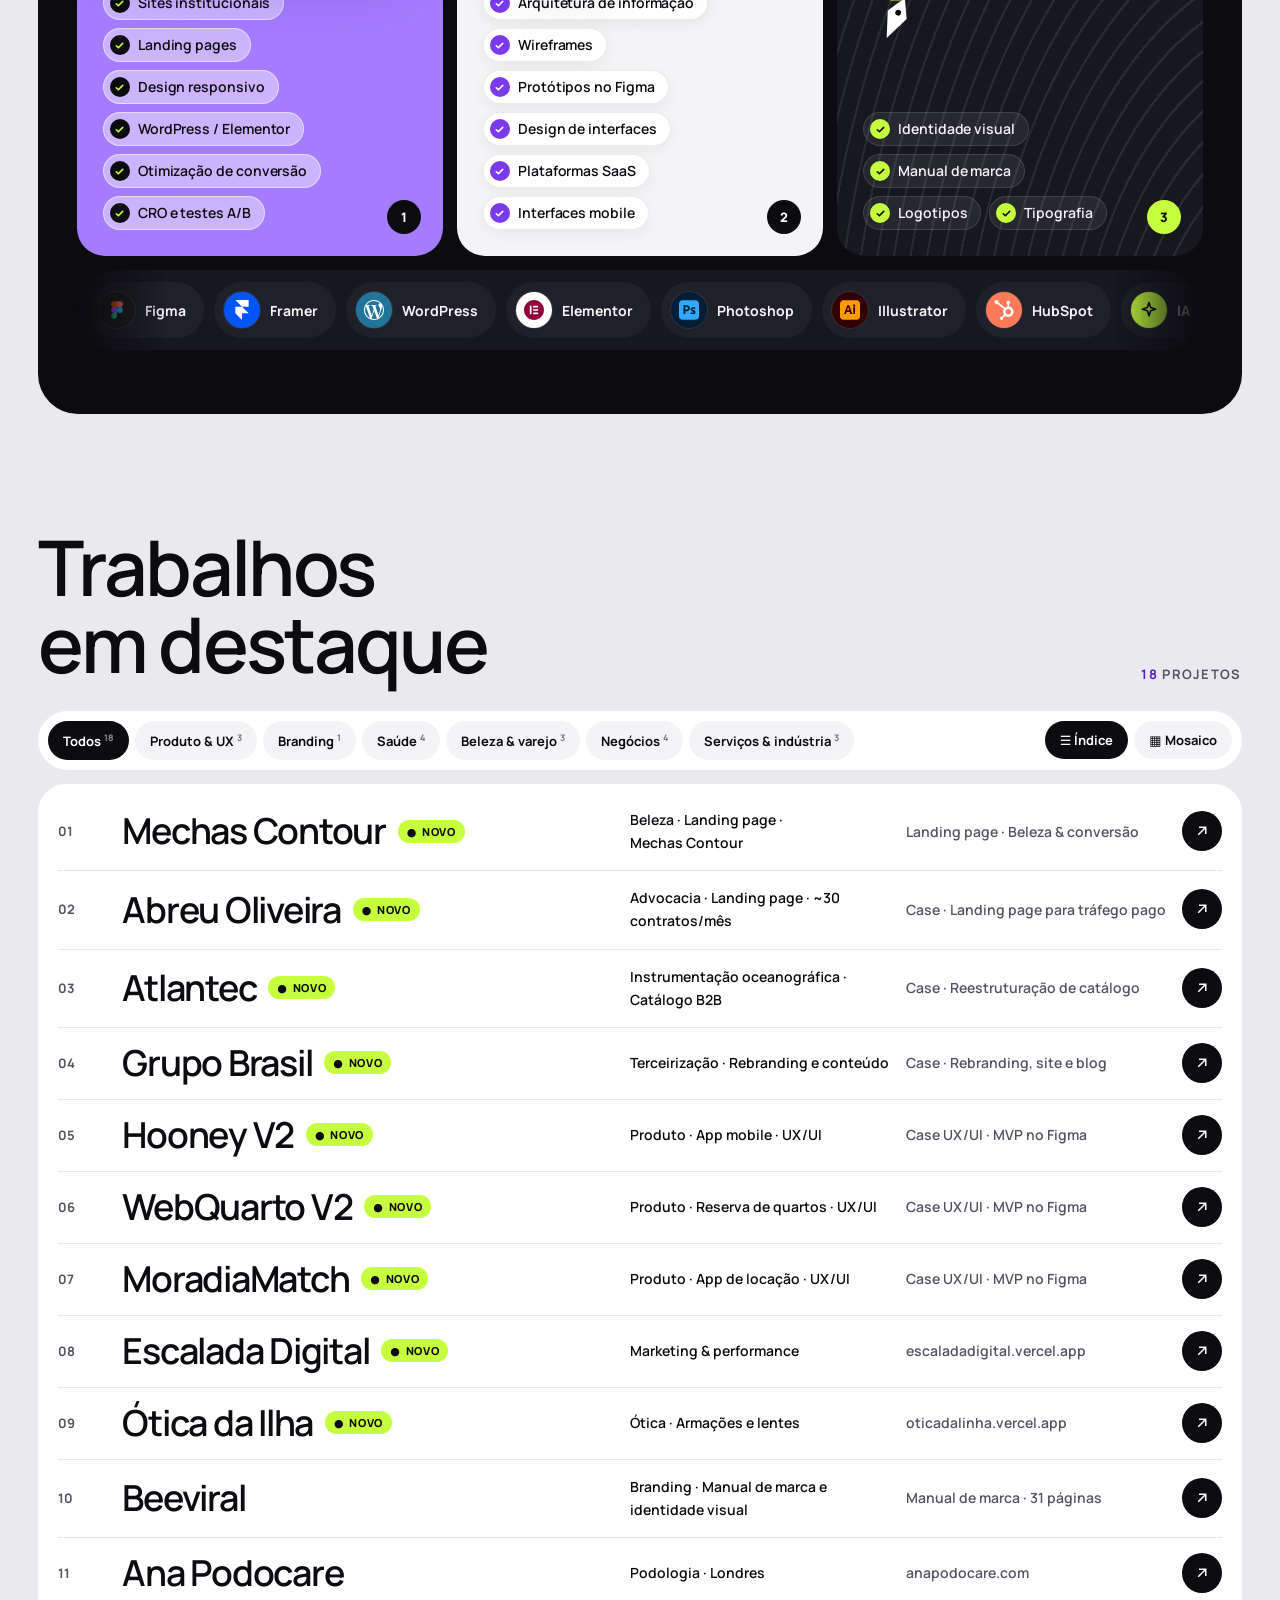
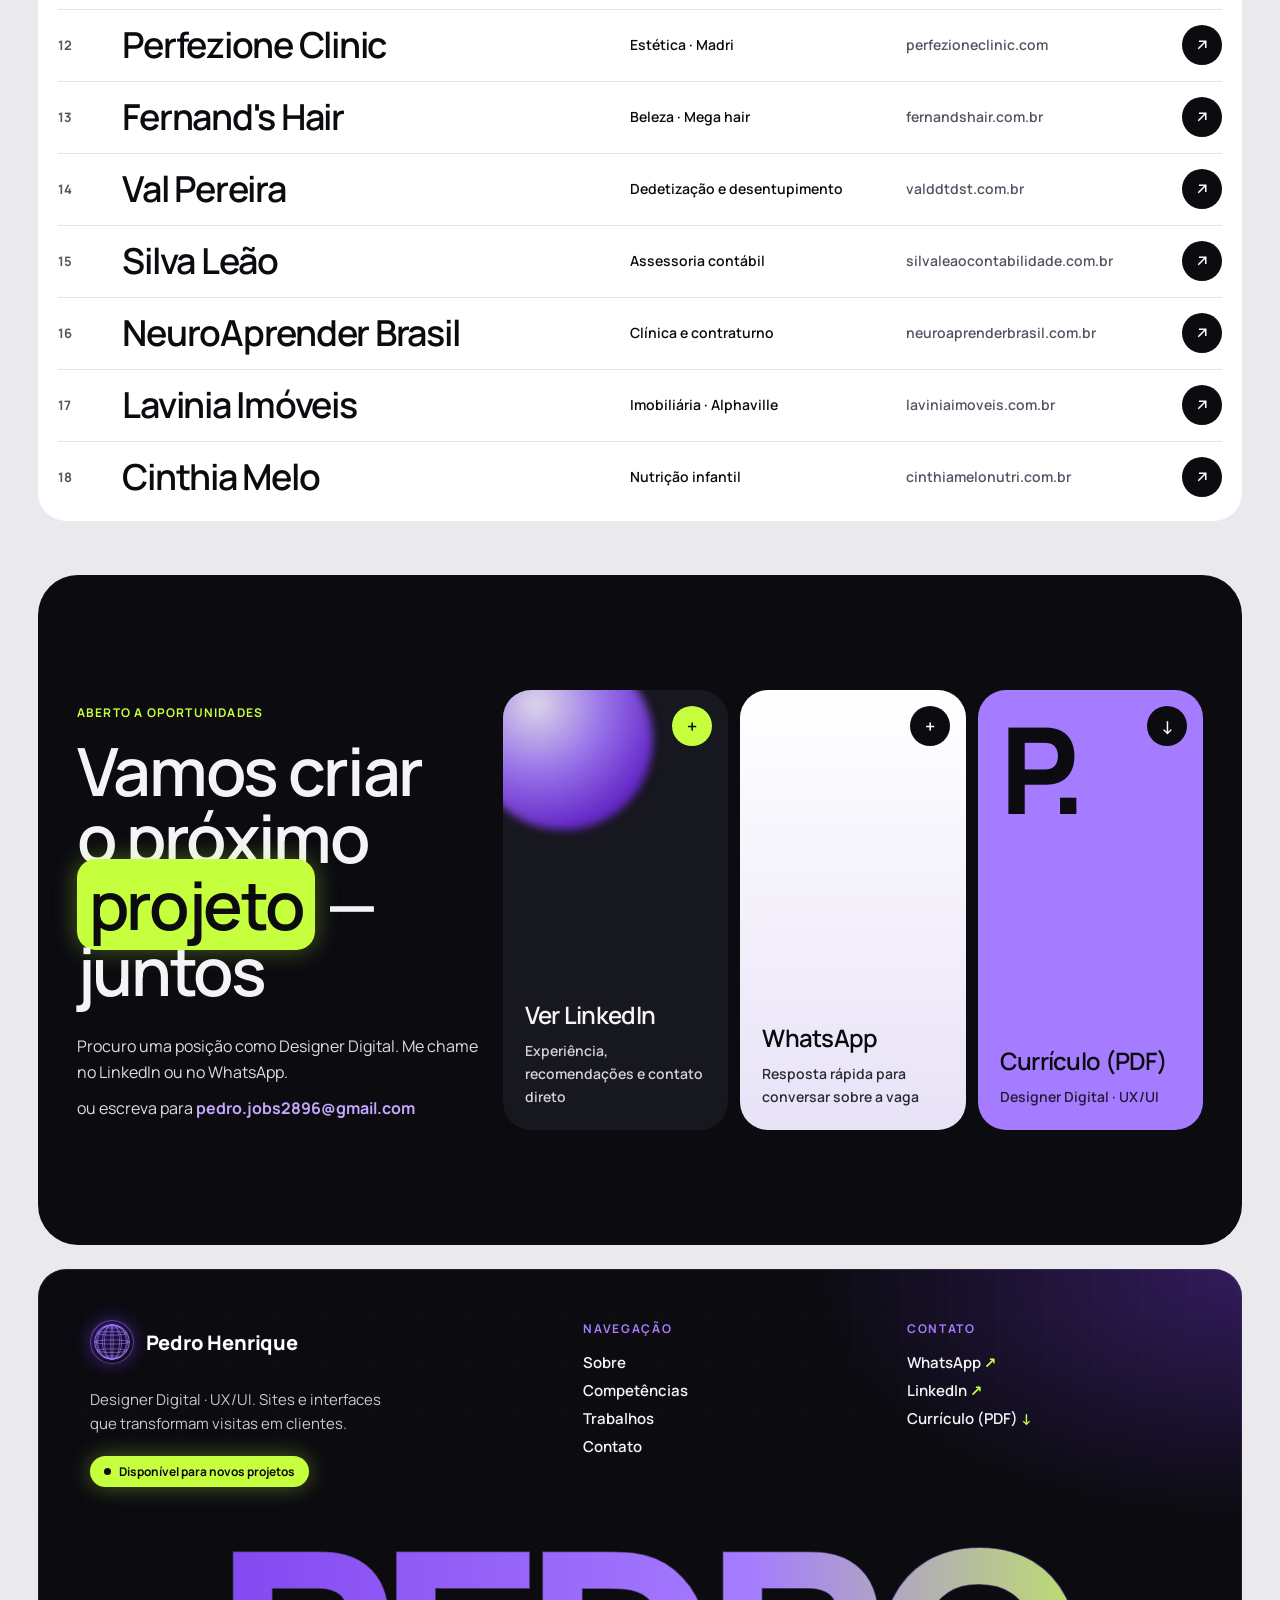
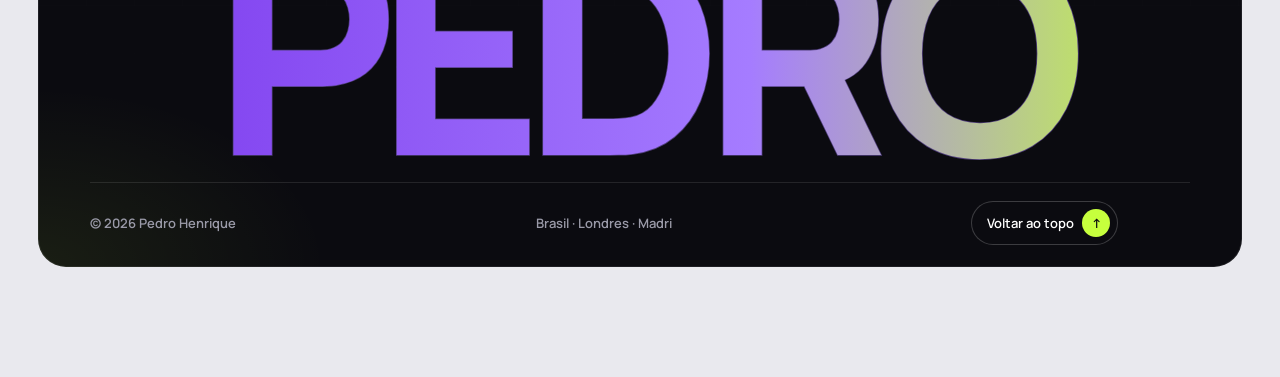
==== commit 737e03e6: "Print novo da landing page Mechas Contour Co-Authored-By: Claude Opus 5.5 <noreply@anthropic.com>" ====
--- a/index.html
+++ b/index.html
@@ -8,7 +8,7 @@
 <link rel="preconnect" href="https://fonts.googleapis.com">
 <link rel="preconnect" href="https://fonts.gstatic.com" crossorigin>
 <link href="https://fonts.googleapis.com/css2?family=Manrope:wght@400;500;600;700;800&display=swap" rel="stylesheet">
-<link rel="stylesheet" href="assets/style.css?v=dd1">
+<link rel="stylesheet" href="assets/style.css?v=mc1">
 </head>
 <body>
 
@@ -449,7 +449,7 @@
   <span class="whats__label">Fale comigo</span>
 </a>
 
-<script src="assets/i18n.js?v=dd1"></script>
-<script src="assets/main.js?v=dd1"></script>
+<script src="assets/i18n.js?v=mc1"></script>
+<script src="assets/main.js?v=mc1"></script>
 </body>
 </html>
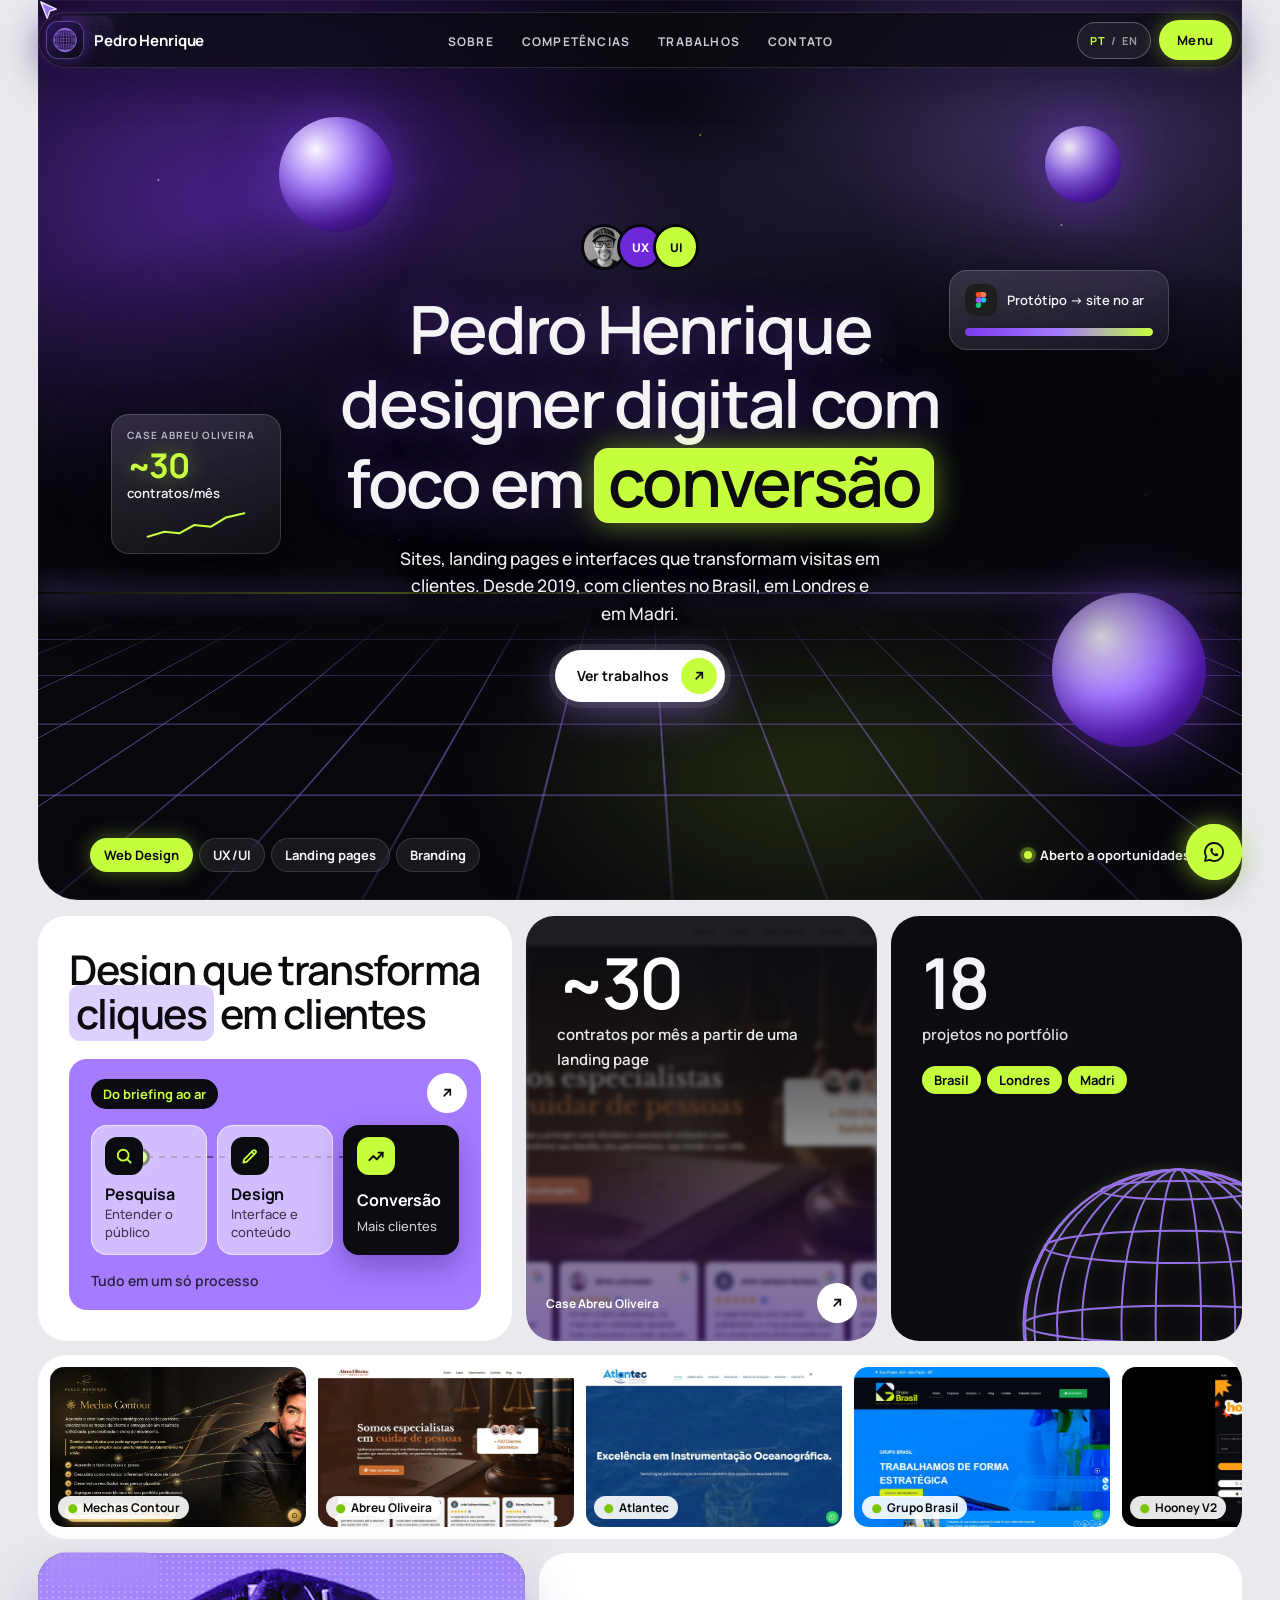
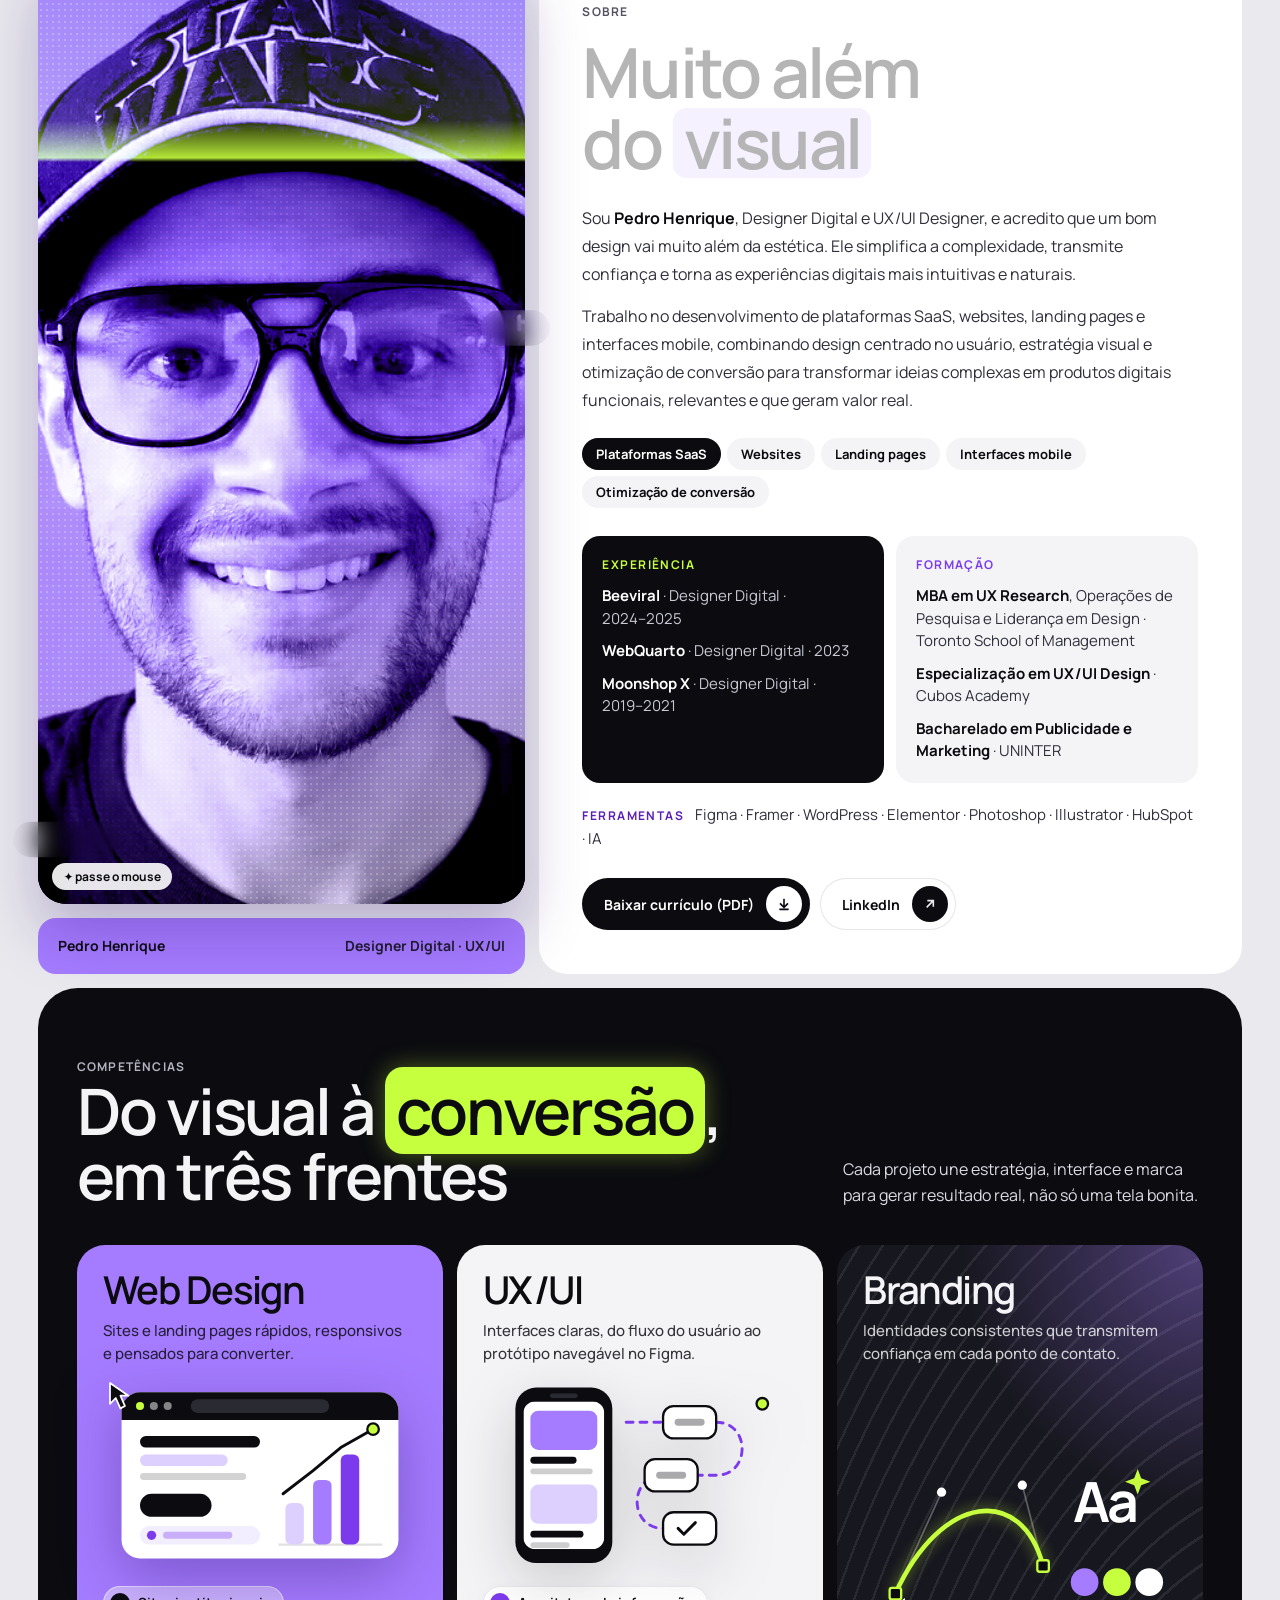
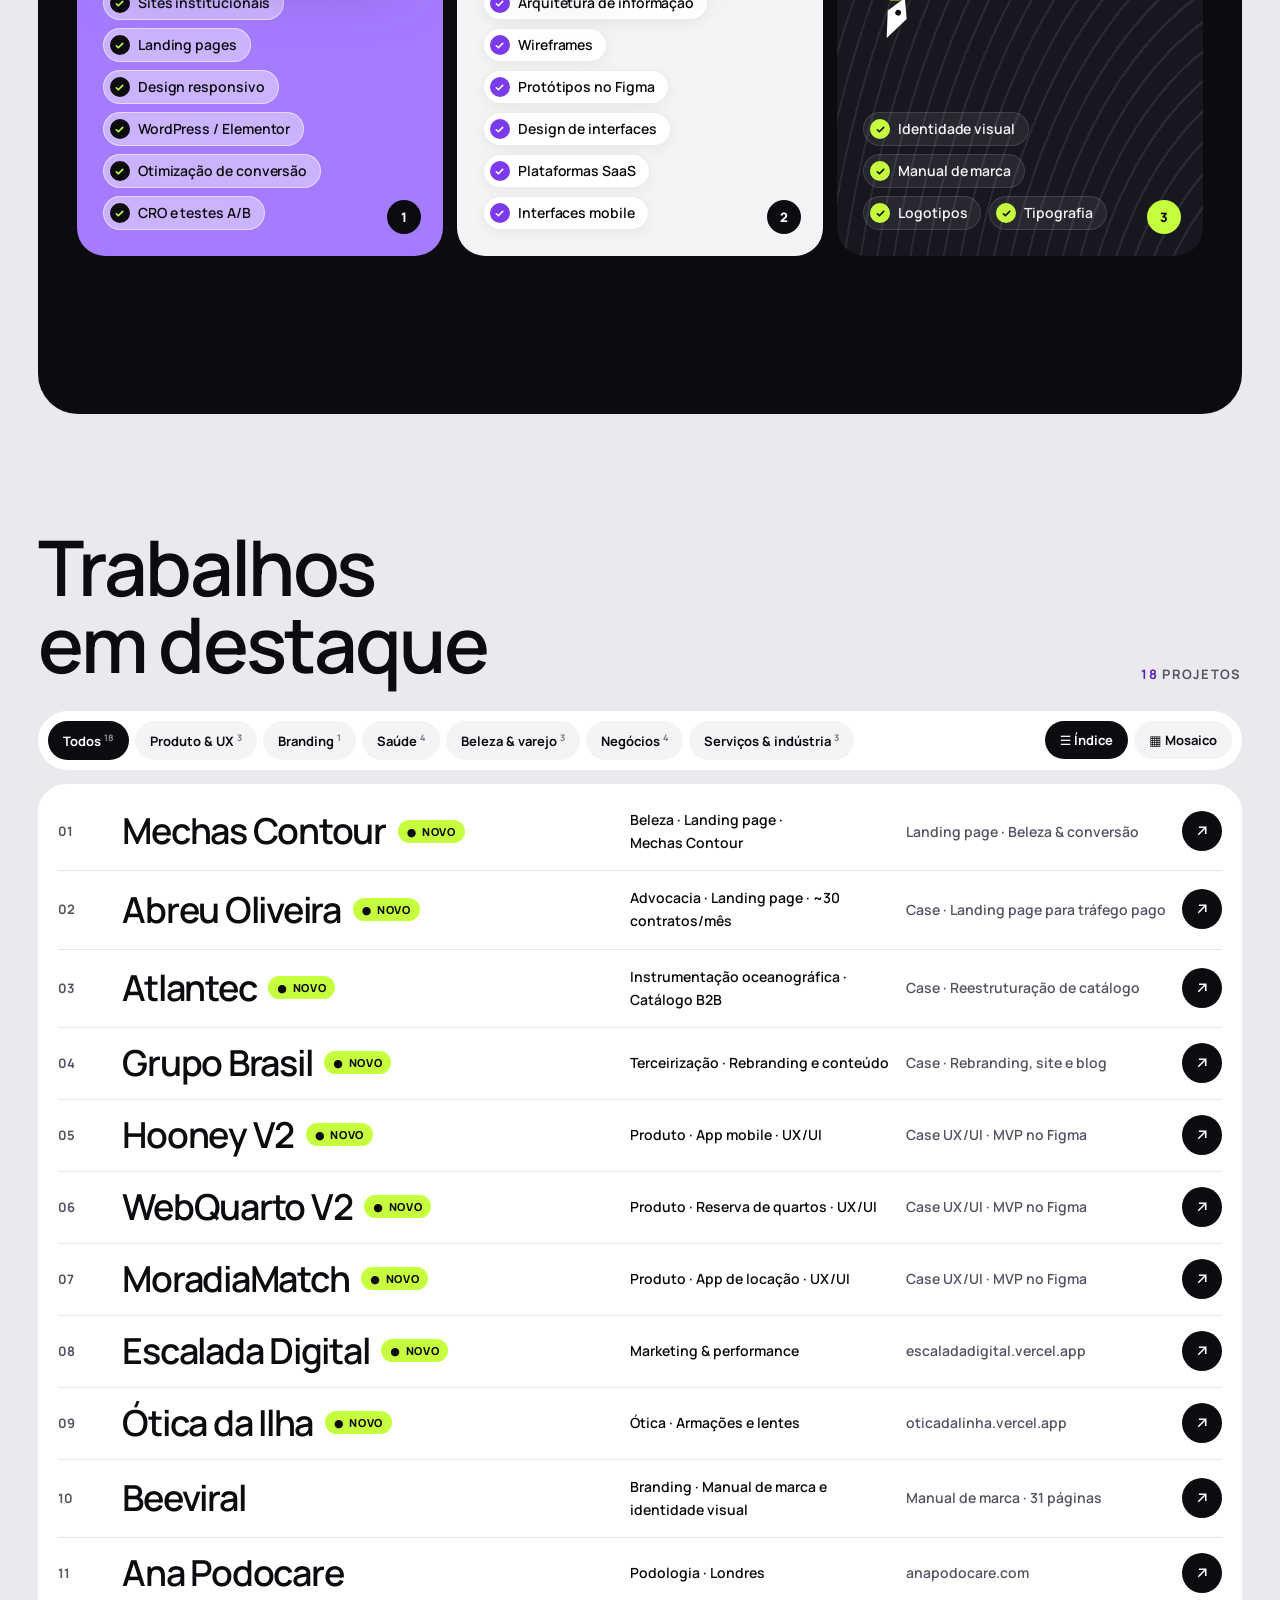
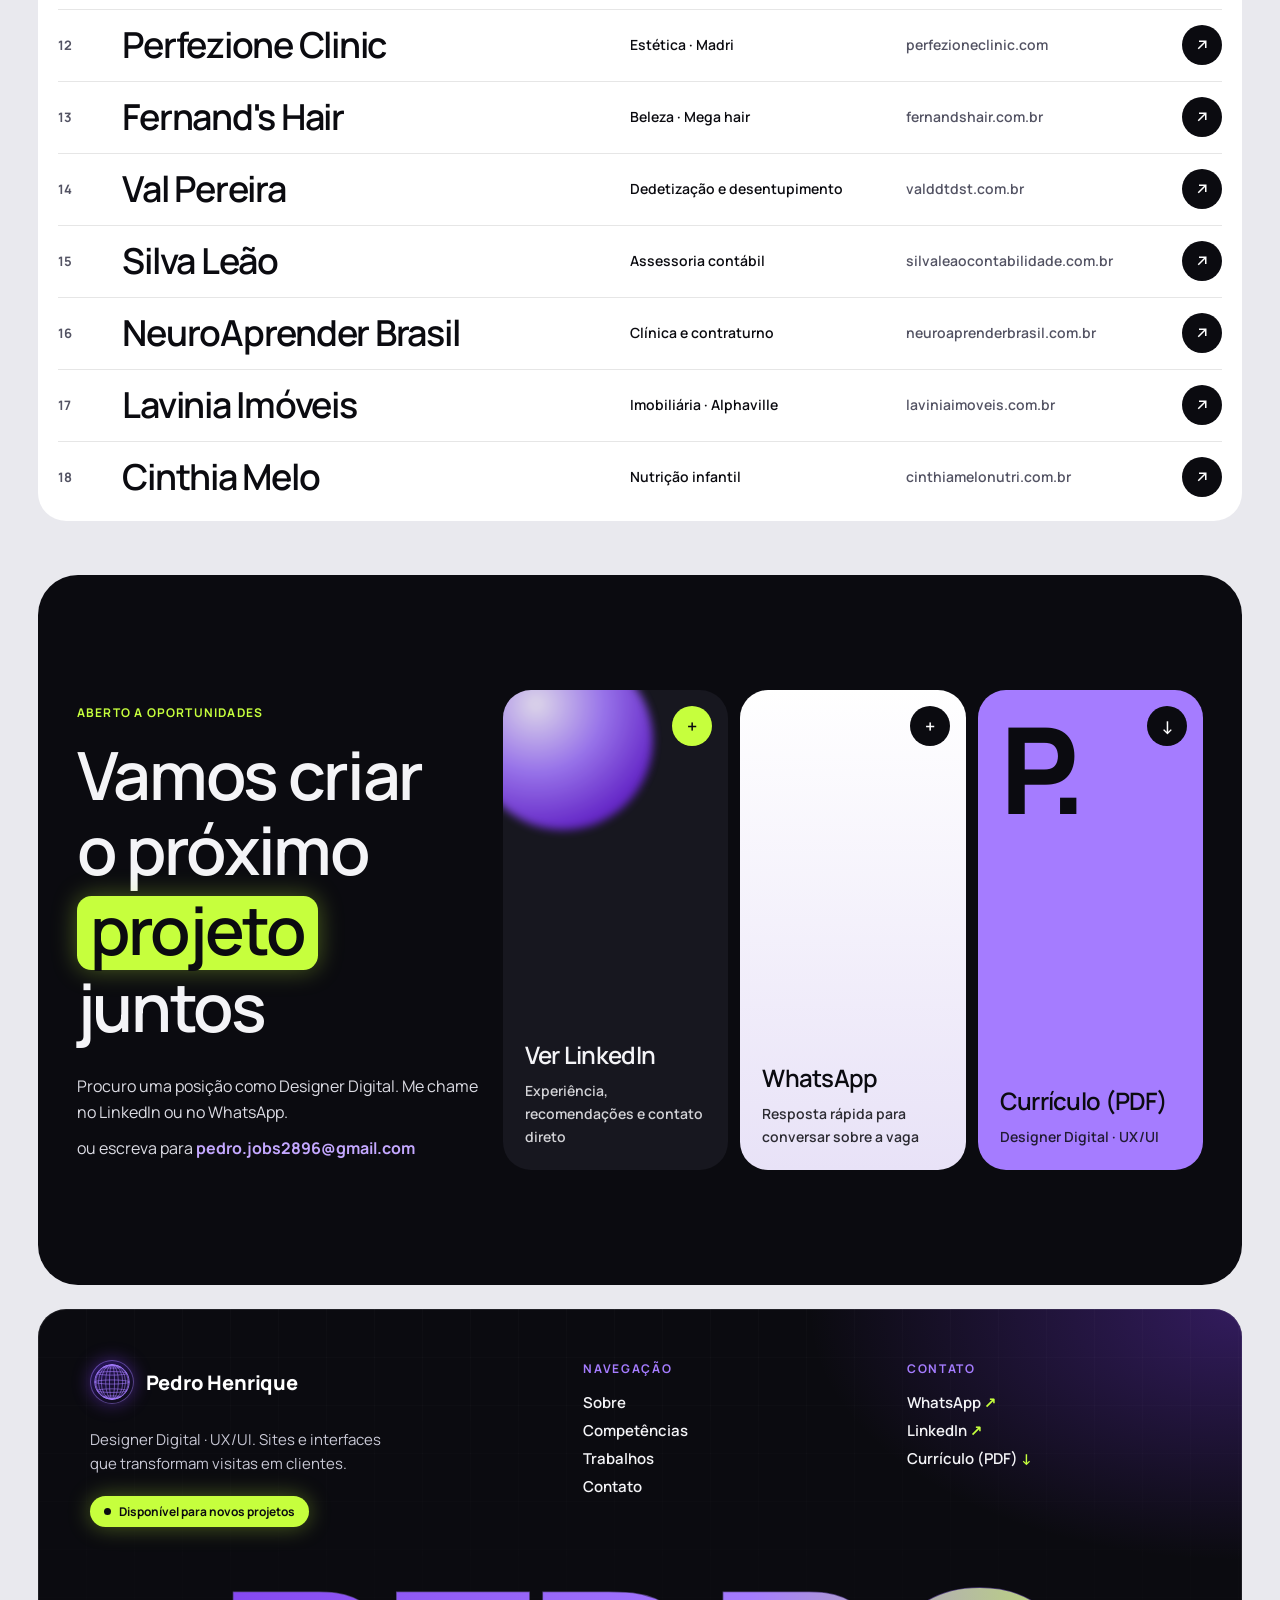
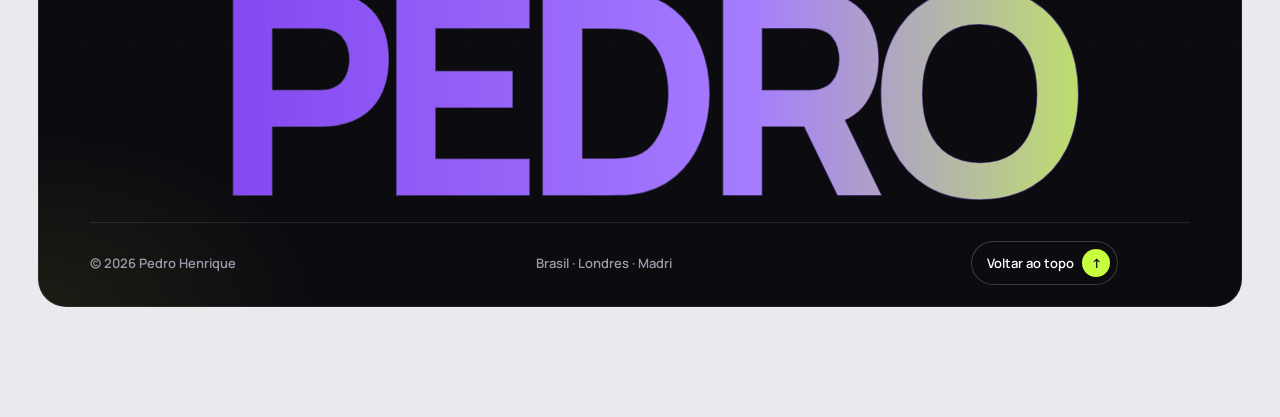
==== commit 7d268dba: "Remove travessão do título de contato e ajusta destaque Co-Authored-By: Claude Opus 5.5 <noreply@ant" ====
--- a/index.html
+++ b/index.html
@@ -8,7 +8,7 @@
 <link rel="preconnect" href="https://fonts.googleapis.com">
 <link rel="preconnect" href="https://fonts.gstatic.com" crossorigin>
 <link href="https://fonts.googleapis.com/css2?family=Manrope:wght@400;500;600;700;800&display=swap" rel="stylesheet">
-<link rel="stylesheet" href="assets/style.css?v=mc1">
+<link rel="stylesheet" href="assets/style.css?v=cta1">
 </head>
 <body>
 
@@ -352,7 +352,7 @@
     <div class="cta__intro reveal">
       <div>
         <span class="label">Aberto a oportunidades</span>
-        <h2 style="margin-top:14px">Vamos criar o próximo <mark>projeto</mark> — juntos</h2>
+        <h2 style="margin-top:14px">Vamos criar o próximo <mark>projeto</mark> juntos</h2>
       </div>
       <div>
         <p>Procuro uma posição como Designer Digital. Me chame no LinkedIn ou no WhatsApp.</p>
@@ -449,7 +449,7 @@
   <span class="whats__label">Fale comigo</span>
 </a>
 
-<script src="assets/i18n.js?v=mc1"></script>
-<script src="assets/main.js?v=mc1"></script>
+<script src="assets/i18n.js?v=cta1"></script>
+<script src="assets/main.js?v=cta1"></script>
 </body>
 </html>
--- a/assets/style.css
+++ b/assets/style.css
@@ -1558,3 +1558,7 @@
   display: inline-block; line-height: 1; padding: .02em .2em .1em;
   margin-top: .14em; border-radius: .22em;
 }
+
+/* Destaque do título de contato: caixa justa, sem encostar na linha de cima */
+.cta h2 { line-height: 1.12; }
+.cta h2 mark { display: inline-block; line-height: 1; padding: .02em .2em .1em; margin-top: .12em; border-radius: .22em; }
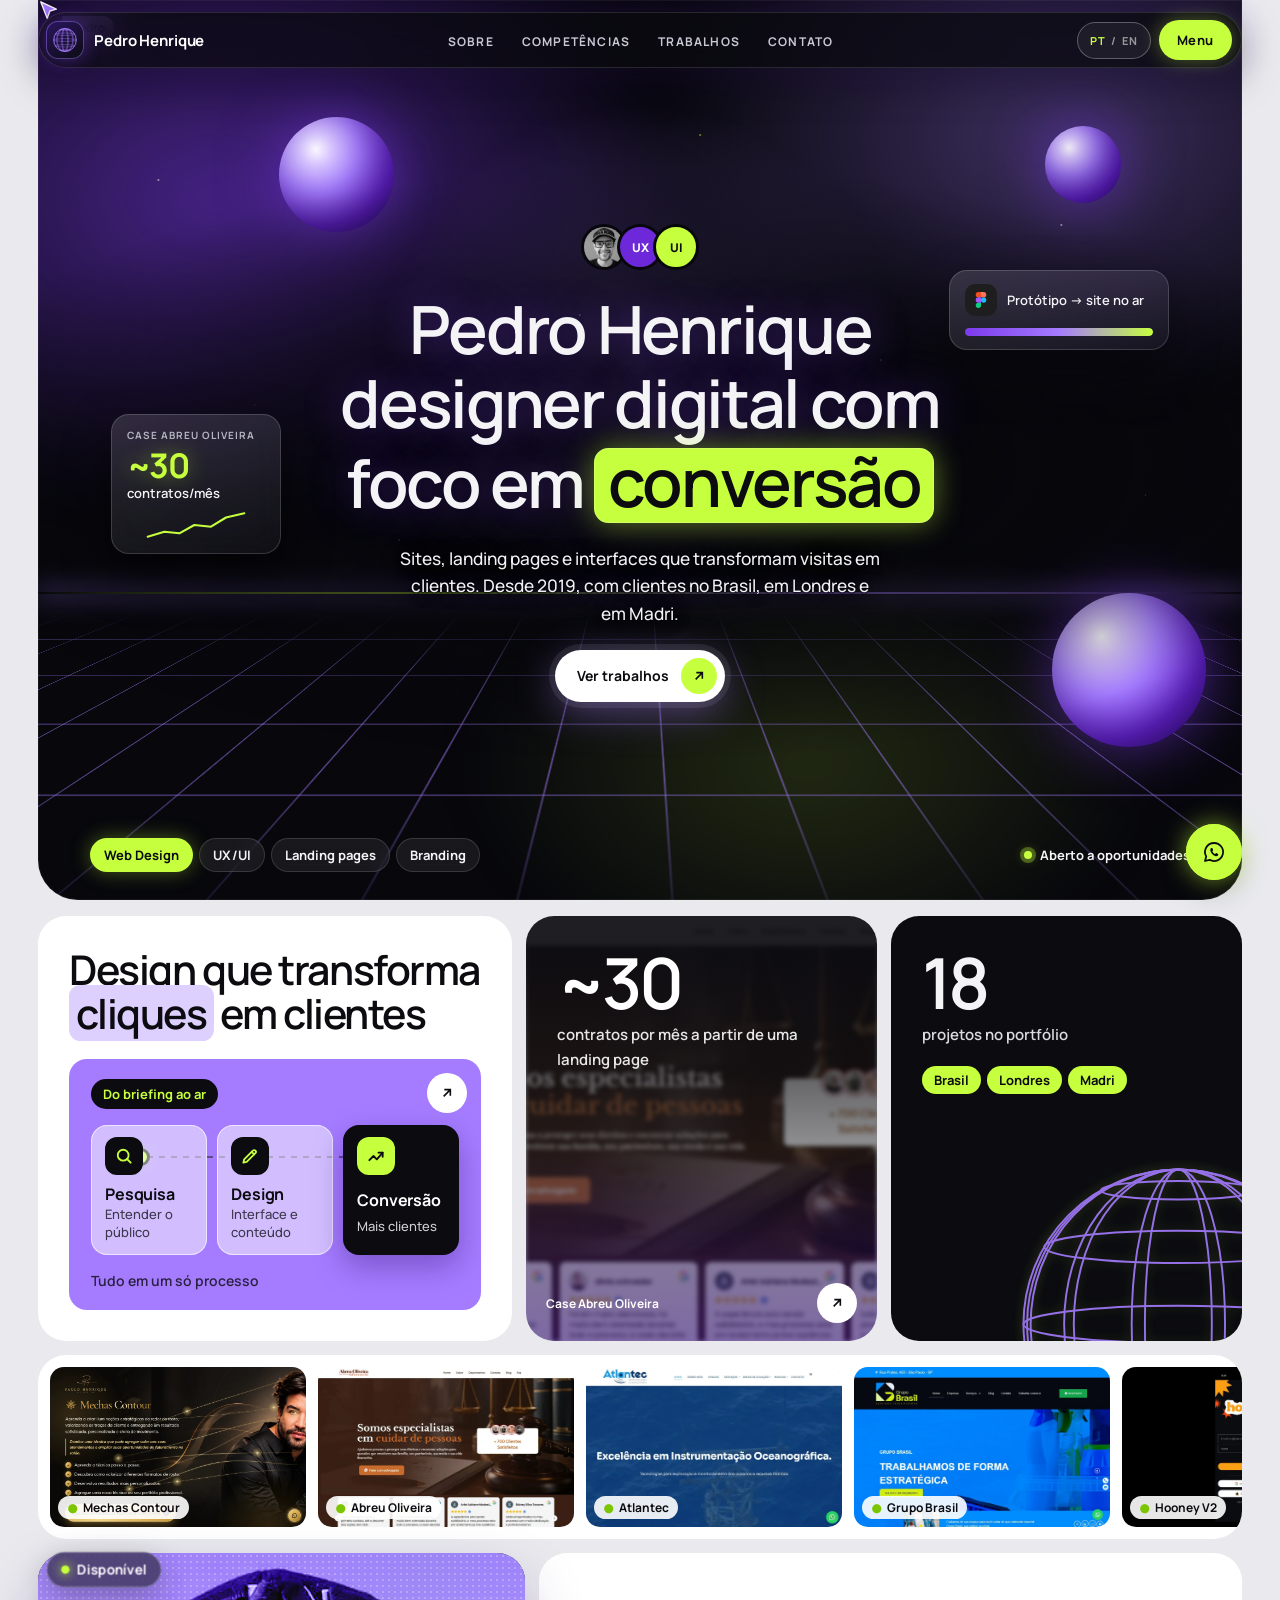
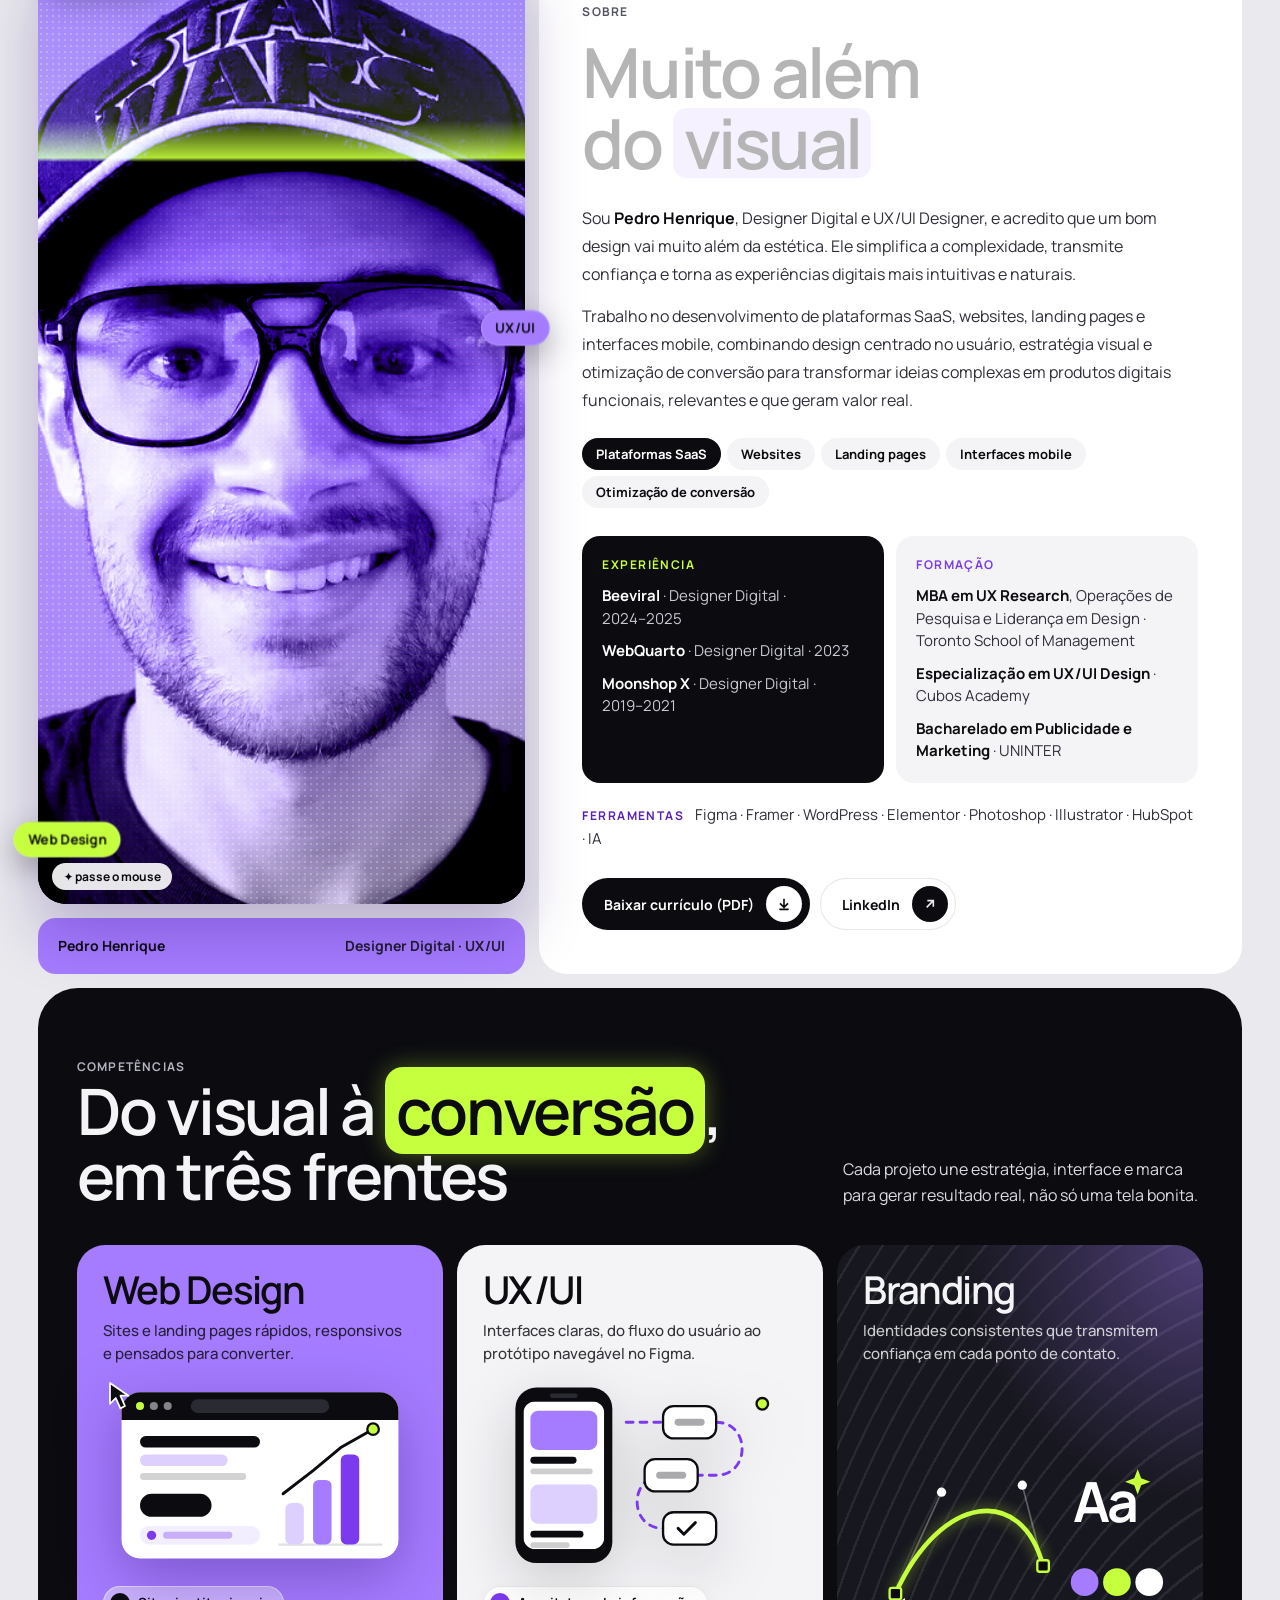
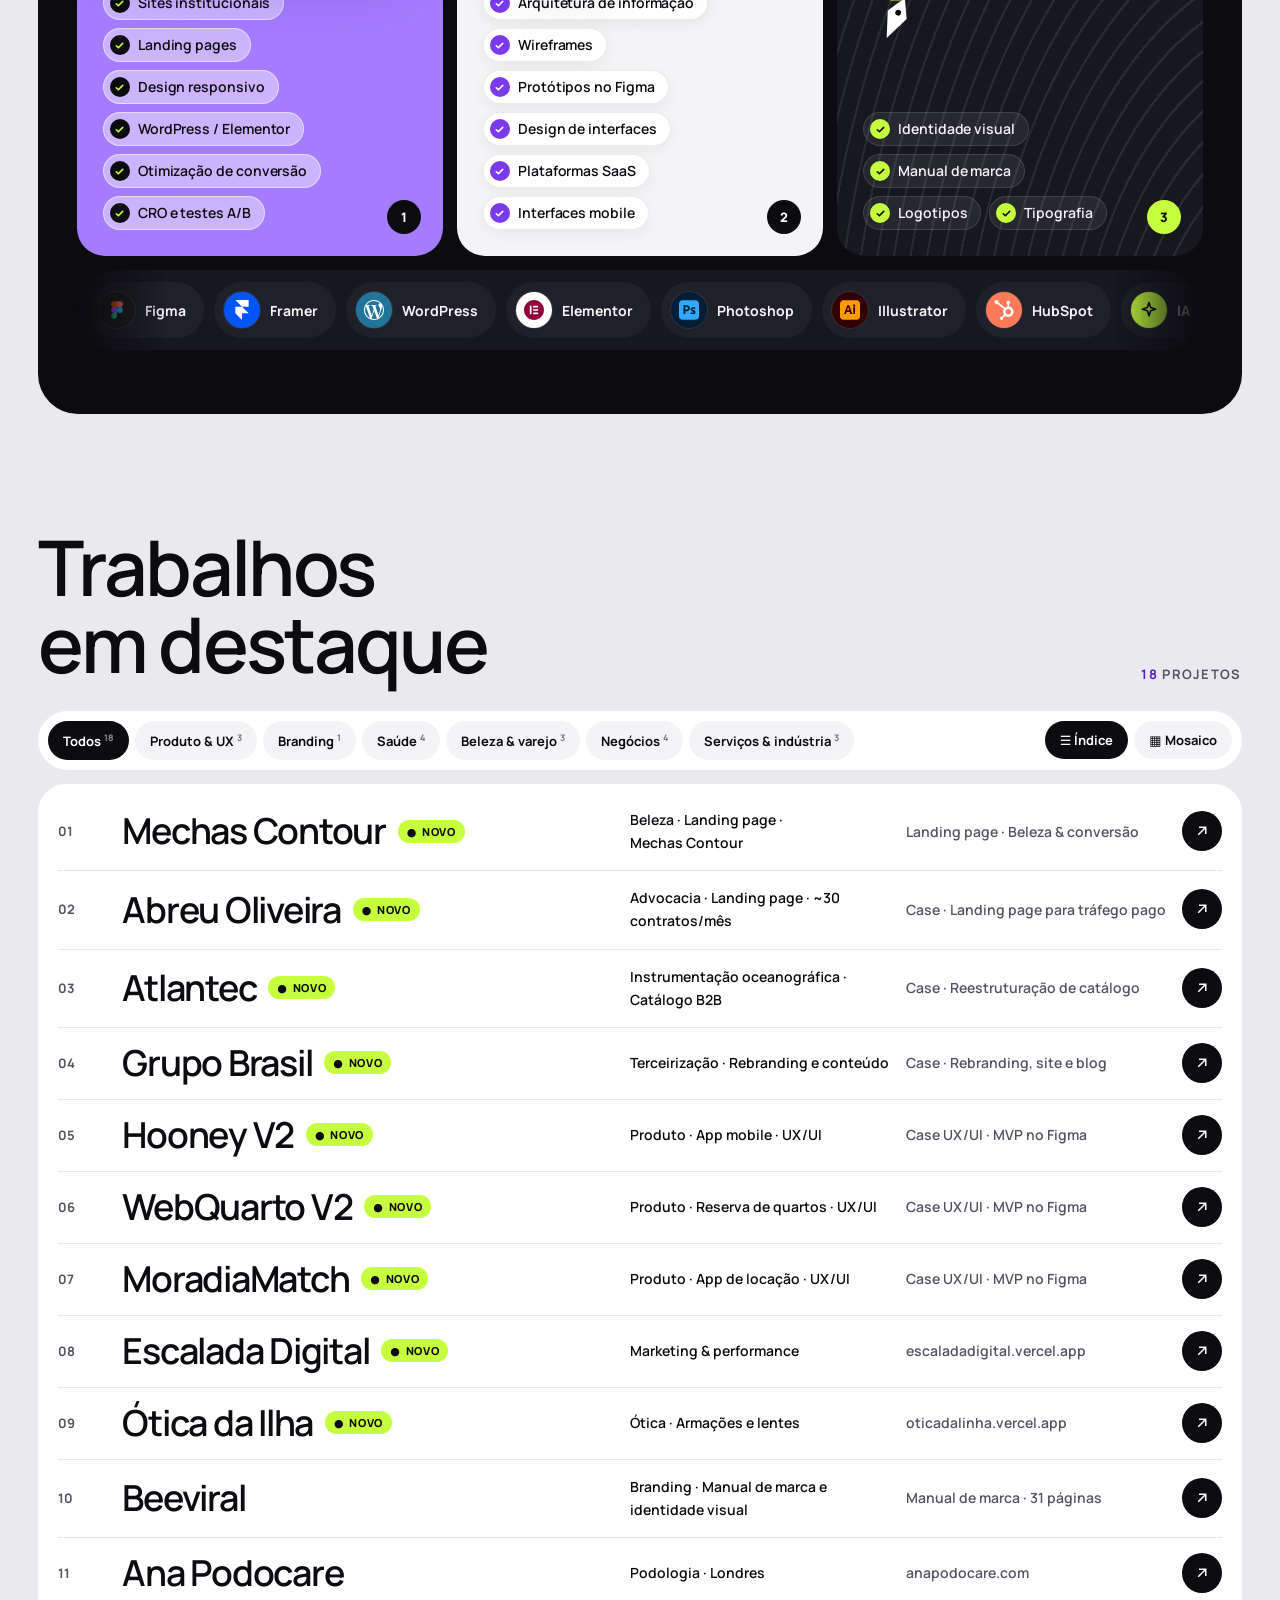
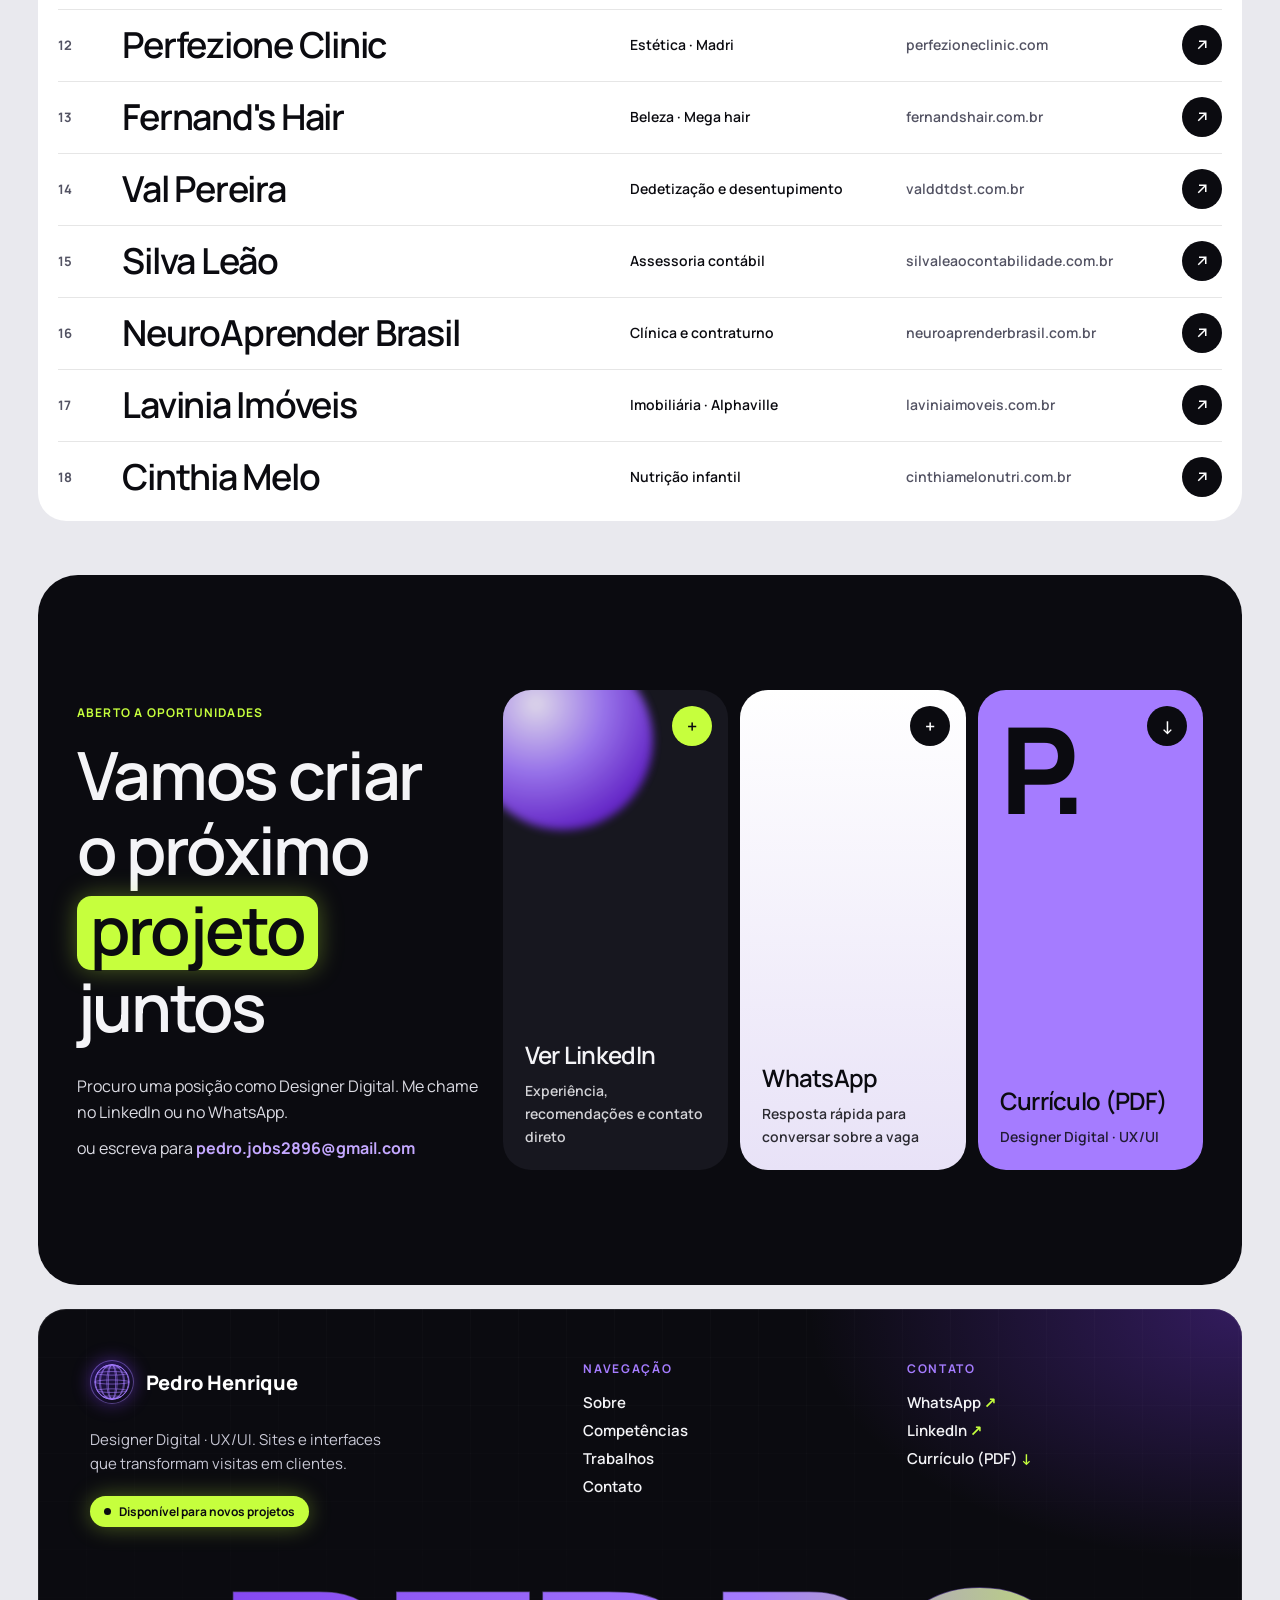
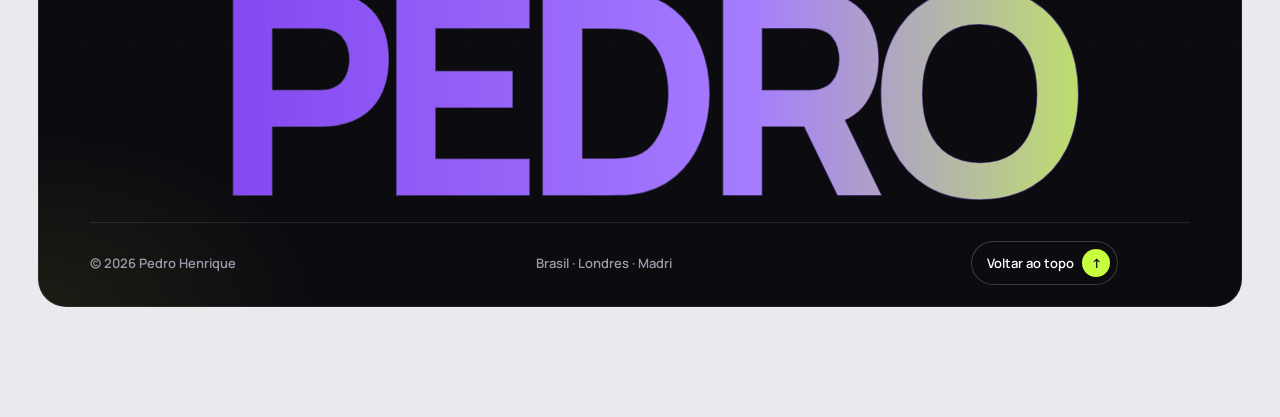
==== commit deace7d6: "Cases: índice fixo ao lado do texto e destaque do título ajustado Co-Authored-By: Claude Opus 5.5 <n" ====
--- a/index.html
+++ b/index.html
@@ -8,7 +8,7 @@
 <link rel="preconnect" href="https://fonts.googleapis.com">
 <link rel="preconnect" href="https://fonts.gstatic.com" crossorigin>
 <link href="https://fonts.googleapis.com/css2?family=Manrope:wght@400;500;600;700;800&display=swap" rel="stylesheet">
-<link rel="stylesheet" href="assets/style.css?v=cta1">
+<link rel="stylesheet" href="assets/style.css?v=toc1">
 </head>
 <body>
 
@@ -449,7 +449,7 @@
   <span class="whats__label">Fale comigo</span>
 </a>
 
-<script src="assets/i18n.js?v=cta1"></script>
-<script src="assets/main.js?v=cta1"></script>
+<script src="assets/i18n.js?v=toc1"></script>
+<script src="assets/main.js?v=toc1"></script>
 </body>
 </html>
--- a/assets/style.css
+++ b/assets/style.css
@@ -1562,3 +1562,53 @@
 /* Destaque do título de contato: caixa justa, sem encostar na linha de cima */
 .cta h2 { line-height: 1.12; }
 .cta h2 mark { display: inline-block; line-height: 1; padding: .02em .2em .1em; margin-top: .12em; border-radius: .22em; }
+
+/* =====================================================================
+   Cases: texto + índice fixo ao lado (preenche a largura da página)
+   ===================================================================== */
+.case__grid--toc { grid-template-columns: minmax(0, 1fr) minmax(260px, 320px); }
+.case__toc {
+  order: 2; position: sticky; top: 96px; display: grid; gap: 14px;
+}
+.case__toc > ol, .case__toc-h { background: var(--card); }
+.case__toc-h {
+  border-radius: var(--radius) var(--radius) 0 0; padding: 22px 22px 0; margin-bottom: -14px;
+  font: 700 11px var(--font); letter-spacing: .14em; text-transform: uppercase; color: var(--accent-ink);
+}
+.case__toc ol { list-style: none; border-radius: 0 0 var(--radius) var(--radius); padding: 12px 10px 14px; display: grid; gap: 2px; }
+.case__toc li { padding: 0; }
+.case__toc li::before { display: none; }
+.case__toc a {
+  display: flex; align-items: center; gap: 12px; padding: 9px 12px; border-radius: 14px;
+  font: 600 14px/1.3 var(--font); color: var(--soft); transition: background .25s, color .25s;
+}
+.case__toc a span {
+  flex: none; display: grid; place-items: center; width: 28px; height: 28px; border-radius: 50%;
+  background: var(--card-2); color: var(--muted); font: 800 10px var(--font); transition: background .25s, color .25s;
+}
+.case__toc a:hover { background: var(--card-2); color: var(--fg); }
+.case__toc a.is-active { background: #0b0b10; color: #fff; }
+.case__toc a.is-active span { background: var(--neon); color: #0b0b10; }
+.case__toc-cta {
+  background: #0b0b10; color: #f4f4f7; border-radius: var(--radius); padding: 22px;
+  position: relative; overflow: hidden; isolation: isolate;
+}
+.case__toc-cta::before {
+  content: ""; position: absolute; z-index: -1; inset: 0;
+  background: radial-gradient(80% 90% at 100% 0%, rgba(124, 58, 237, .45), transparent 60%);
+}
+.case__toc-cta p { font: 600 20px/1.2 var(--font); letter-spacing: -.02em; margin-bottom: 14px; }
+.case__toc-cta a {
+  display: inline-flex; align-items: center; gap: 8px; padding: 10px 16px; border-radius: 999px;
+  background: var(--neon); color: #0b0b10; font: 700 13px var(--font); transition: transform .3s var(--ease);
+}
+.case__toc-cta a:hover { transform: translateY(-2px); }
+.step { scroll-margin-top: 96px; }
+@media (max-width: 991px) {
+  .case__grid--toc { grid-template-columns: 1fr; }
+  .case__toc { display: none; }
+}
+
+/* Destaque do título do case: caixa justa, sem encostar na linha de cima */
+.case__head h2 { line-height: 1.04; }
+.case__head h2 span { display: inline-block; line-height: 1; padding: .02em .16em .1em; margin-top: .1em; border-radius: .2em; }
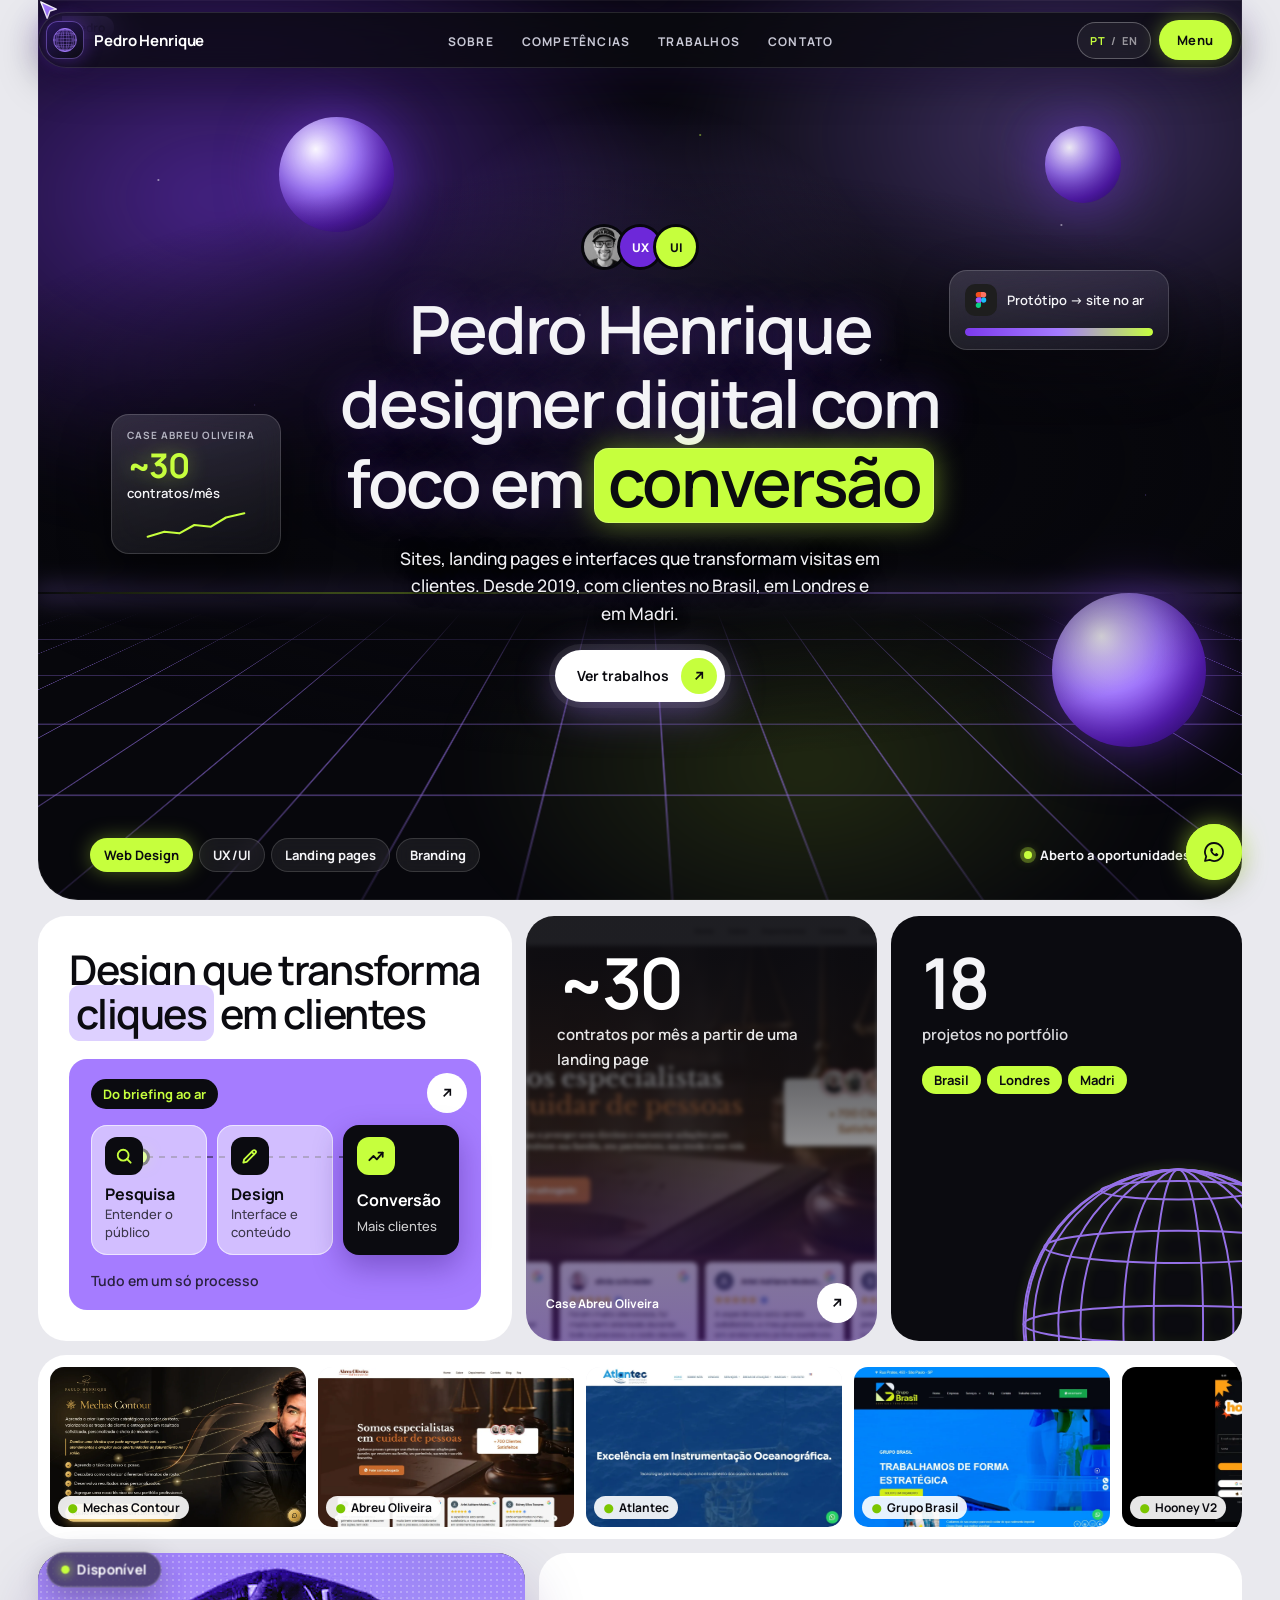
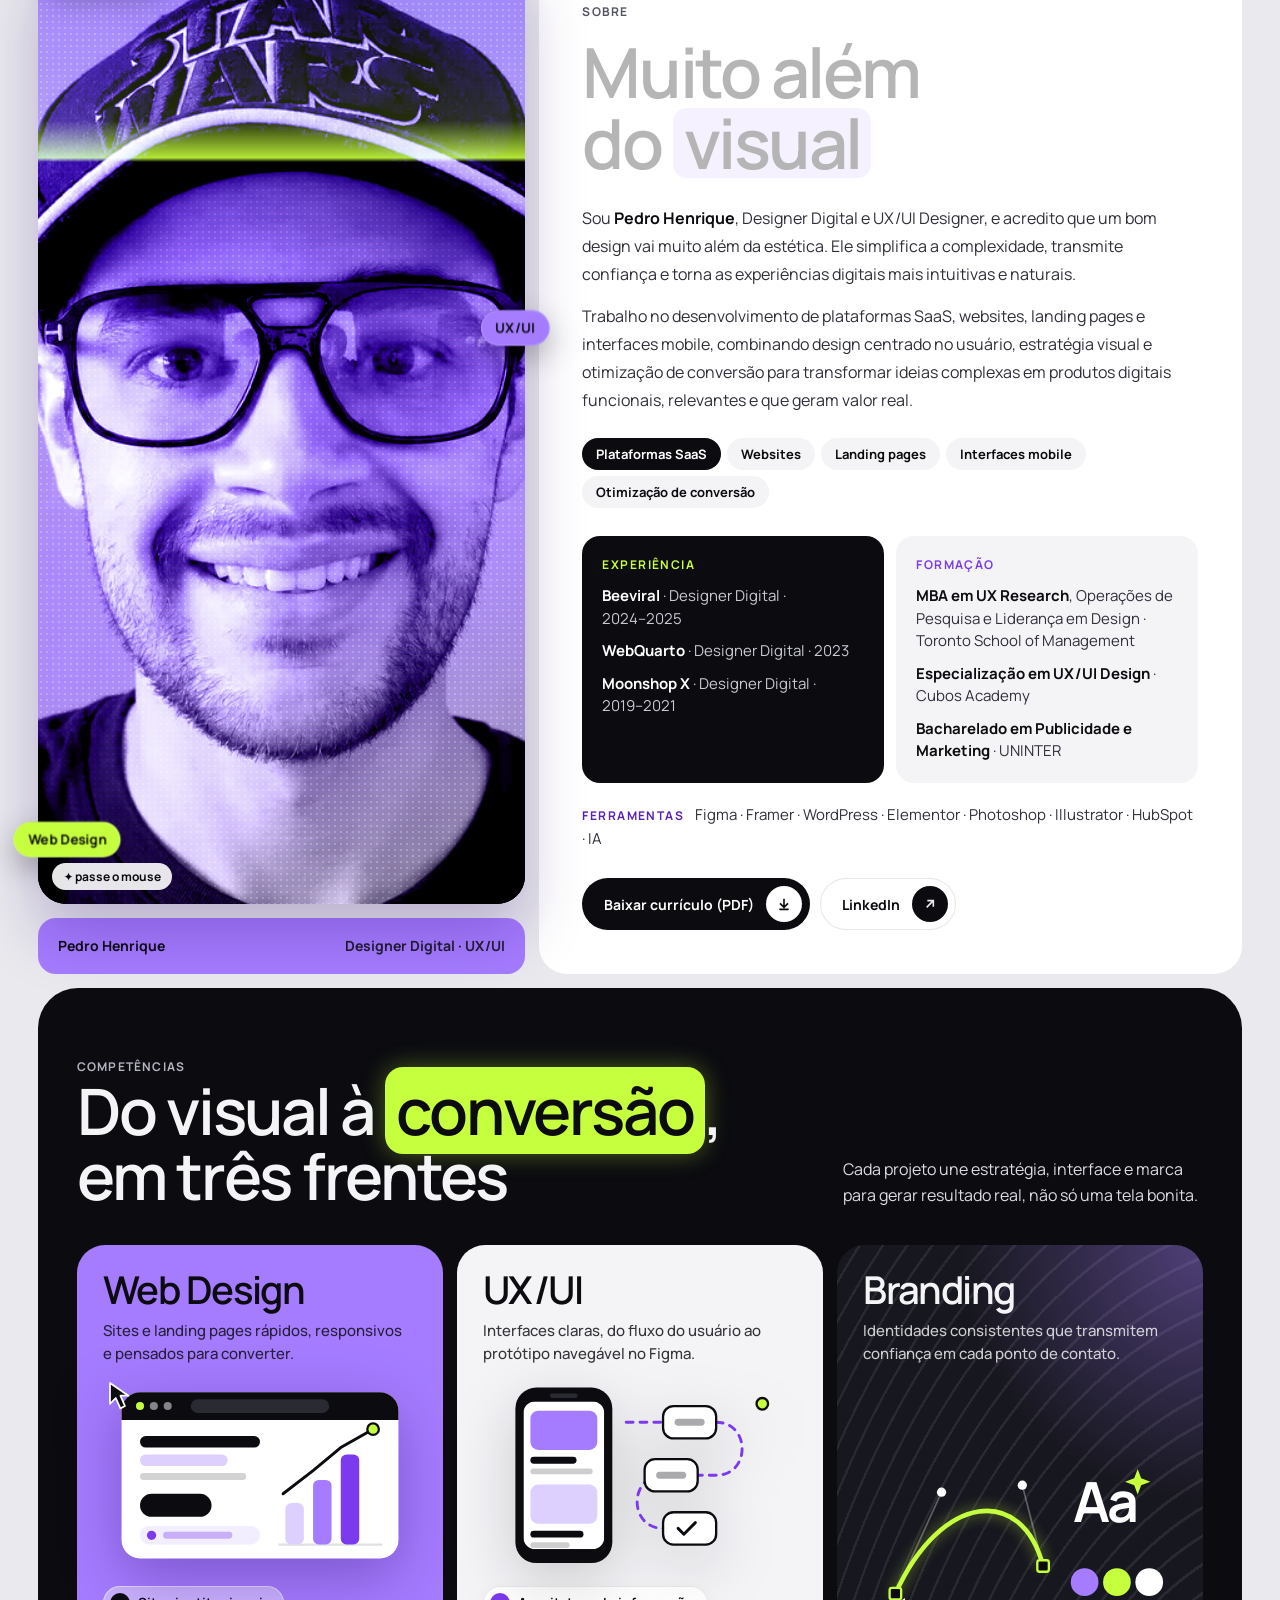
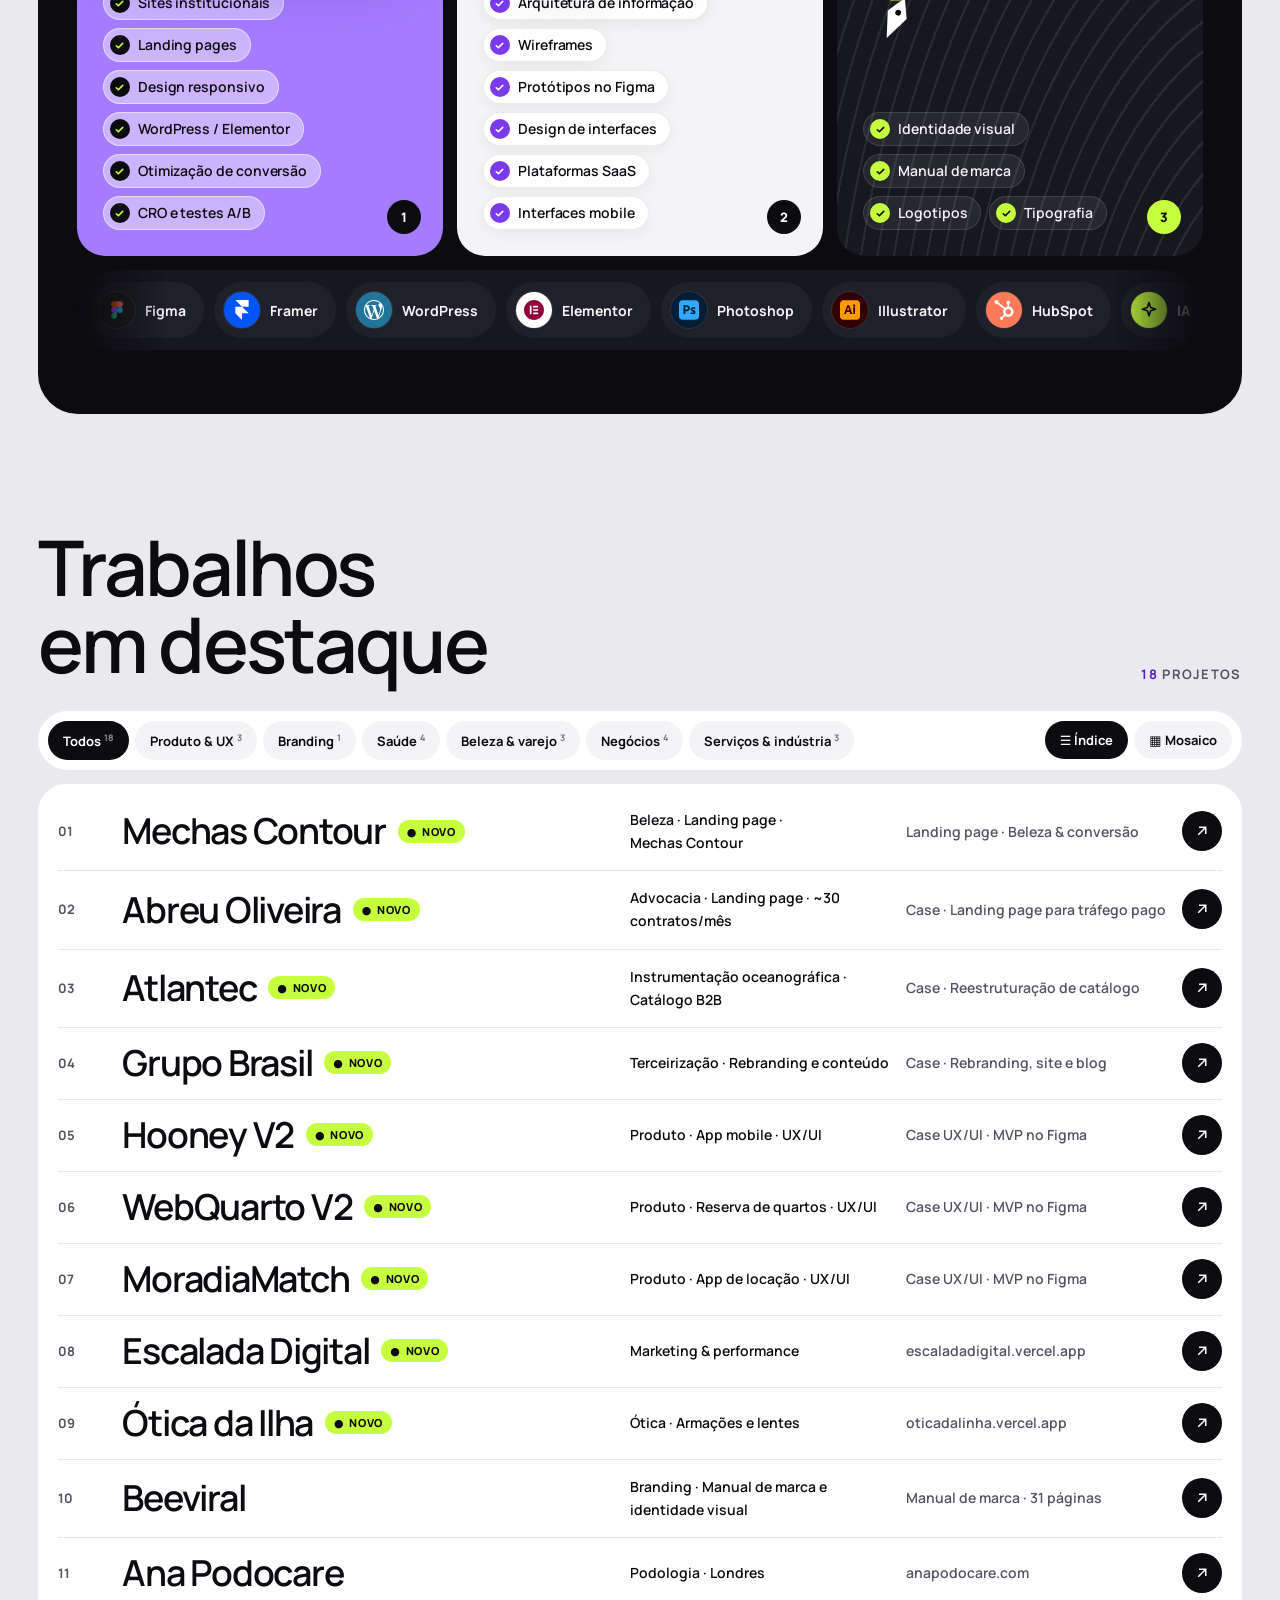
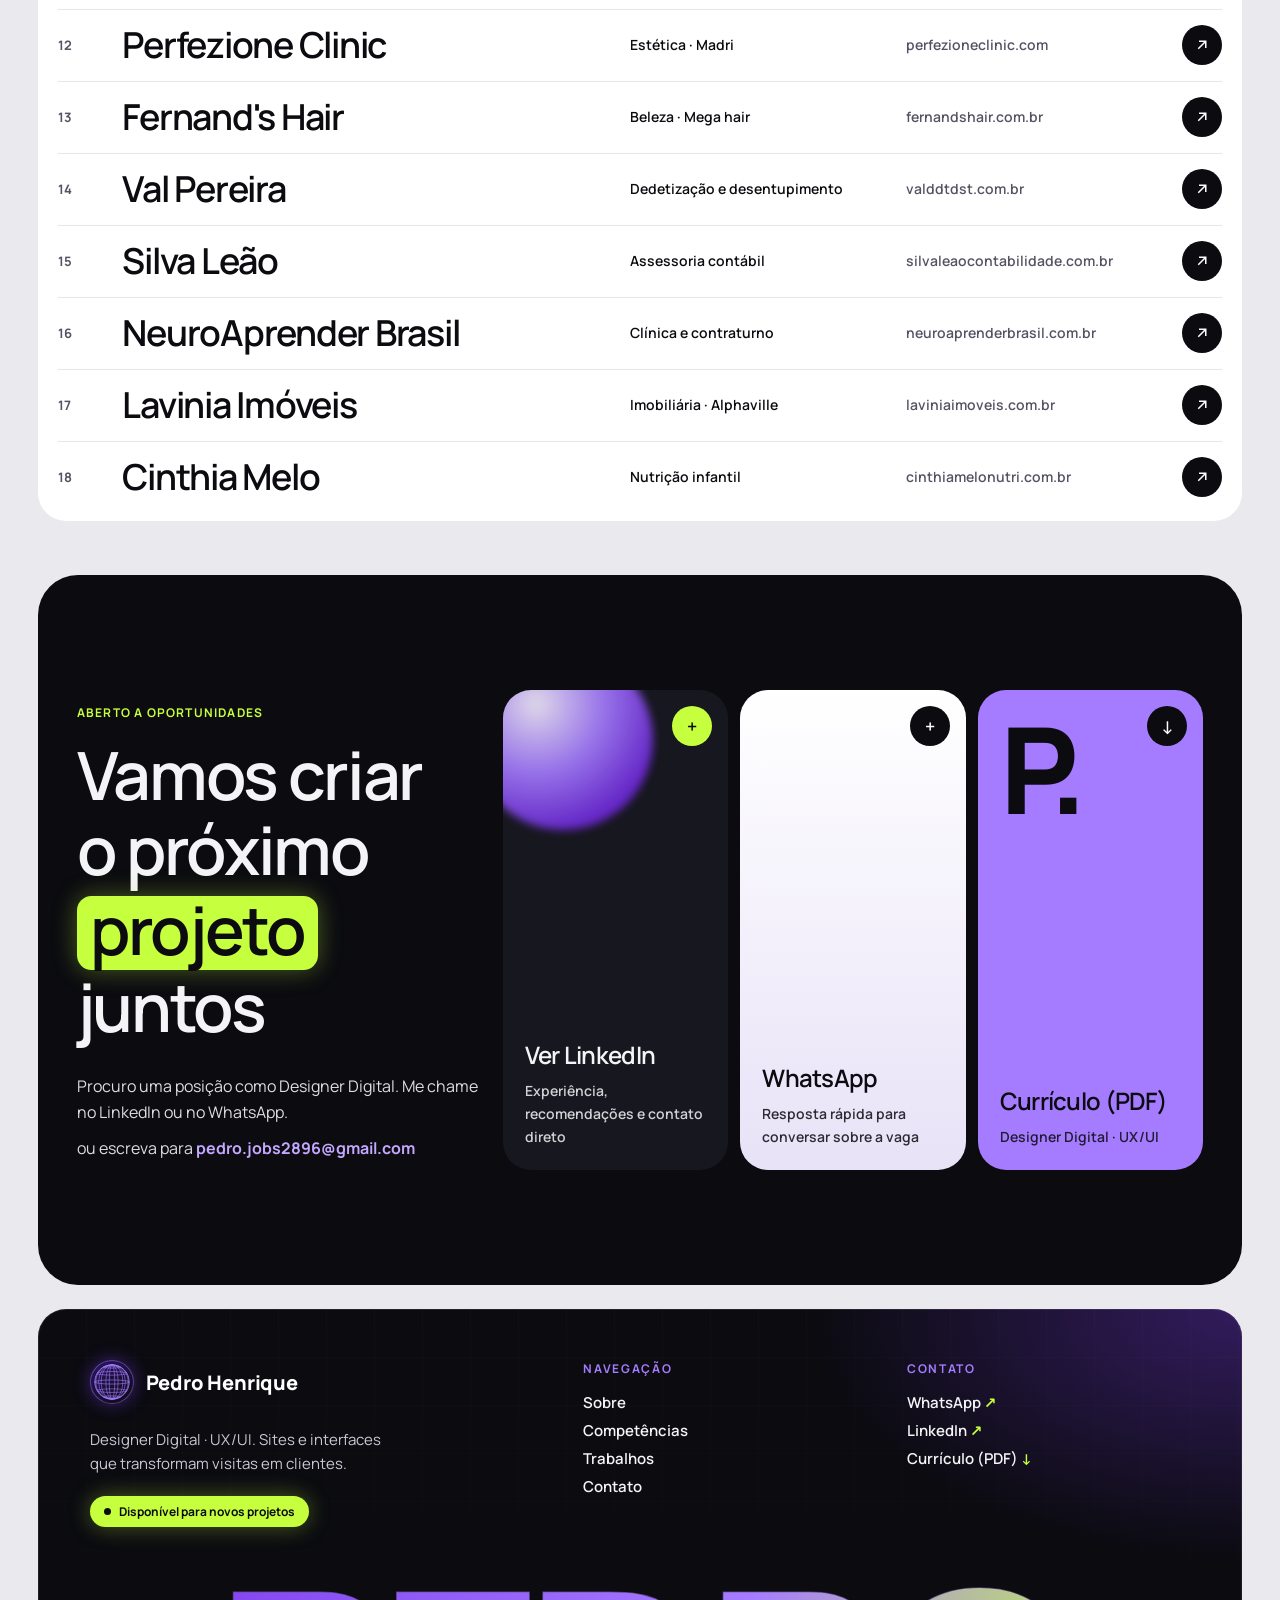
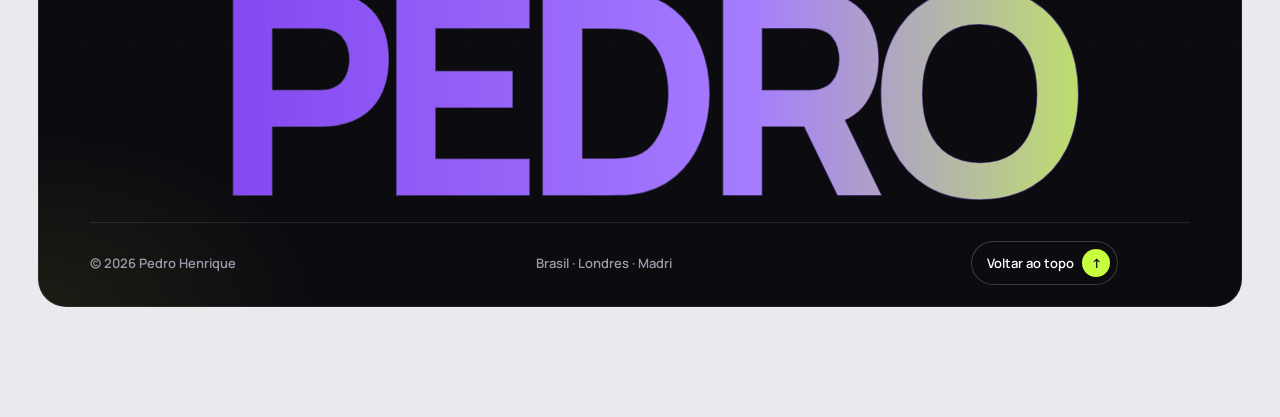
==== commit 992ab912: "Link do André Huhn legível no destaque dos cases Co-Authored-By: Claude Opus 5.5 <noreply@anthropic." ====
--- a/index.html
+++ b/index.html
@@ -8,7 +8,7 @@
 <link rel="preconnect" href="https://fonts.googleapis.com">
 <link rel="preconnect" href="https://fonts.gstatic.com" crossorigin>
 <link href="https://fonts.googleapis.com/css2?family=Manrope:wght@400;500;600;700;800&display=swap" rel="stylesheet">
-<link rel="stylesheet" href="assets/style.css?v=toc1">
+<link rel="stylesheet" href="assets/style.css?v=andre1">
 </head>
 <body>
 
@@ -449,7 +449,7 @@
   <span class="whats__label">Fale comigo</span>
 </a>
 
-<script src="assets/i18n.js?v=toc1"></script>
-<script src="assets/main.js?v=toc1"></script>
+<script src="assets/i18n.js?v=andre1"></script>
+<script src="assets/main.js?v=andre1"></script>
 </body>
 </html>
--- a/assets/style.css
+++ b/assets/style.css
@@ -1612,3 +1612,11 @@
 /* Destaque do título do case: caixa justa, sem encostar na linha de cima */
 .case__head h2 { line-height: 1.04; }
 .case__head h2 span { display: inline-block; line-height: 1; padding: .02em .16em .1em; margin-top: .1em; border-radius: .2em; }
+
+/* Link dentro do destaque lilás dos cases: escuro, em negrito e sublinhado roxo */
+.step__quote a {
+  color: #0b0b10; font-weight: 800; text-decoration: underline; text-decoration-color: var(--accent-strong);
+  text-decoration-thickness: 2px; text-underline-offset: 4px; transition: color .2s, text-decoration-color .2s;
+}
+.step__quote a b { font-weight: 800; color: var(--accent-strong); text-decoration: none; display: inline-block; }
+.step__quote a:hover { color: var(--accent-strong); }
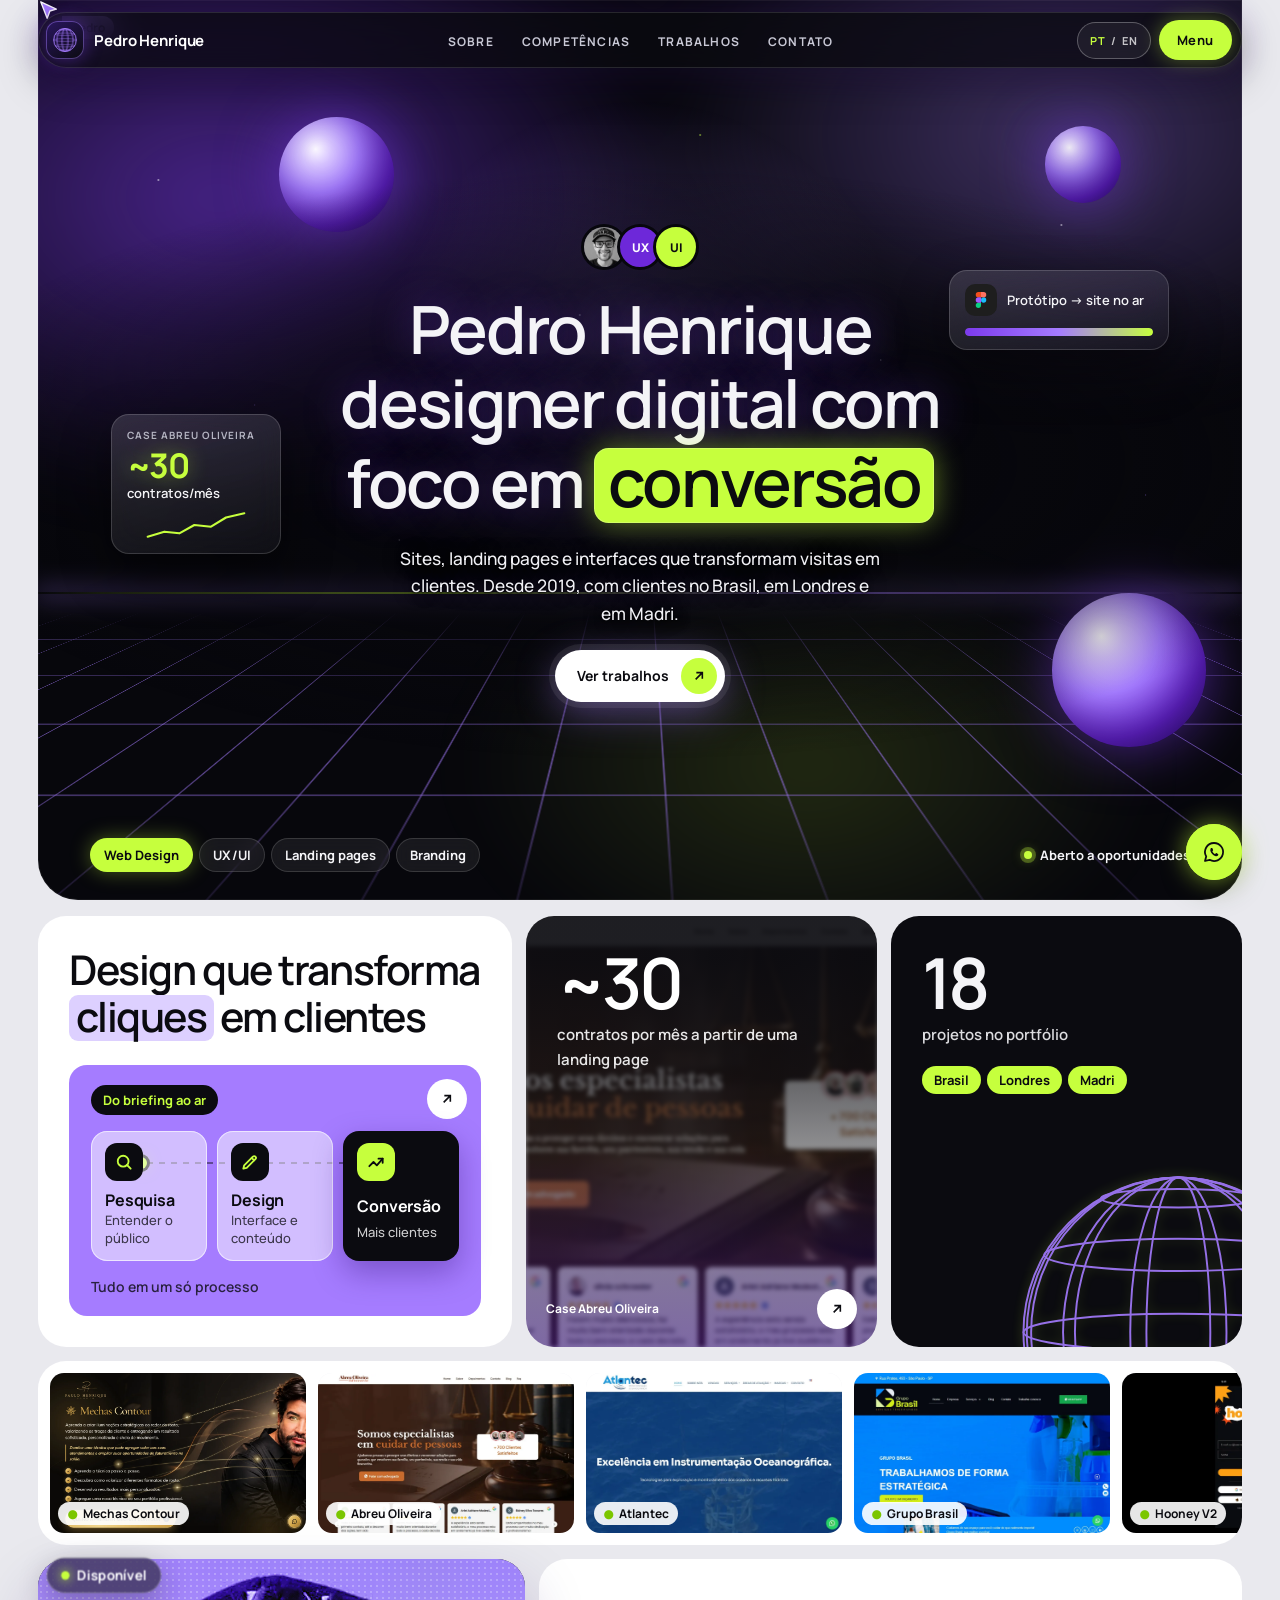
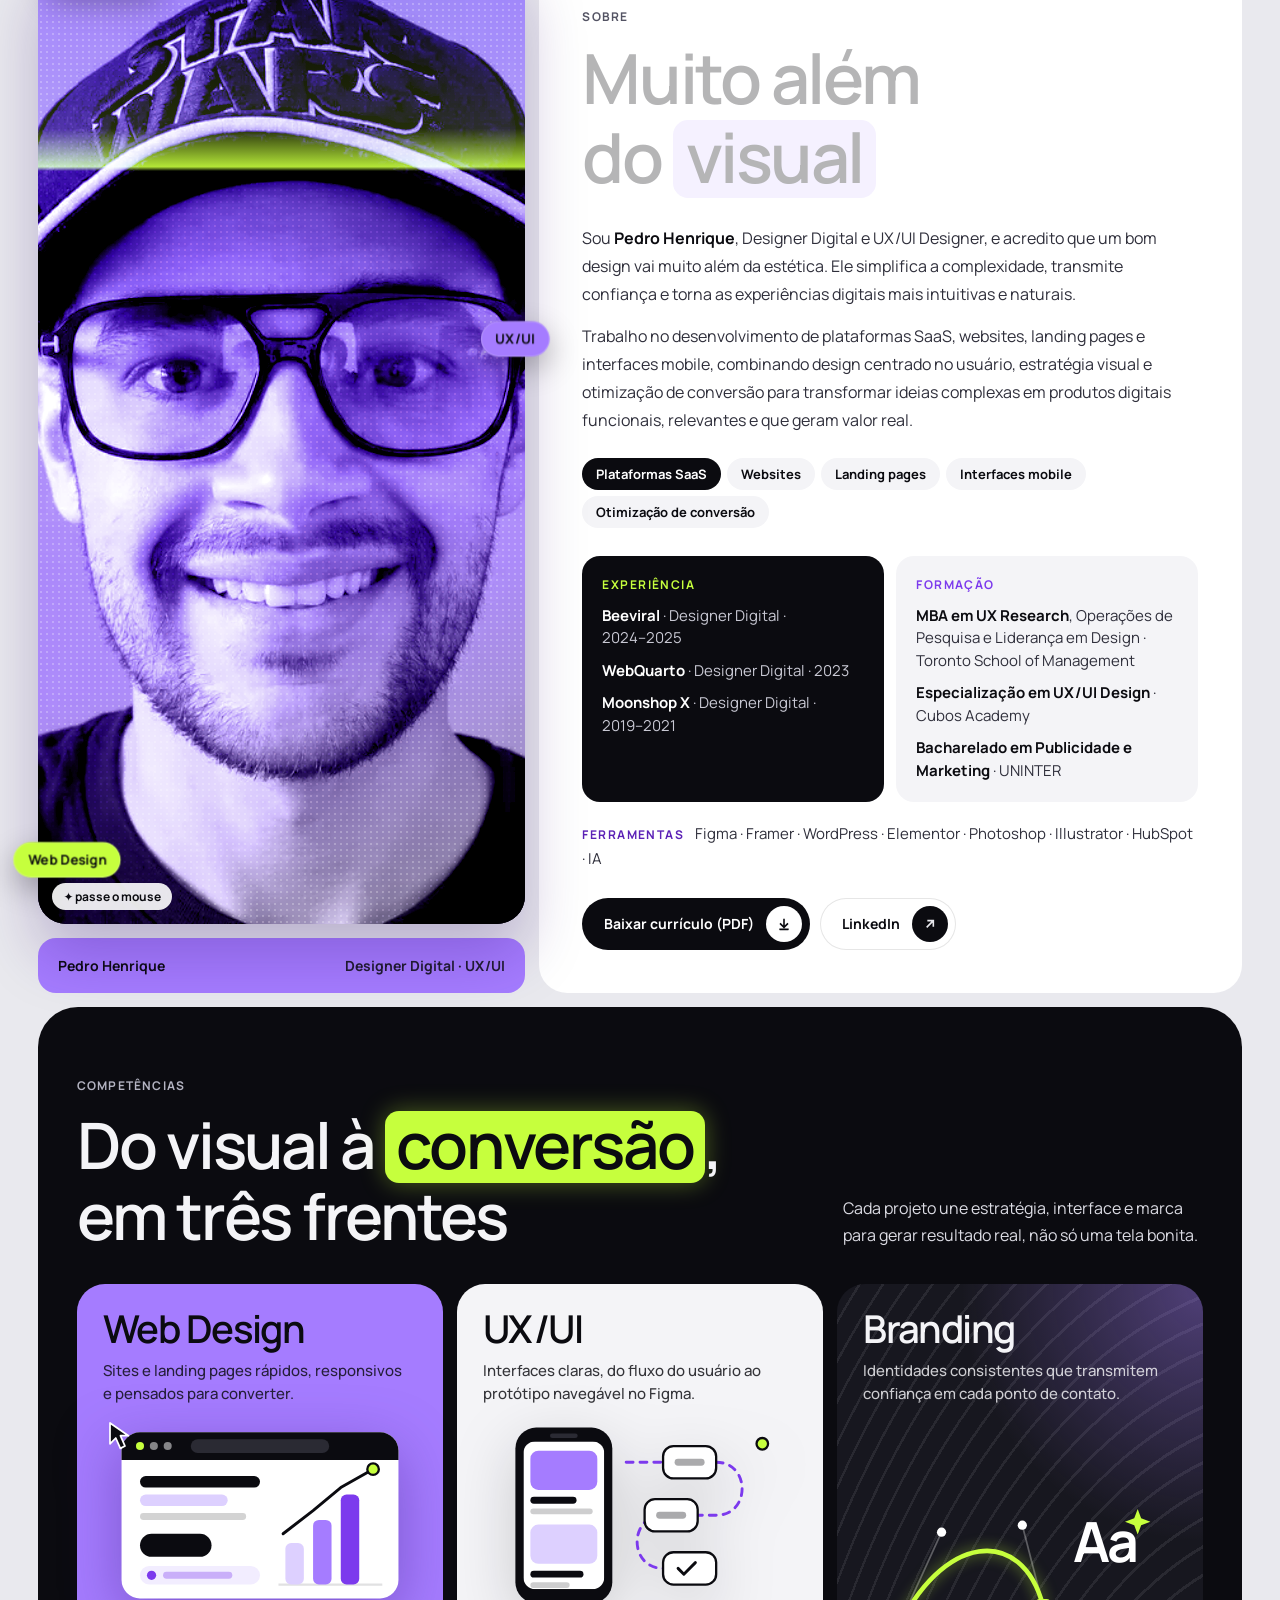
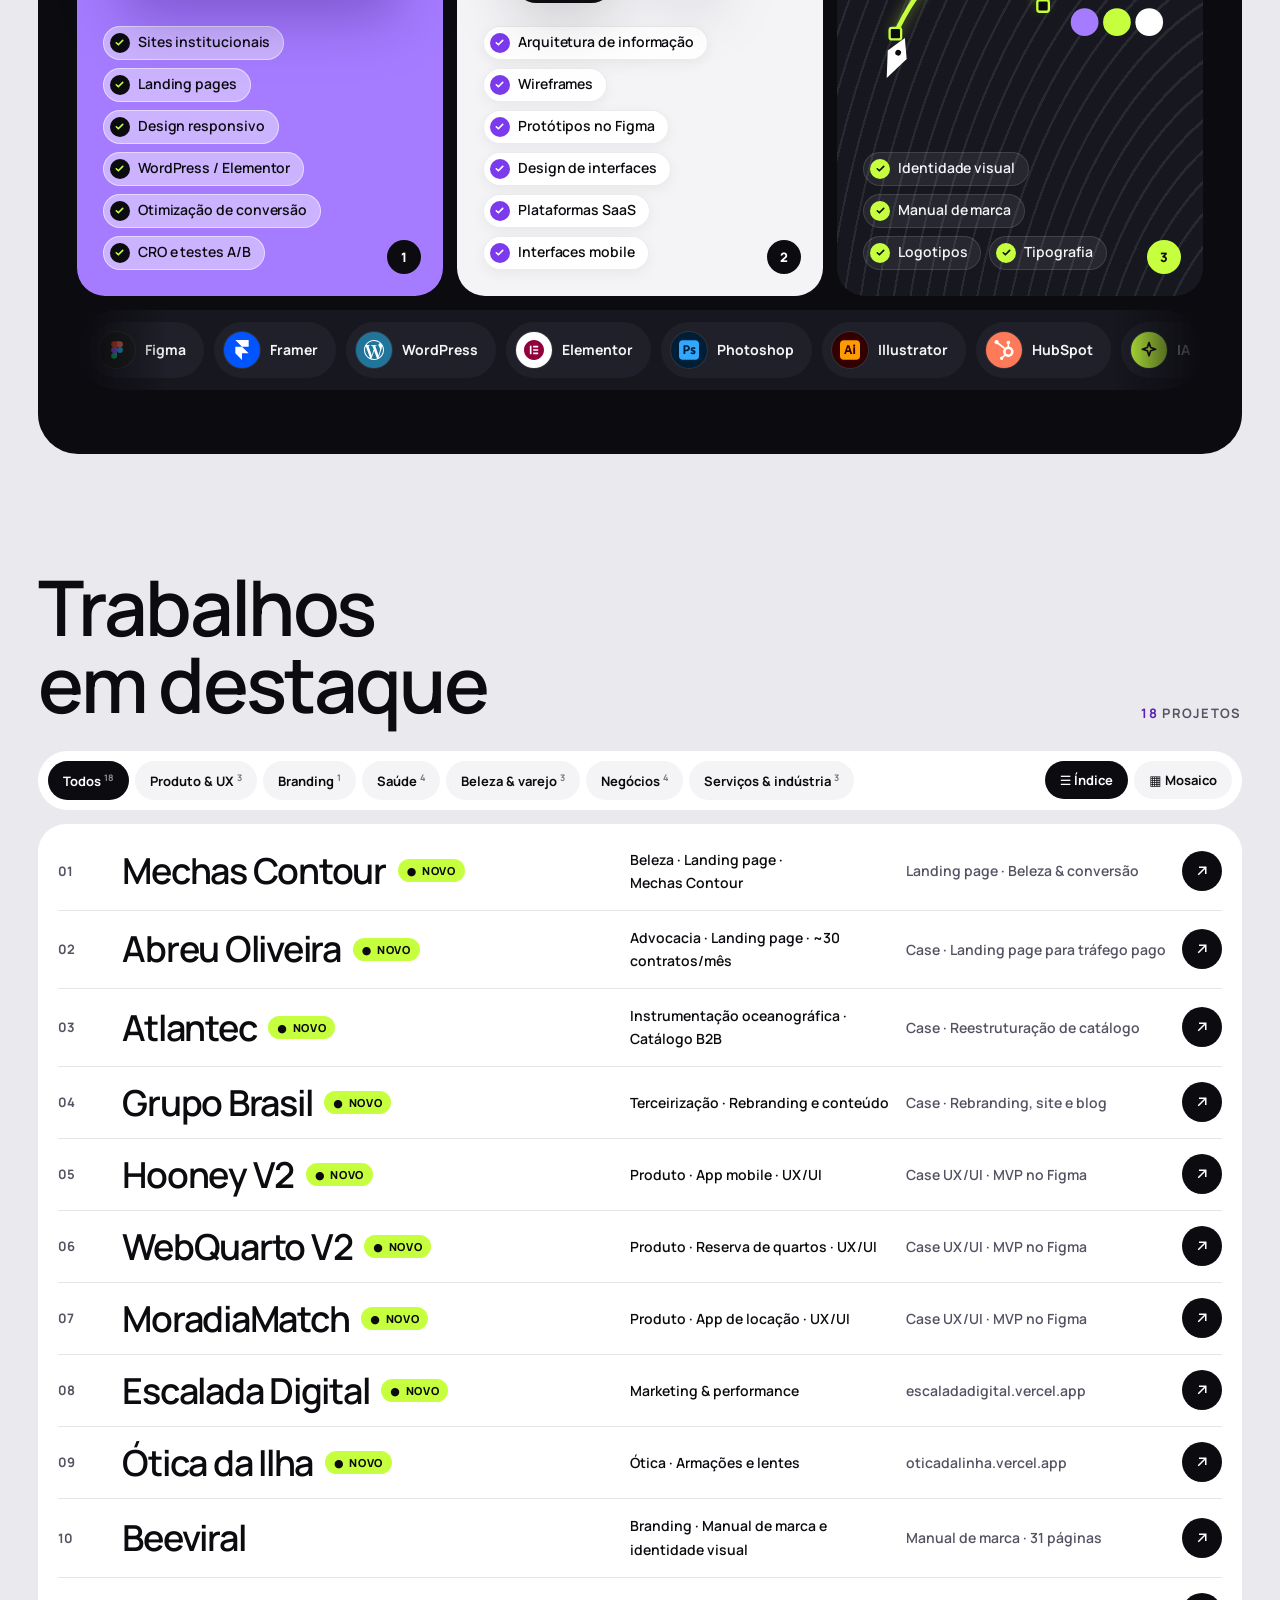
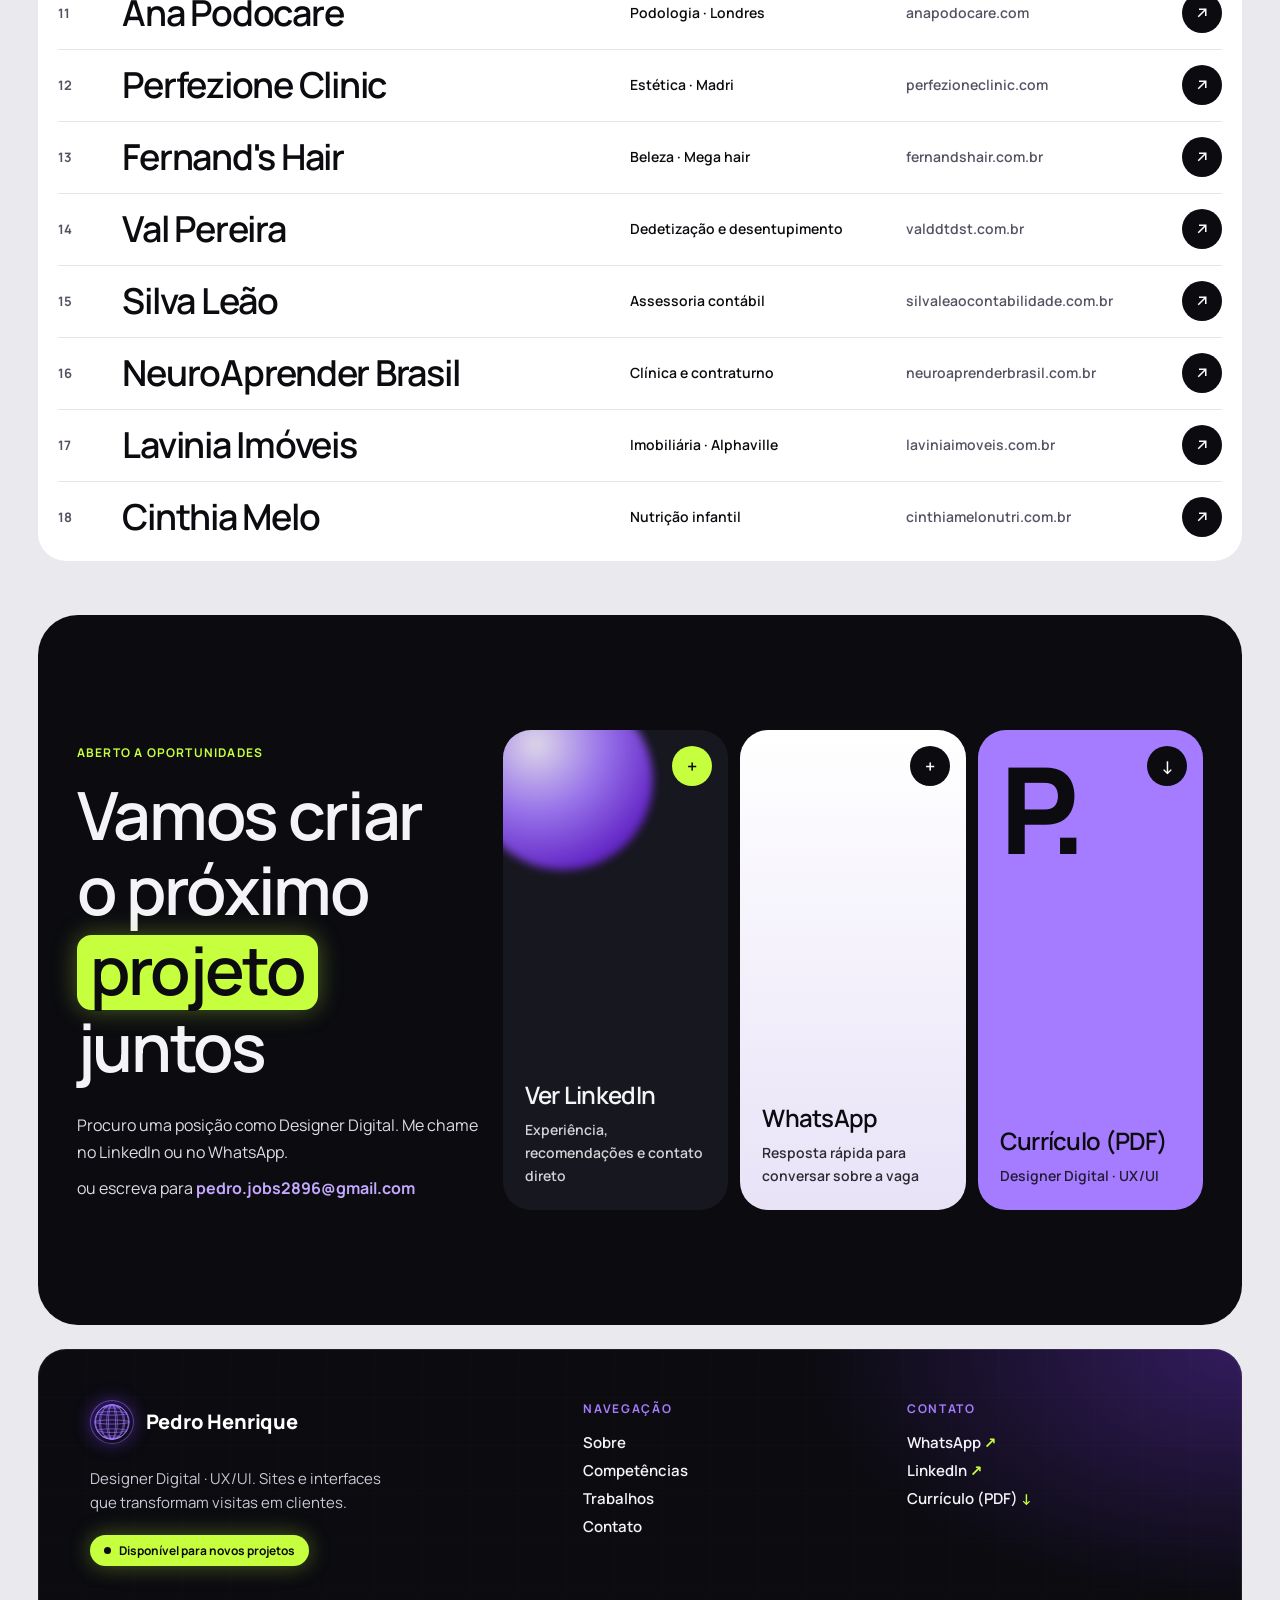
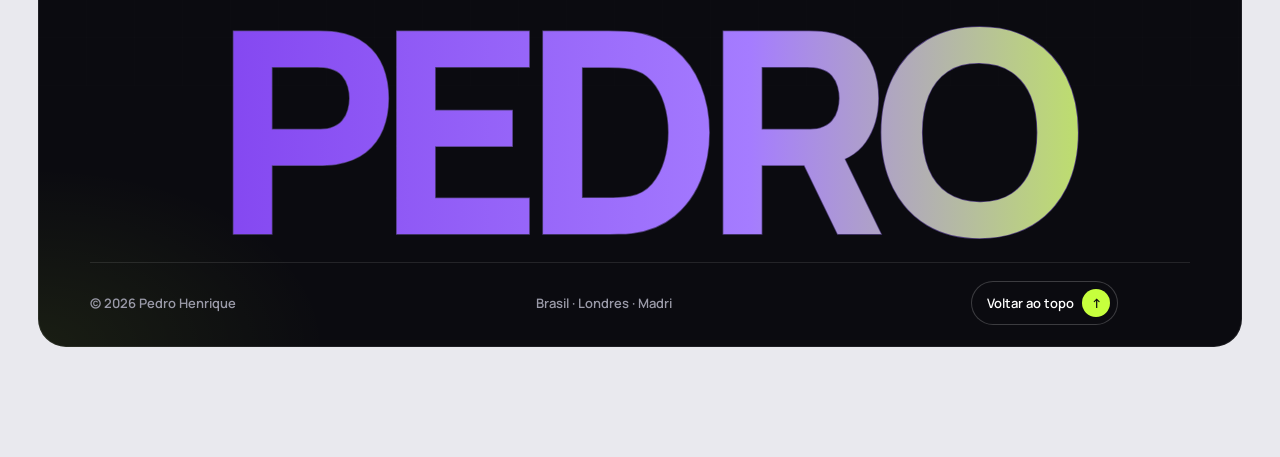
==== commit fd798874: "Varredura de contraste e sobreposição em todo o site Co-Authored-By: Claude Opus 5.5 <noreply@anthro" ====
--- a/index.html
+++ b/index.html
@@ -8,7 +8,7 @@
 <link rel="preconnect" href="https://fonts.googleapis.com">
 <link rel="preconnect" href="https://fonts.gstatic.com" crossorigin>
 <link href="https://fonts.googleapis.com/css2?family=Manrope:wght@400;500;600;700;800&display=swap" rel="stylesheet">
-<link rel="stylesheet" href="assets/style.css?v=andre1">
+<link rel="stylesheet" href="assets/style.css?v=a11y1">
 </head>
 <body>
 
@@ -207,7 +207,7 @@
     <div class="services__head">
       <div>
         <span class="label">Competências</span>
-        <h2 id="comp-title">Do visual à <mark>conversão</mark>, em três frentes</h2>
+        <h2 id="comp-title">Do visual à <span class="nowrap"><mark>conversão</mark>,</span> em três frentes</h2>
       </div>
       <p>Cada projeto une estratégia, interface e marca para gerar resultado real, não só uma tela bonita.</p>
     </div>
@@ -449,7 +449,7 @@
   <span class="whats__label">Fale comigo</span>
 </a>
 
-<script src="assets/i18n.js?v=andre1"></script>
-<script src="assets/main.js?v=andre1"></script>
+<script src="assets/i18n.js?v=a11y1"></script>
+<script src="assets/main.js?v=a11y1"></script>
 </body>
 </html>
--- a/assets/style.css
+++ b/assets/style.css
@@ -1620,3 +1620,23 @@
 }
 .step__quote a b { font-weight: 800; color: var(--accent-strong); text-decoration: none; display: inline-block; }
 .step__quote a:hover { color: var(--accent-strong); }
+
+/* =====================================================================
+   Varredura de contraste e sobreposição
+   ===================================================================== */
+/* Idioma inativo (PT/EN) legível na barra escura */
+.nav__lang span { opacity: .75; }
+.nav__lang span.is-active { opacity: 1; }
+/* "Carregando…" dos protótipos legível no fundo escuro */
+.proto__loading { color: #c9c9d6; }
+/* Letras gigantes decorativas não bloqueiam cliques nem cobrem os textos vizinhos */
+.footer__name, .cta__mark, .next-case__name { pointer-events: none; }
+.footer__bottom, .footer__grid { position: relative; z-index: 1; }
+/* Respiro entre rótulos e títulos grandes */
+.next-case .label { display: block; margin-bottom: 8px; }
+.services__head .label { display: inline-block; margin-bottom: 10px; }
+/* Destaques em títulos grandes: caixa justa ao texto, sem cortar letras da linha de cima */
+h1 mark, h2 mark, .about__title .word:last-child {
+  display: inline-block; line-height: 1; padding: .02em .18em .1em; margin-top: .1em; border-radius: .22em;
+}
+.nowrap { white-space: nowrap; }
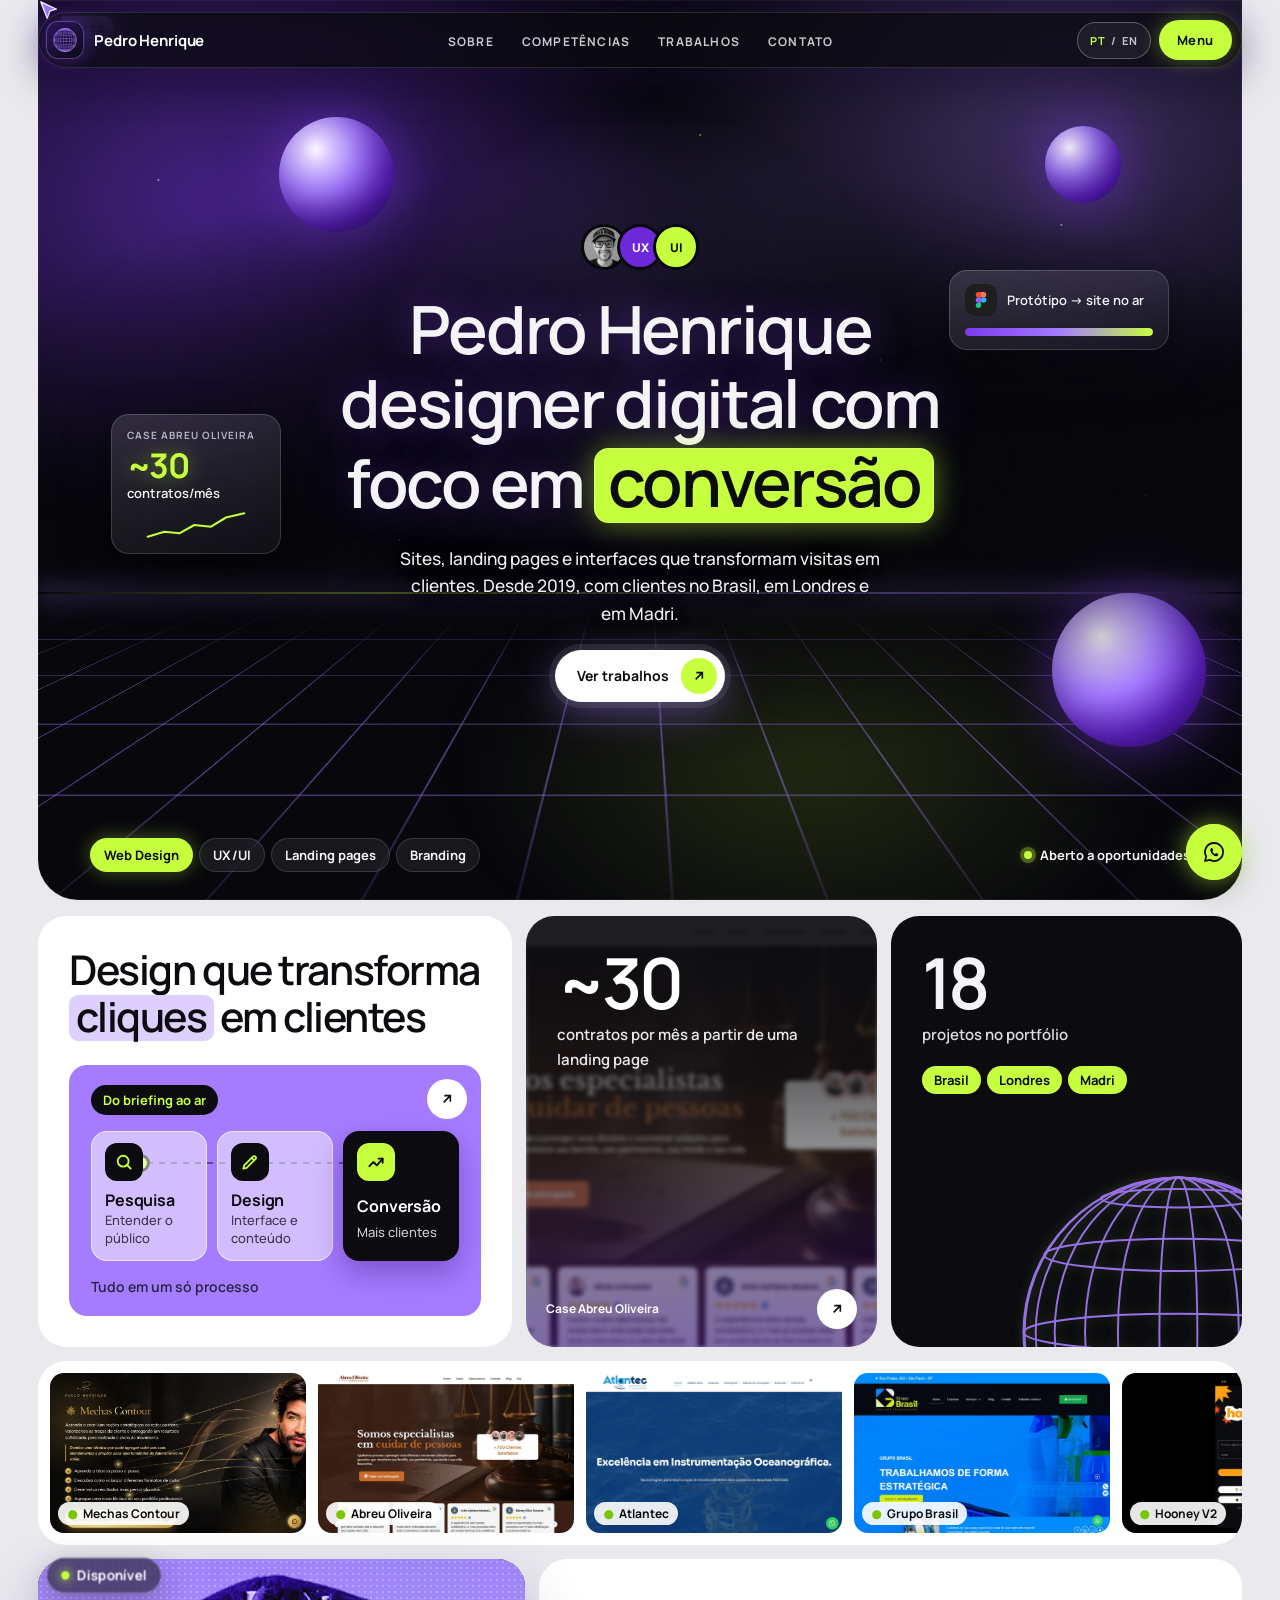
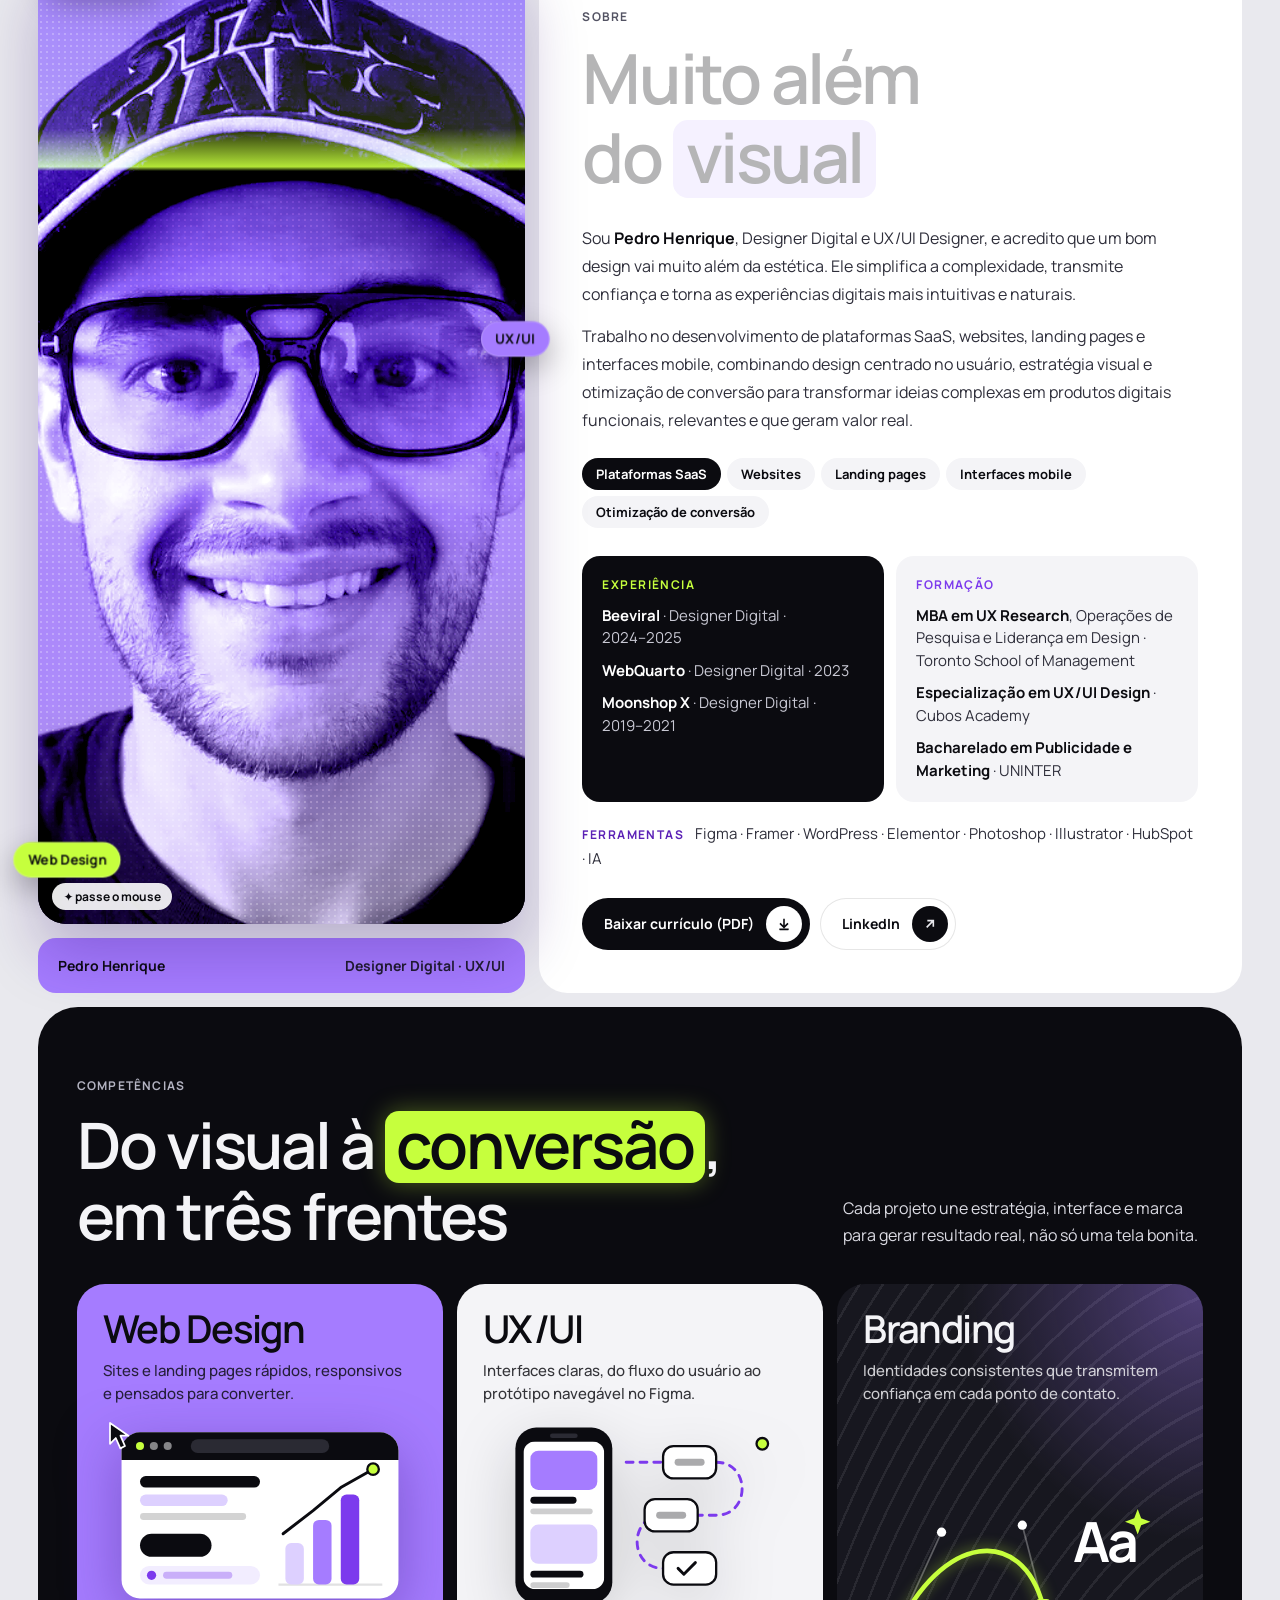
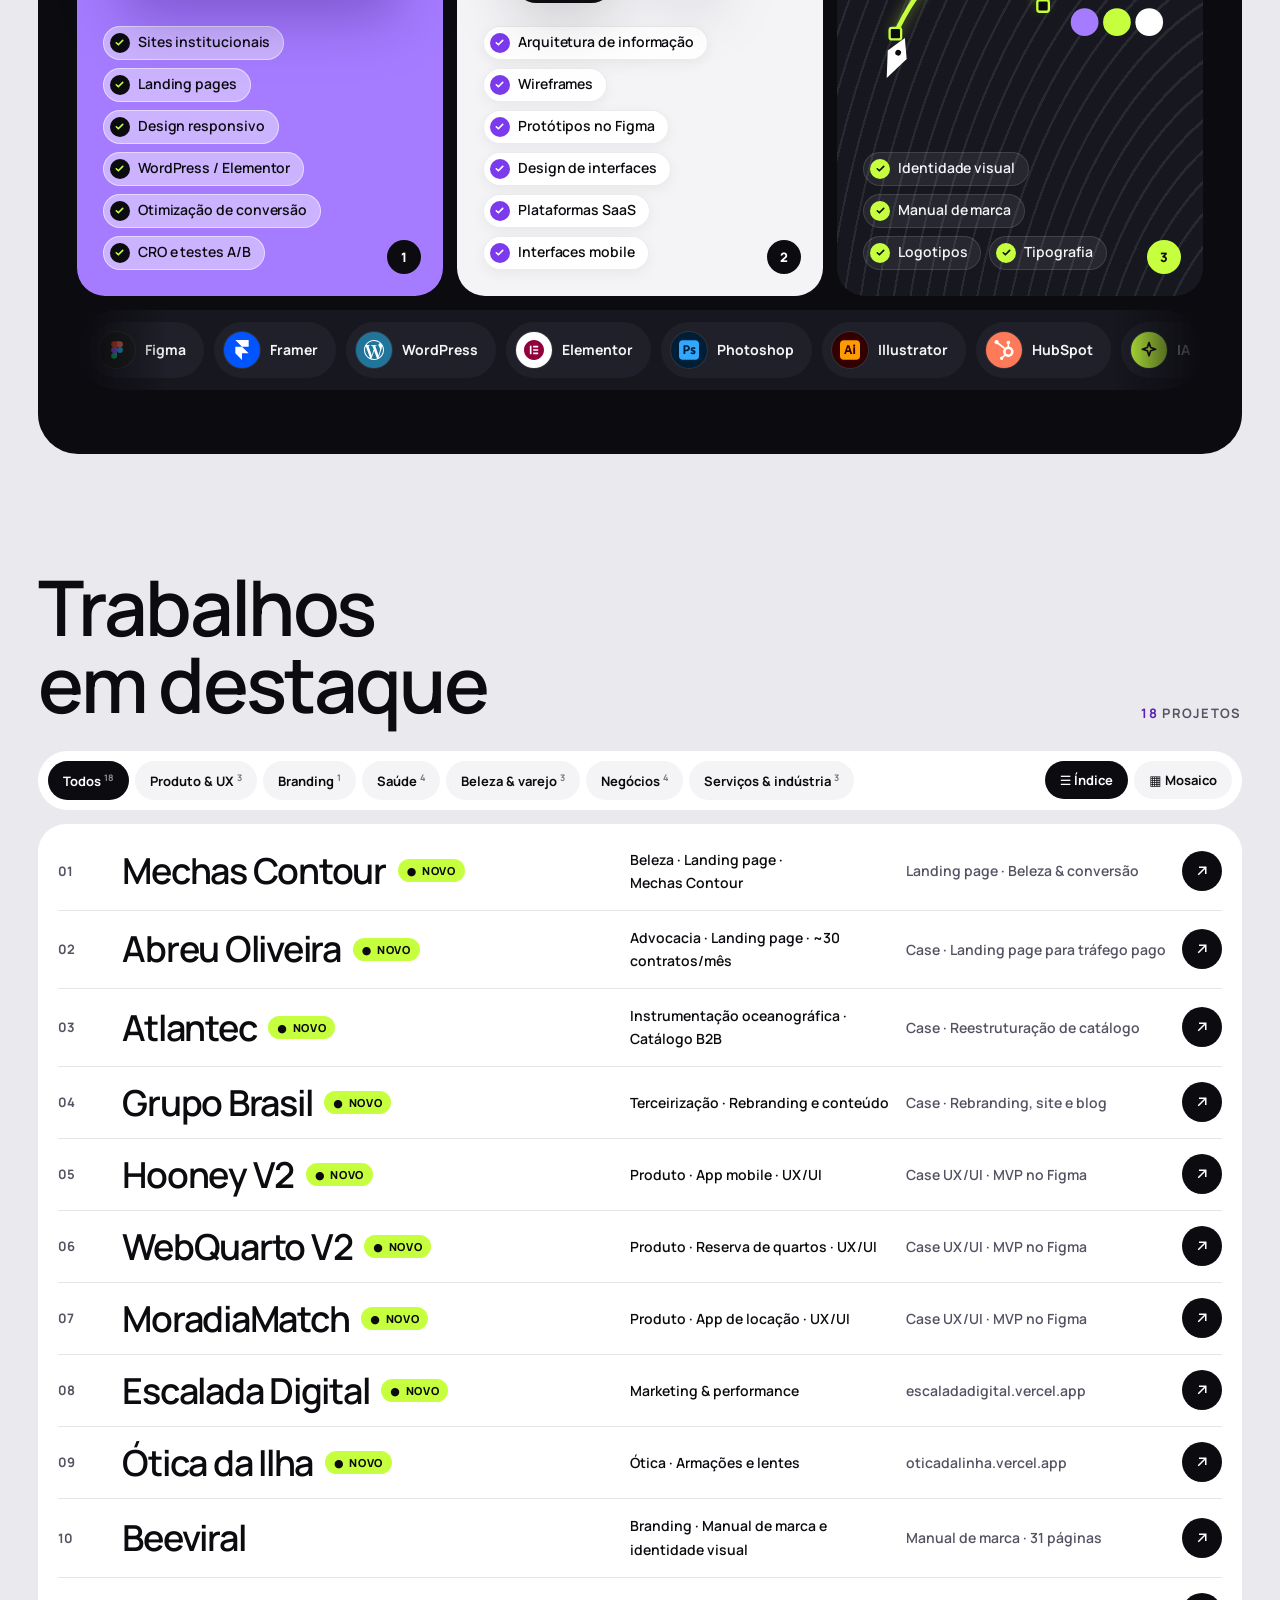
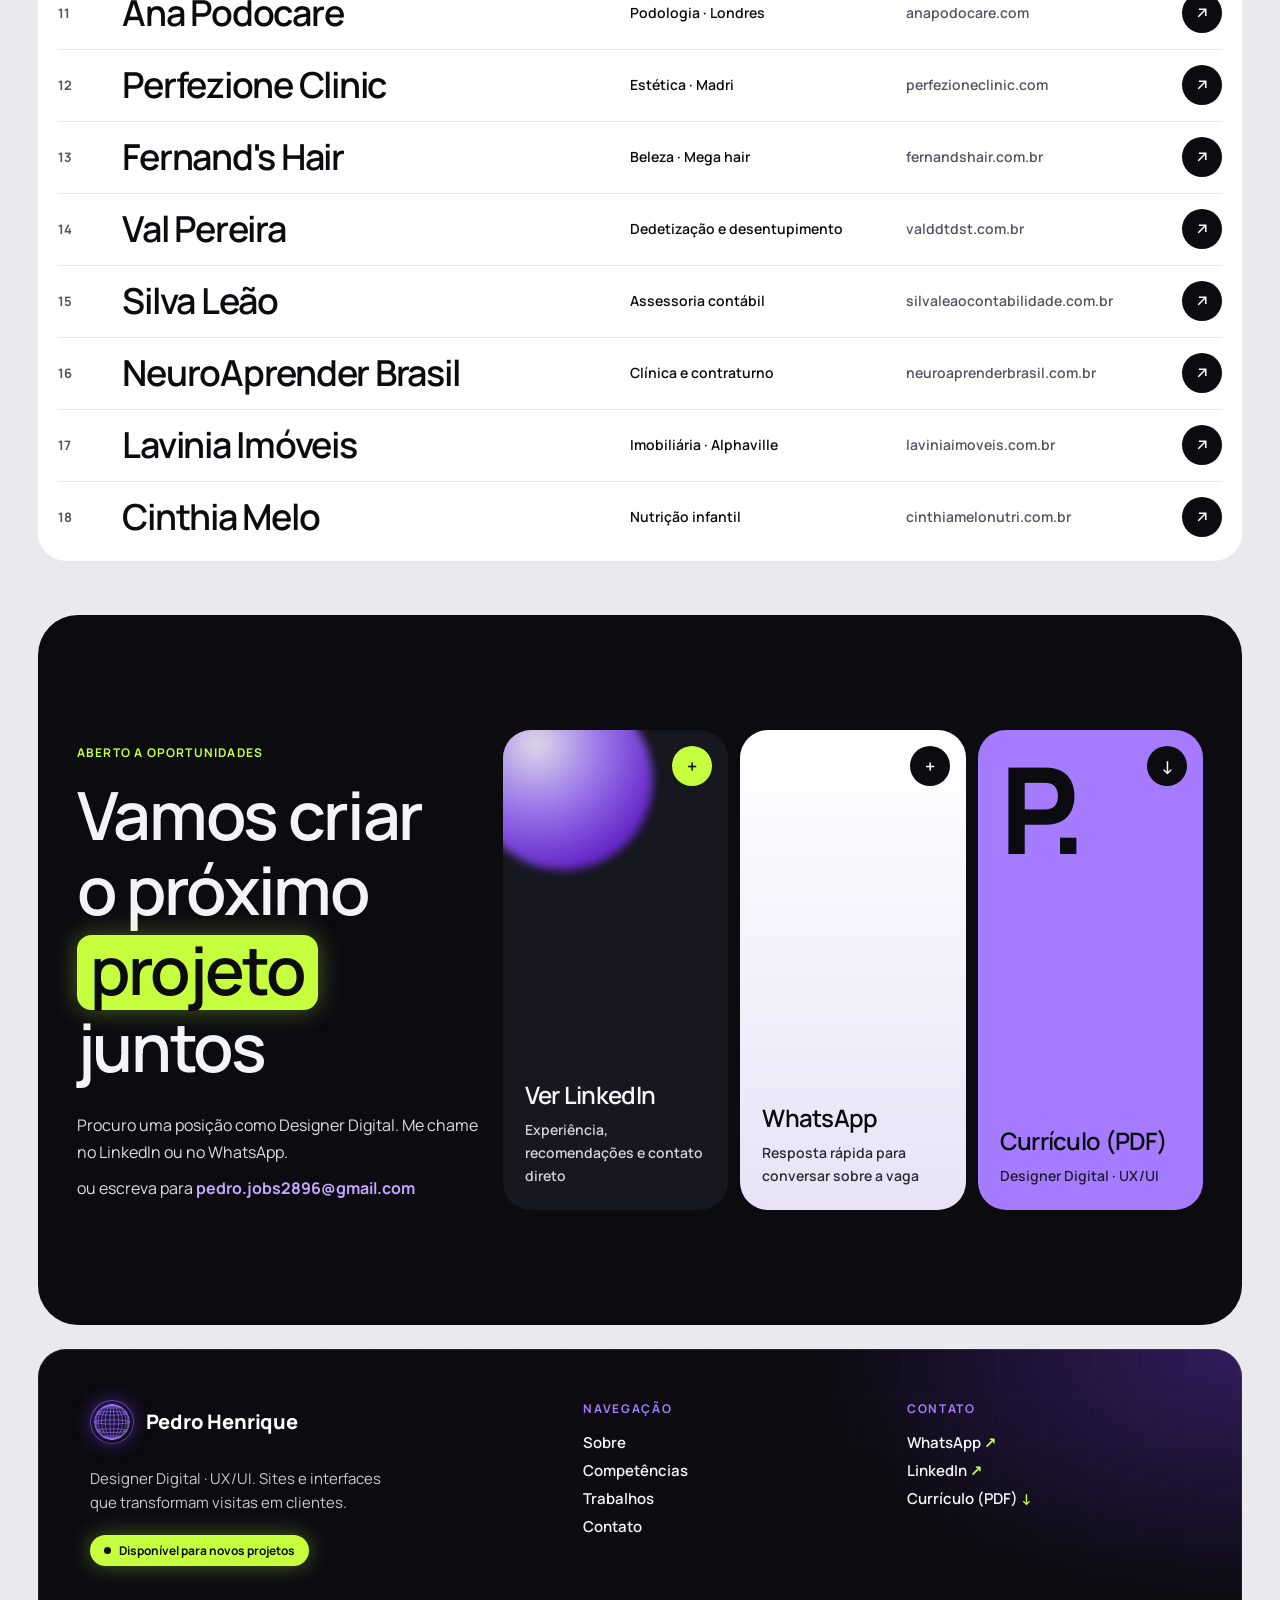
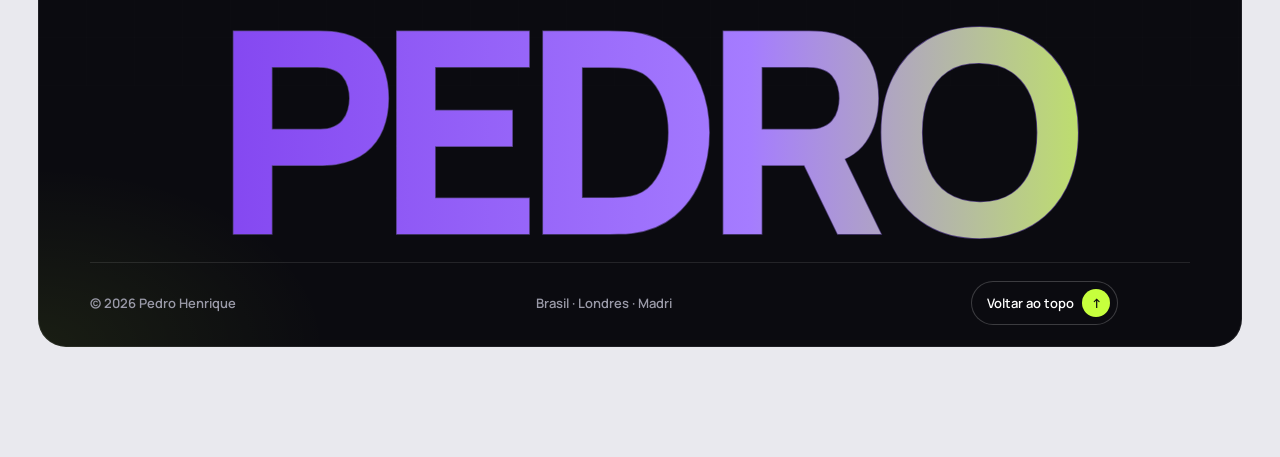
==== commit d441fcd2: "Adiciona favicon (globo roxo com linha neon) em todas as páginas Co-Authored-By: Claude Opus 5.5 <no" ====
--- a/index.html
+++ b/index.html
@@ -8,6 +8,10 @@
 <link rel="preconnect" href="https://fonts.googleapis.com">
 <link rel="preconnect" href="https://fonts.gstatic.com" crossorigin>
 <link href="https://fonts.googleapis.com/css2?family=Manrope:wght@400;500;600;700;800&display=swap" rel="stylesheet">
+<link rel="icon" href="favicon.svg" type="image/svg+xml">
+<link rel="icon" href="favicon-32.png" sizes="32x32" type="image/png">
+<link rel="apple-touch-icon" href="apple-touch-icon.png">
+<meta name="theme-color" content="#0b0b10">
 <link rel="stylesheet" href="assets/style.css?v=a11y1">
 </head>
 <body>
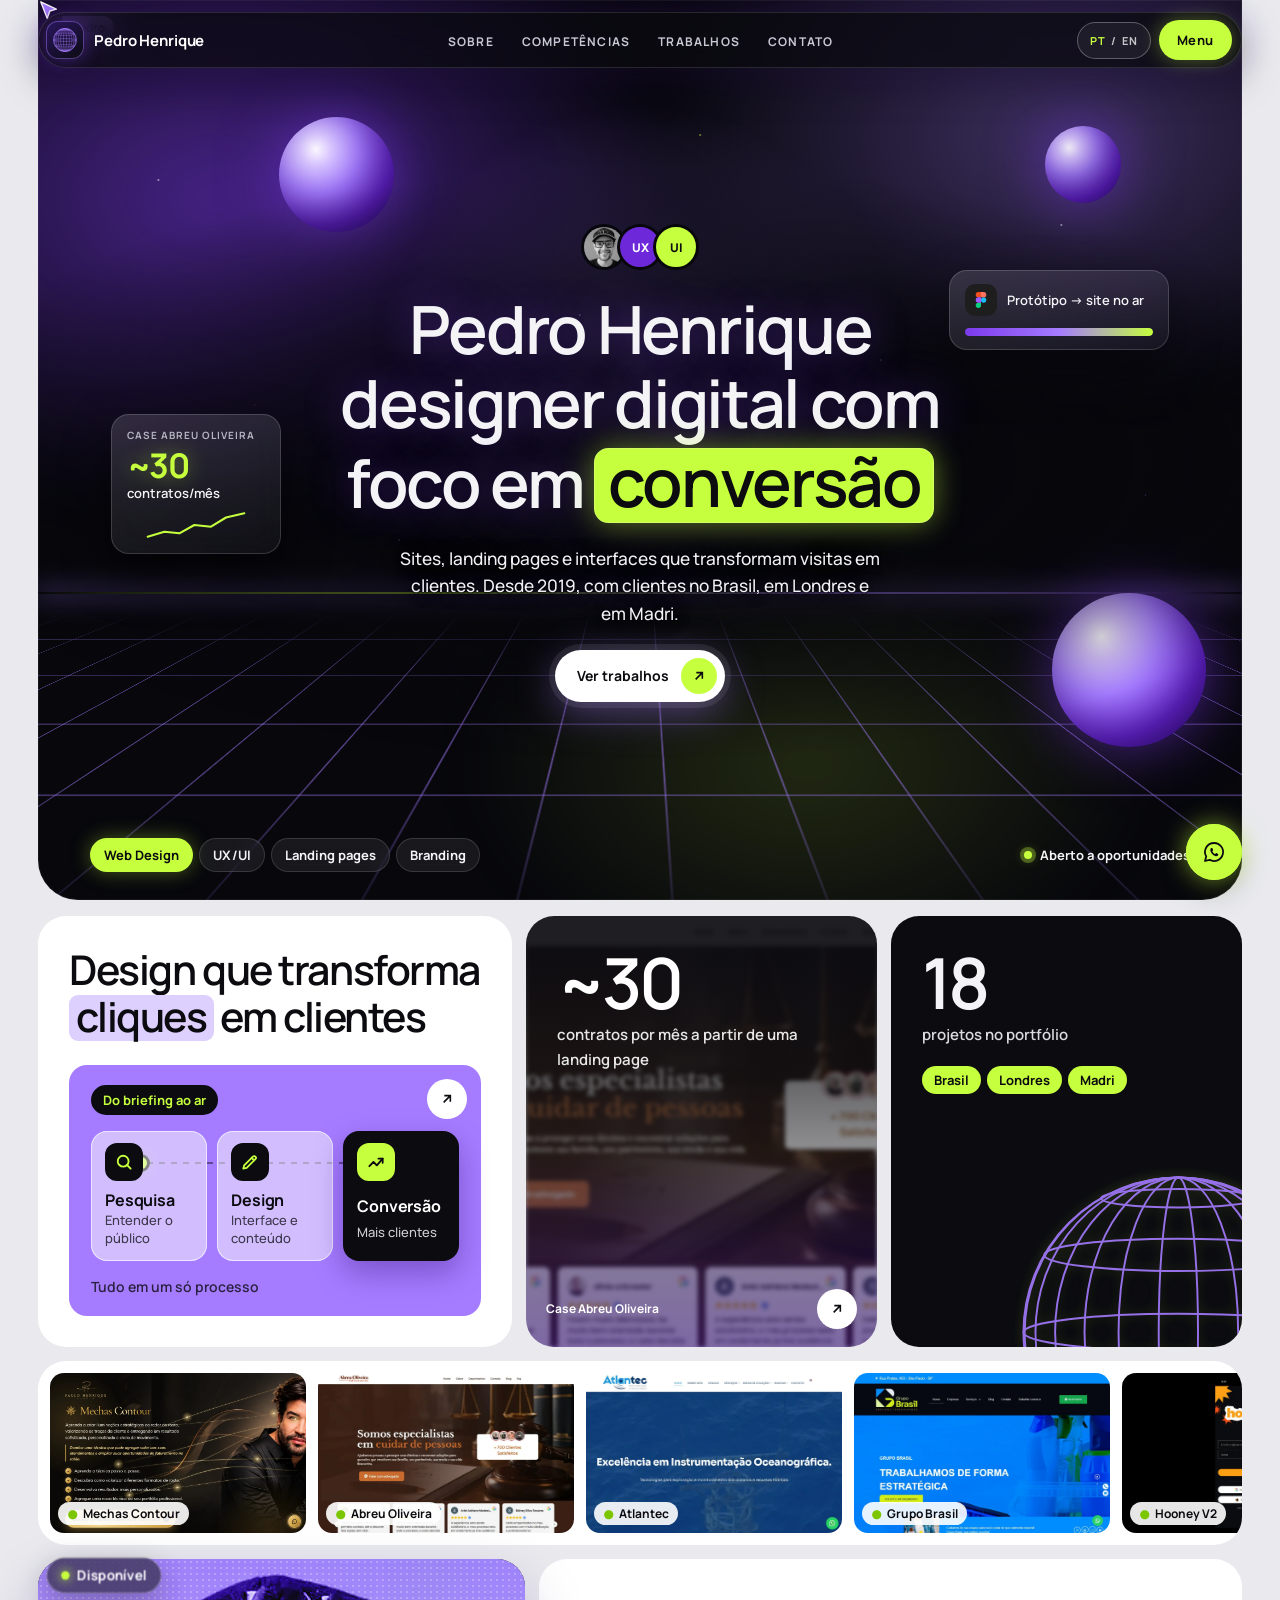
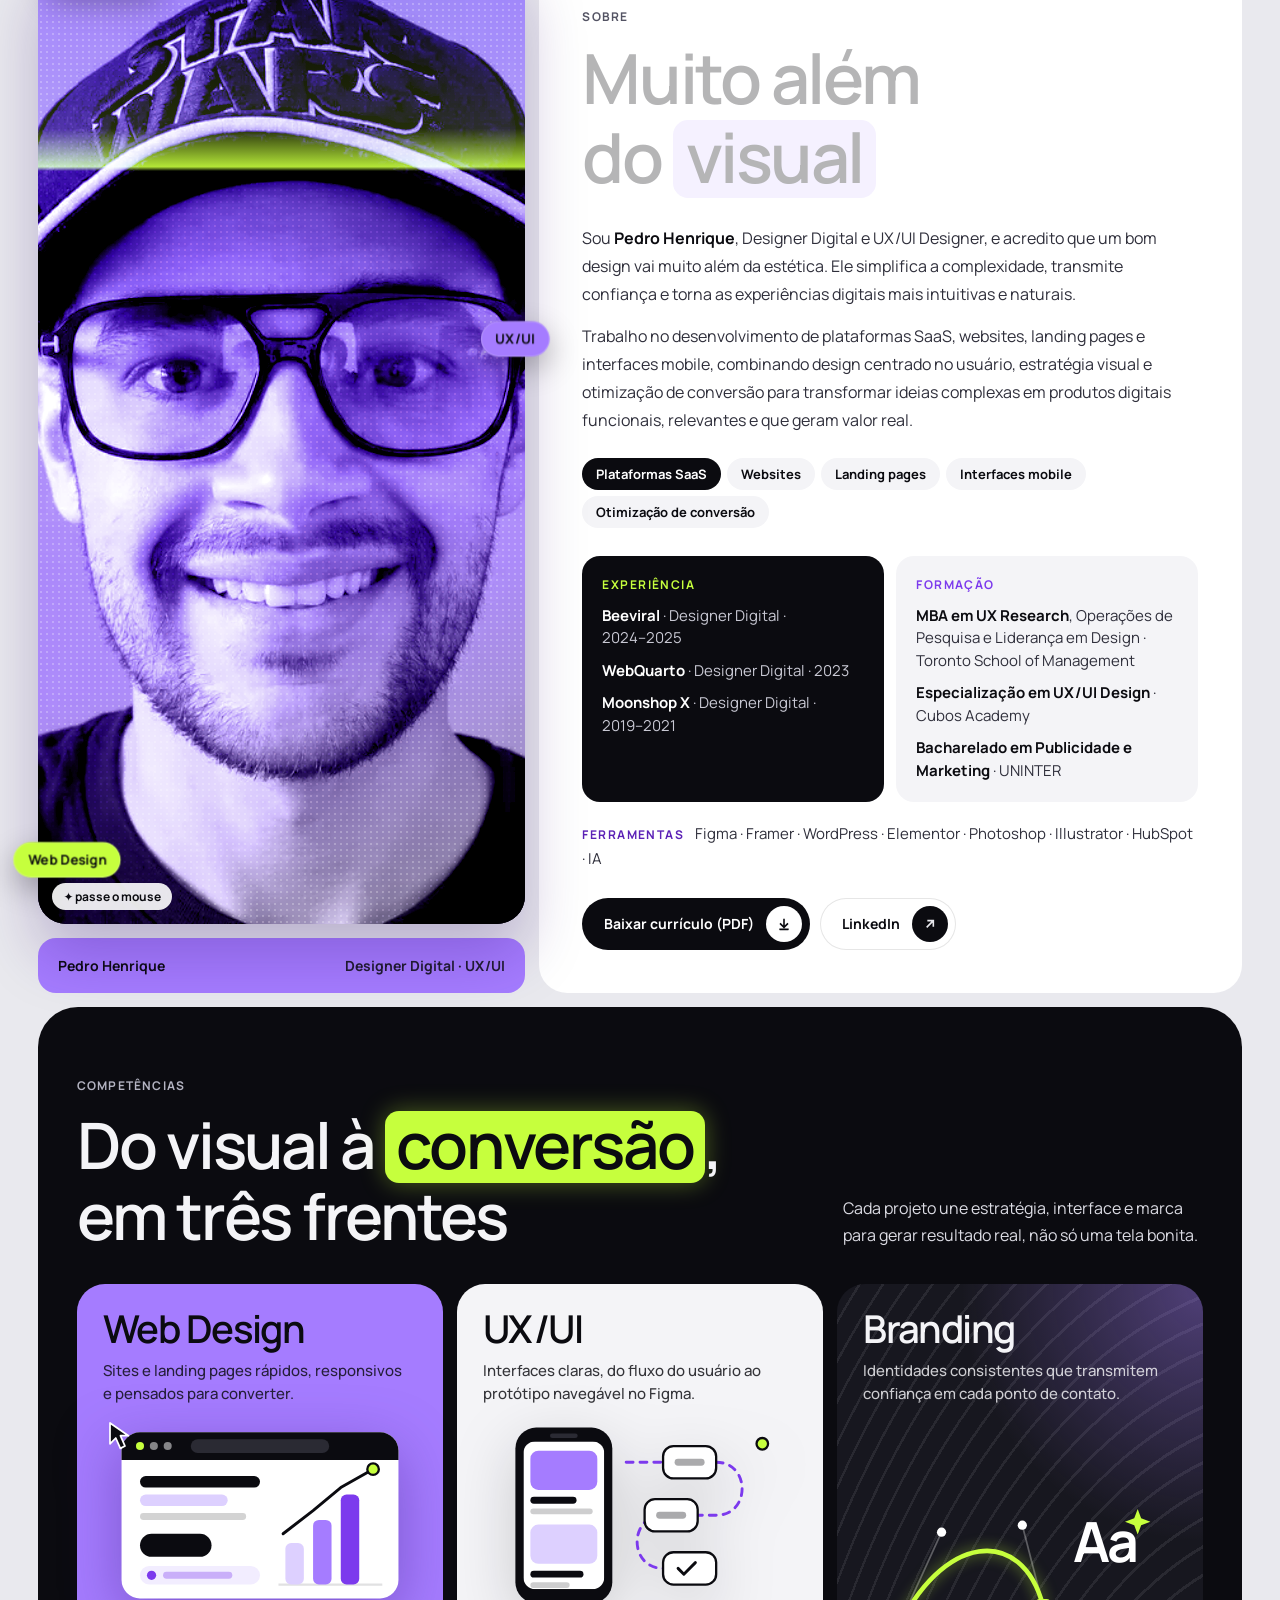
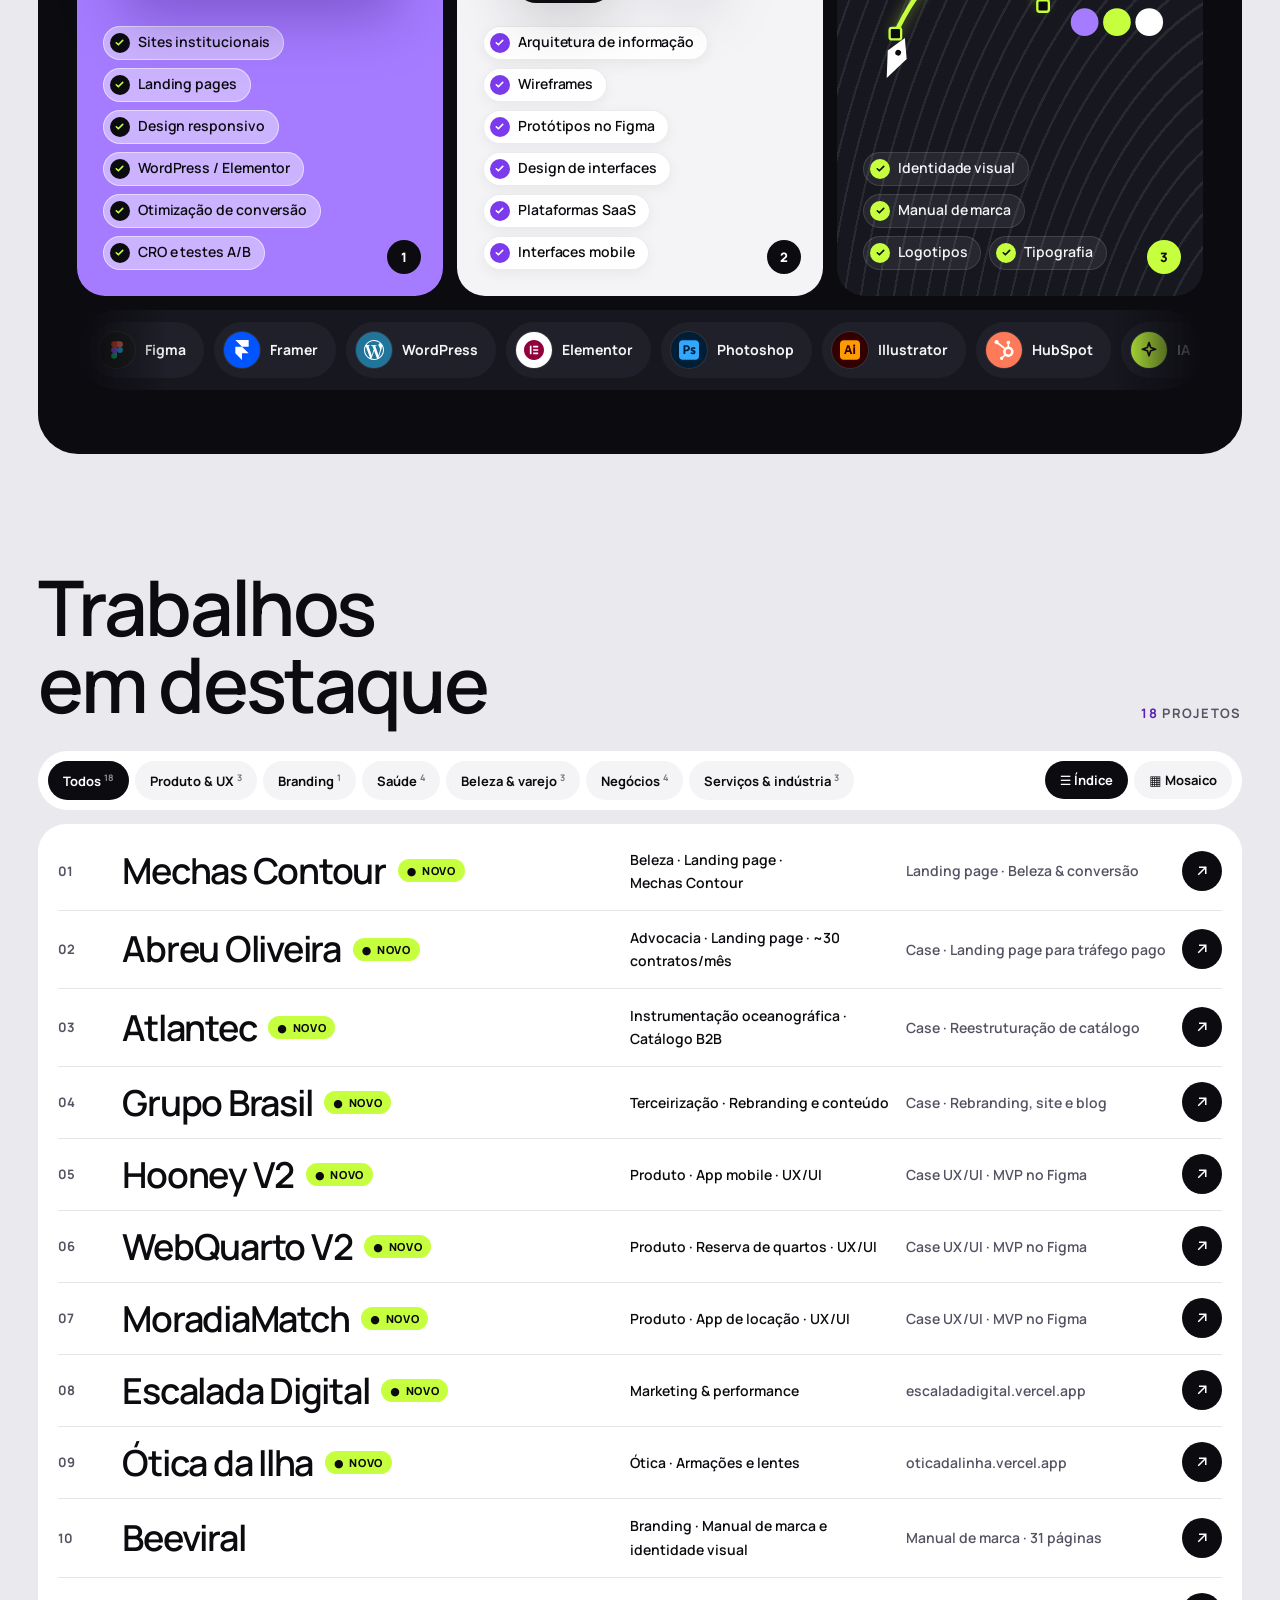
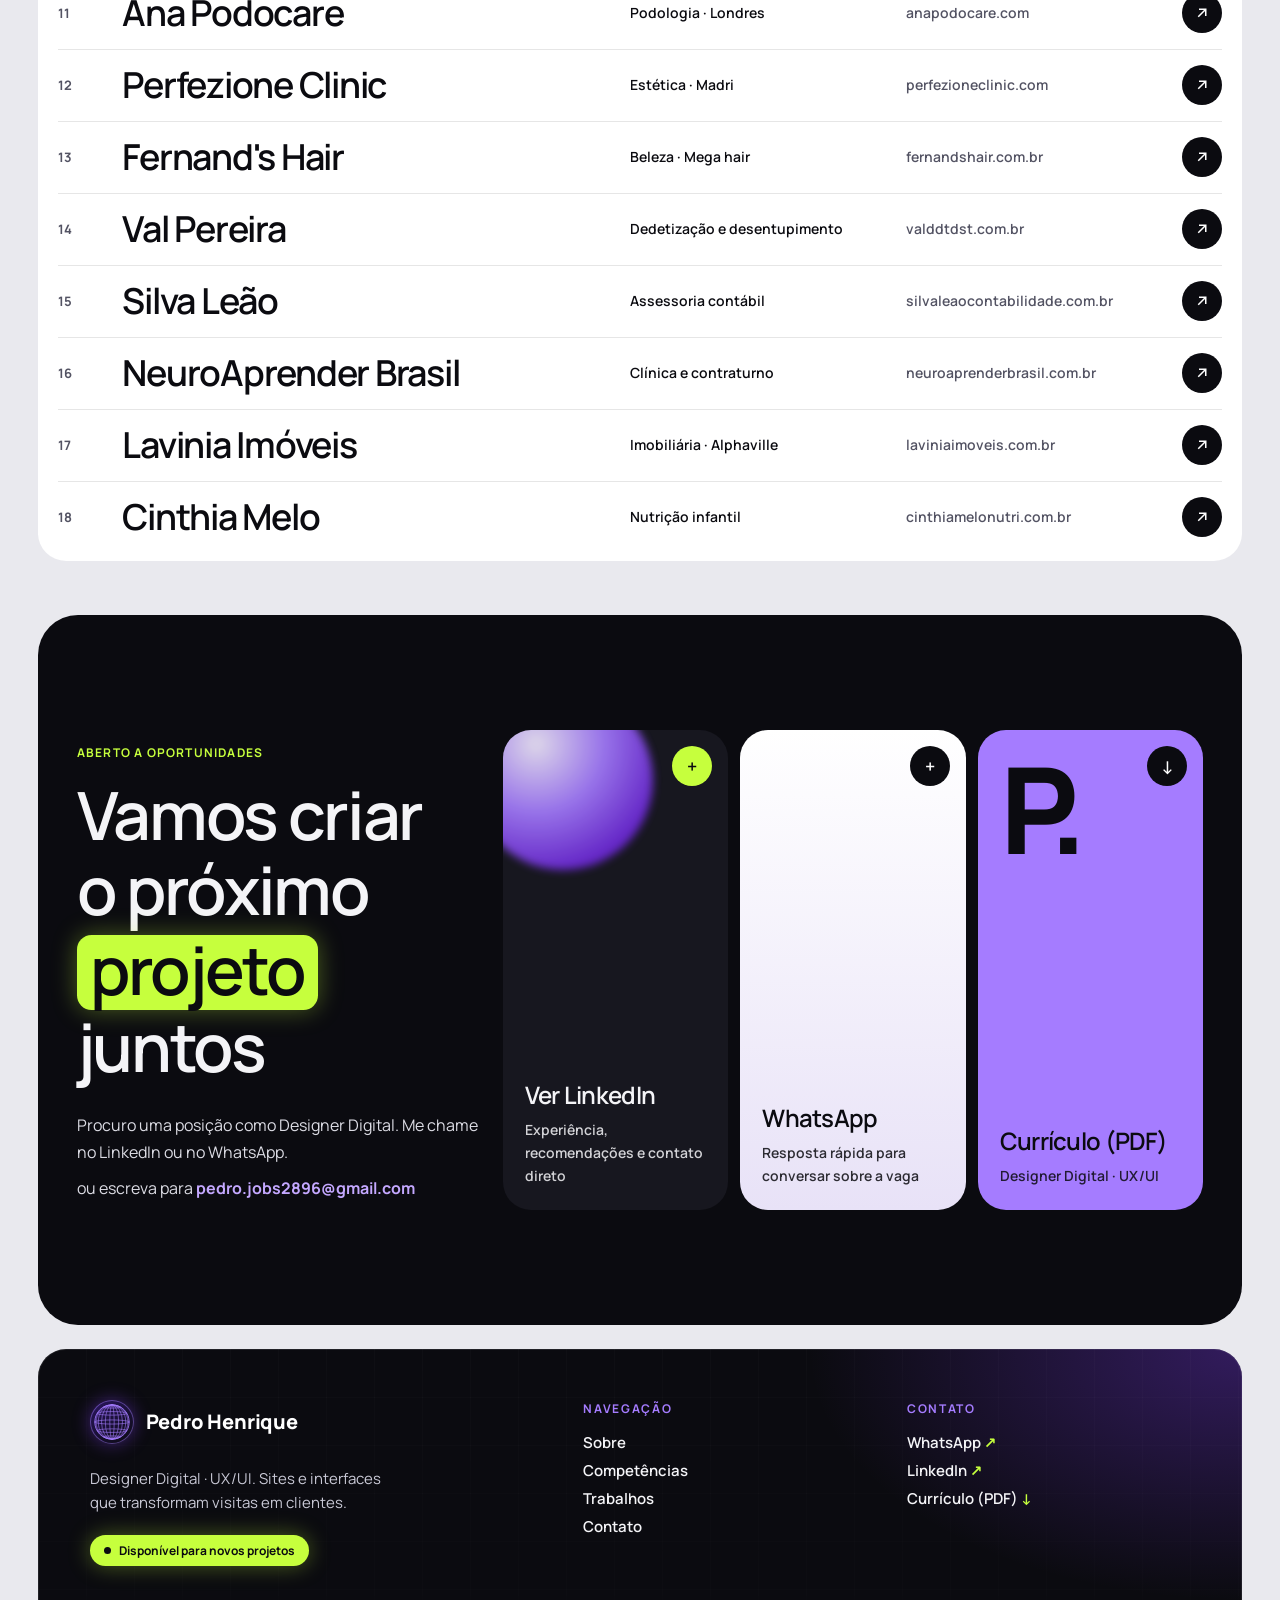
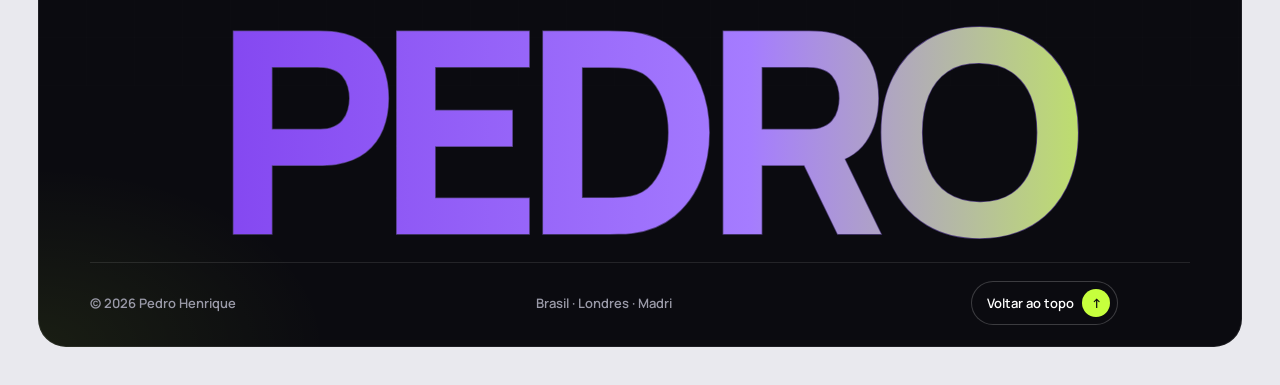
==== commit 681dff67: "Remove espaço vazio no final do rodapé Co-Authored-By: Claude Opus 5.5 <noreply@anthropic.com>" ====
--- a/index.html
+++ b/index.html
@@ -12,7 +12,7 @@
 <link rel="icon" href="favicon-32.png" sizes="32x32" type="image/png">
 <link rel="apple-touch-icon" href="apple-touch-icon.png">
 <meta name="theme-color" content="#0b0b10">
-<link rel="stylesheet" href="assets/style.css?v=a11y1">
+<link rel="stylesheet" href="assets/style.css?v=foot2">
 </head>
 <body>
 
@@ -453,7 +453,7 @@
   <span class="whats__label">Fale comigo</span>
 </a>
 
-<script src="assets/i18n.js?v=a11y1"></script>
-<script src="assets/main.js?v=a11y1"></script>
+<script src="assets/i18n.js?v=foot2"></script>
+<script src="assets/main.js?v=foot2"></script>
 </body>
 </html>
--- a/assets/style.css
+++ b/assets/style.css
@@ -1640,3 +1640,7 @@
   display: inline-block; line-height: 1; padding: .02em .18em .1em; margin-top: .1em; border-radius: .22em;
 }
 .nowrap { white-space: nowrap; }
+
+/* Rodapé sem faixa vazia no final; o botão do WhatsApp fica ao lado de "Voltar ao topo" */
+.footer { padding-bottom: var(--gutter); }
+.footer__bottom { padding-right: 72px; }
